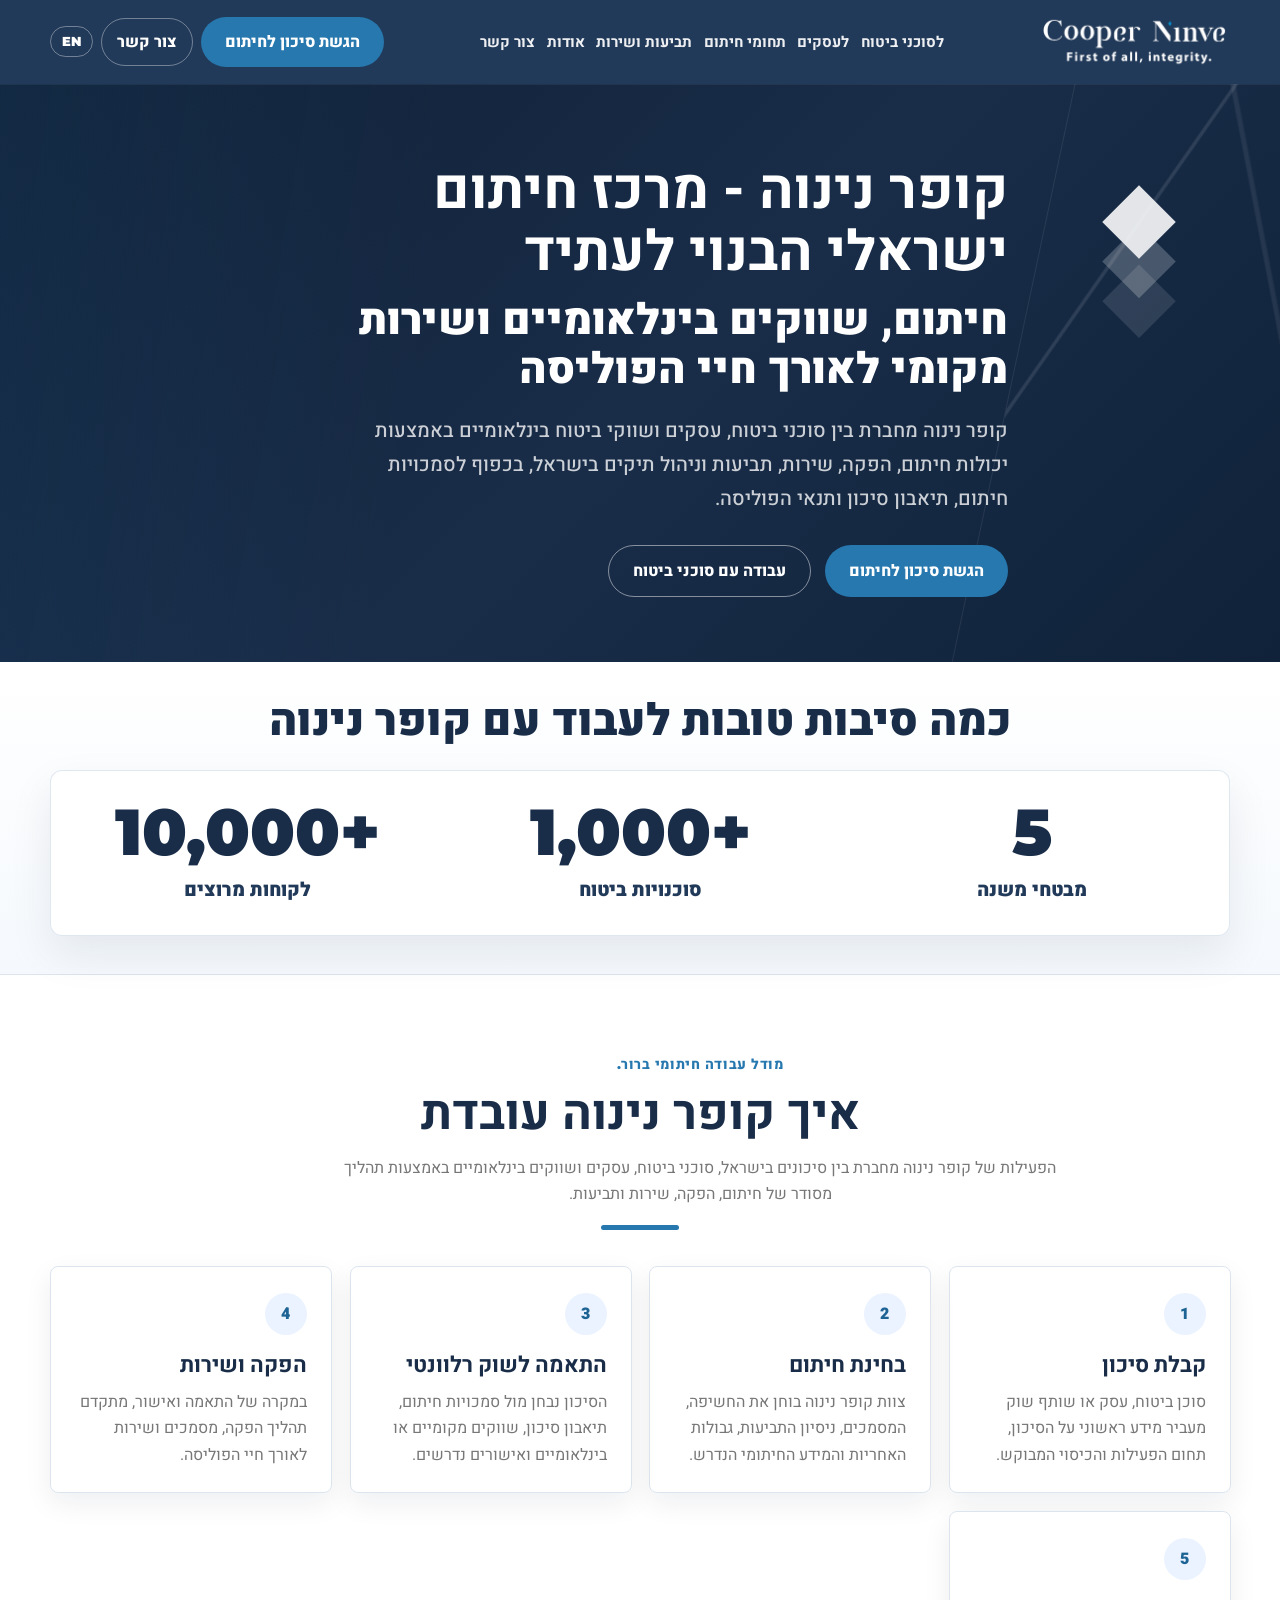
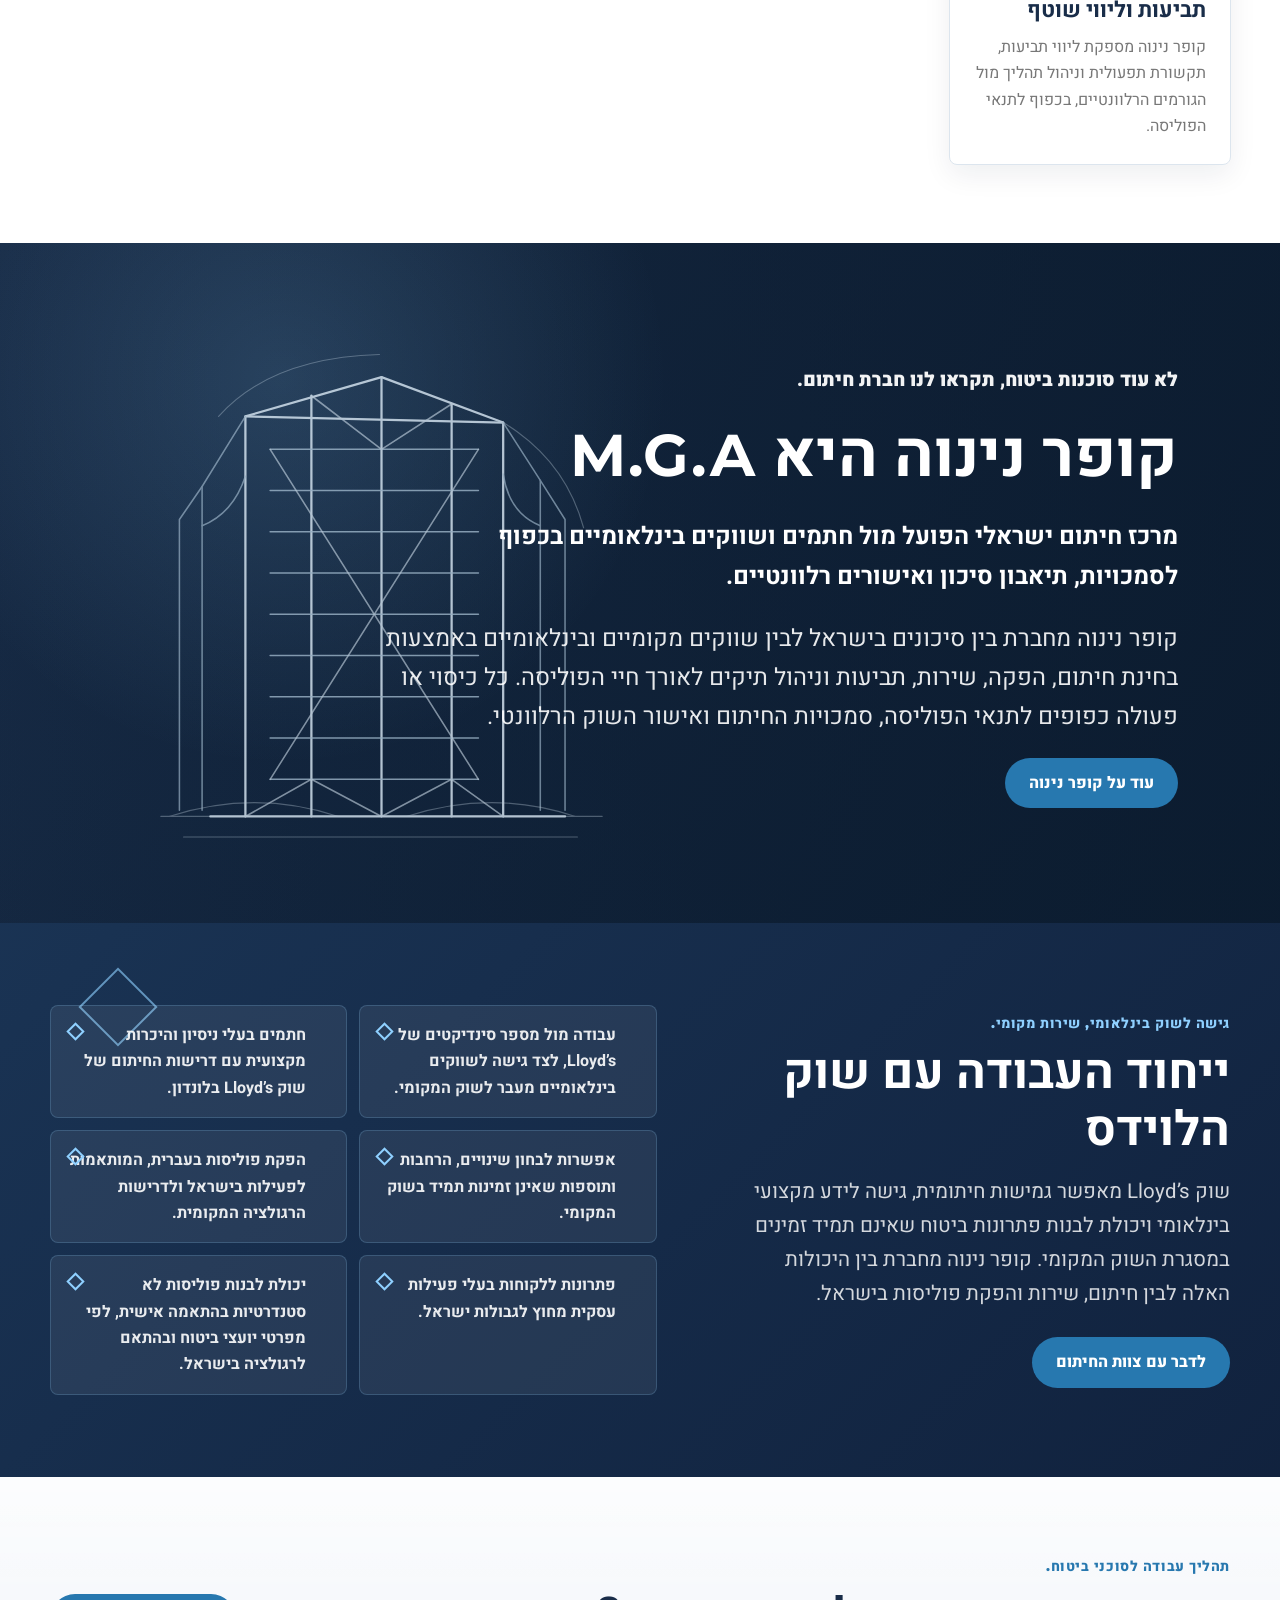
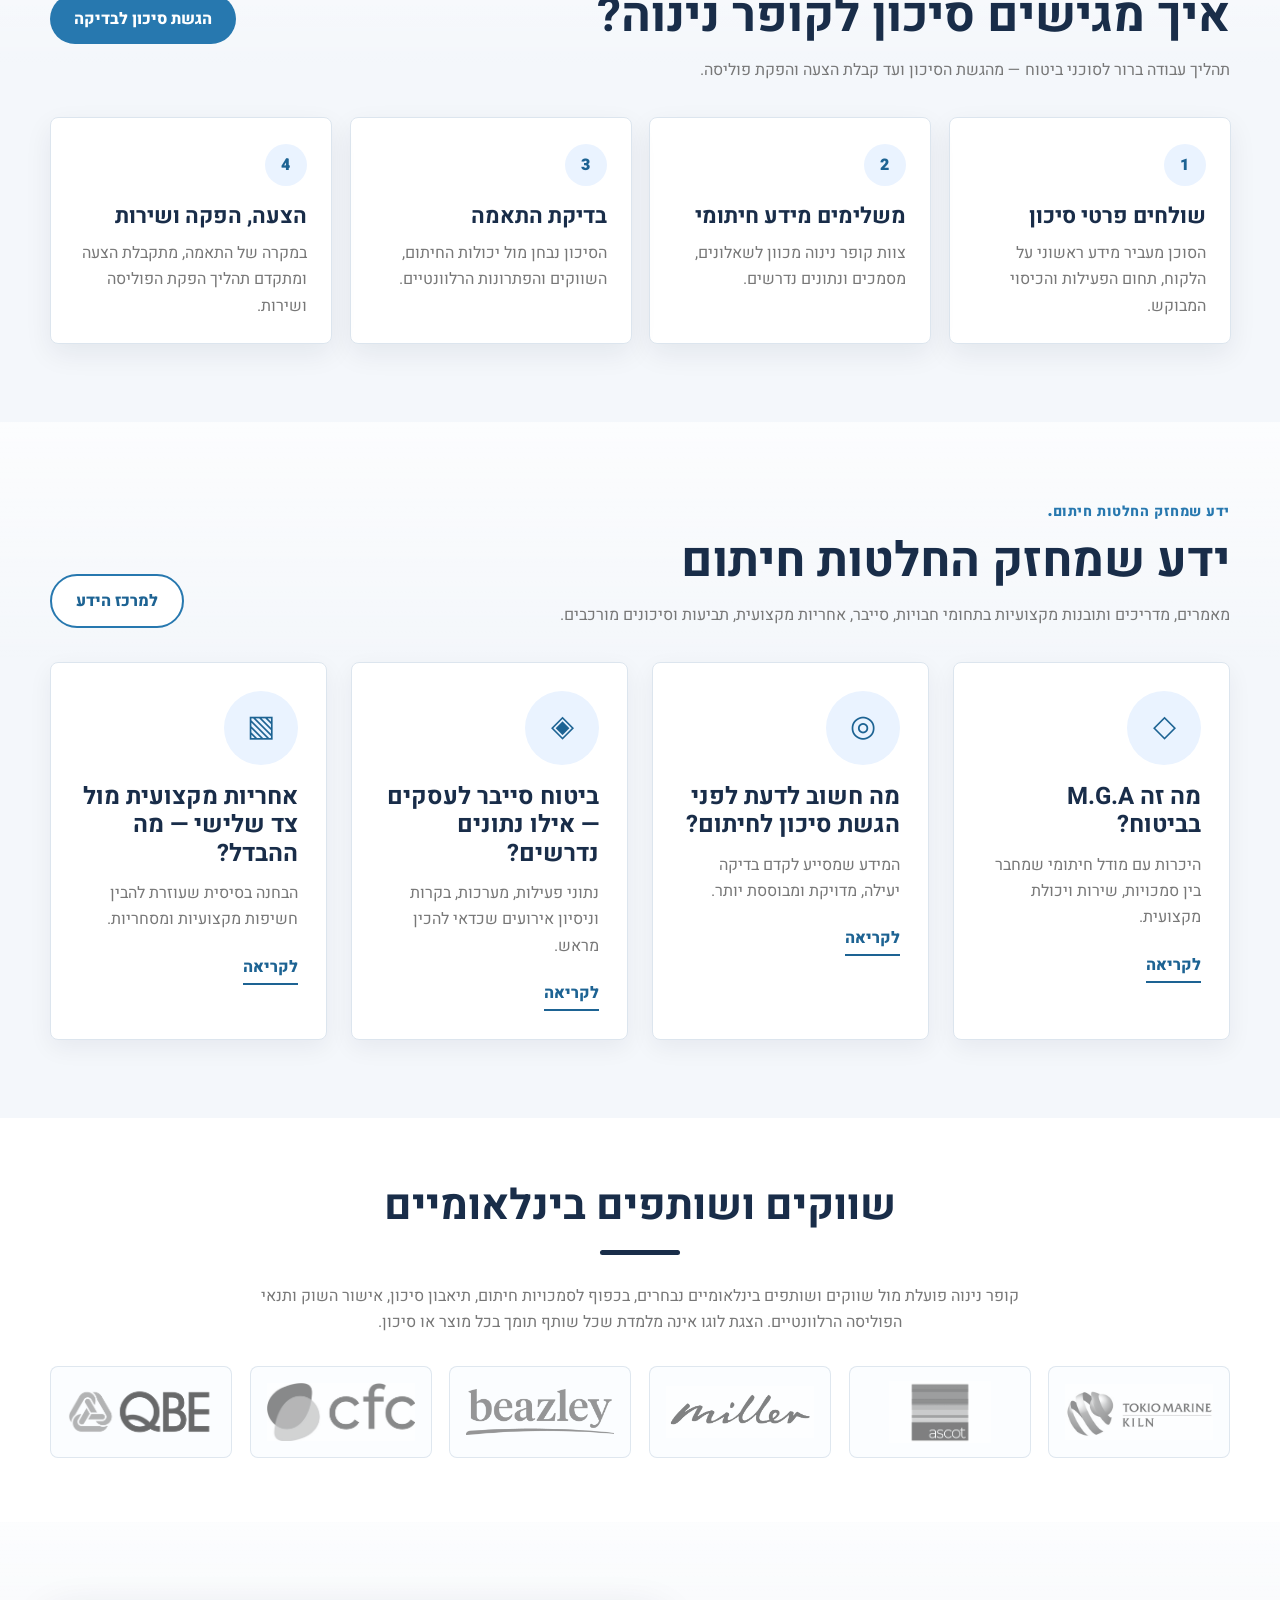
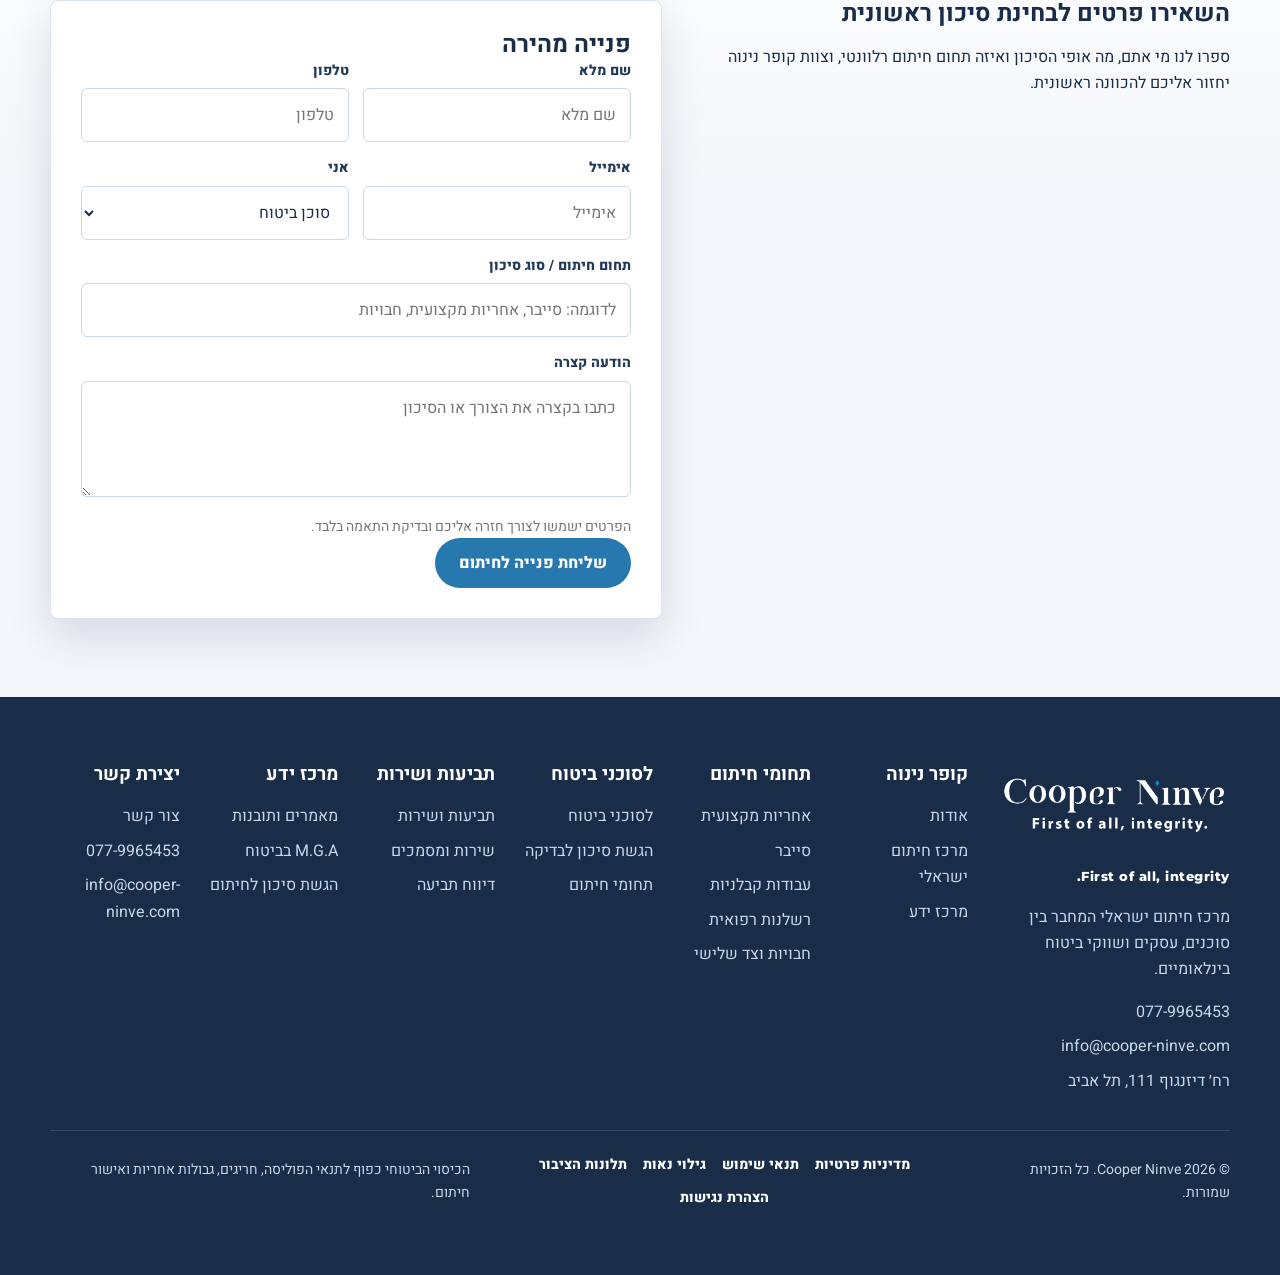
==== index.html @ 0a640fdd "Update Cooper Nineveh strategic positioning and messaging" ====
<!doctype html>
<html lang="he" dir="rtl">
  <head>
    <meta charset="UTF-8" />
    <meta name="viewport" content="width=device-width, initial-scale=1.0" />
    <meta name="description" content="קופר נינוה היא מרכז חיתום ישראלי, MGA ו-Coverholder המחבר בין סוכני ביטוח, עסקים ושווקי ביטוח בינלאומיים באמצעות חיתום, הפקה, שירות ותביעות." />
    <meta name="robots" content="index, follow" />
    <title>קופר נינוה | ישראל - מרכז חיתום הבנוי לעתיד</title>
    <link rel="preload" as="image" href="/assets/logo/cooper-ninve-logo-white.png" fetchpriority="high" />
    <link rel="preconnect" href="https://fonts.googleapis.com" />
    <link rel="preconnect" href="https://fonts.gstatic.com" crossorigin />
    <link href="https://fonts.googleapis.com/css2?family=Heebo:wght@400;500;700;800;900&family=Montserrat:wght@600;700;800;900&display=swap" rel="stylesheet" />
    <link rel="stylesheet" href="/styles.css" />
  </head>
  <body>
    <a class="skip-link" href="#main">דלג לתוכן</a>
    <header class="site-header" data-site-header>
      <div class="container header-inner">
        <a class="brand" href="/" aria-label="קופר נינוה - דף הבית">
          <img src="/assets/logo/cooper-ninve-logo-white.png" alt="Cooper Ninve" width="768" height="283" fetchpriority="high" decoding="sync" />
        </a>
        <button class="menu-toggle" type="button" aria-expanded="false" aria-controls="main-nav" data-menu-toggle>☰</button>
        <nav id="main-nav" class="main-nav" data-main-nav aria-label="ניווט ראשי">
          <a href="/insurance-agents">לסוכני ביטוח</a>
          <a href="/business-insurance">לעסקים</a>
          <a href="/insurance-solutions">תחומי חיתום</a>
          <a href="/claims">תביעות ושירות</a>
          <a href="/about-us">אודות</a>
          <a href="/contact-us">צור קשר</a>
        </nav>
        <div class="header-actions">
          <a class="header-cta" href="/contact-us" data-track="click_quote_cta">הגשת סיכון לחיתום</a>
          <a class="header-link" href="/contact-us">צור קשר</a>
        </div>
      </div>
    </header>

    <main id="main" data-app></main>

    <footer class="site-footer">
      <div class="footer-main">
        <div class="container footer-grid footer-grid-wide">
          <section class="footer-contact">
            <img src="/assets/logo/cooper-ninve-logo-white.png" alt="Cooper Ninve" width="768" height="283" loading="lazy" decoding="async" />
            <p class="footer-slogan" lang="en">First of all, integrity.</p>
            <p>מרכז חיתום ישראלי המחבר בין סוכנים, עסקים ושווקי ביטוח בינלאומיים.</p>
            <ul>
              <li><a href="tel:0779965453" data-track="click_phone">077-9965453</a></li>
              <li><a href="mailto:info@cooper-ninve.com" data-track="click_email">info@cooper-ninve.com</a></li>
              <li>רח׳ דיזנגוף 111, תל אביב</li>
            </ul>
          </section>
          <section>
            <h3>קופר נינוה</h3>
            <a href="/about-us">אודות</a>
            <a href="/">קודם כל יושרה</a>
            <a href="/knowledge-center">מרכז ידע</a>
          </section>
          <section>
            <h3>תחומי חיתום</h3>
            <a href="/professional-liability-insurance">אחריות מקצועית</a>
            <a href="/cyber-insurance">סייבר</a>
            <a href="/contractors-all-risks-insurance">עבודות קבלניות</a>
            <a href="/medical-malpractice-insurance">רשלנות רפואית</a>
            <a href="/liability-insurance">חבויות וצד שלישי</a>
          </section>
          <section>
            <h3>לסוכני ביטוח</h3>
            <a href="/insurance-agents">לסוכני ביטוח</a>
            <a href="/contact-us">הגשת סיכון לבדיקה</a>
            <a href="/insurance-solutions">תחומי חיתום</a>
          </section>
          <section>
            <h3>תביעות ושירות</h3>
            <a href="/claims">תביעות ושירות</a>
            <a href="/contact-us">שירות ומסמכים</a>
            <a href="/contact-us">דיווח תביעה</a>
          </section>
          <section>
            <h3>מרכז ידע</h3>
            <a href="/knowledge-center">מאמרים ותובנות</a>
            <a href="/knowledge-center">M.G.A בביטוח</a>
            <a href="/knowledge-center">הגשת סיכון לחיתום</a>
          </section>
          <section>
            <h3>יצירת קשר</h3>
            <a href="/contact-us">צור קשר</a>
            <a href="tel:0779965453" data-track="click_phone">077-9965453</a>
            <a href="mailto:info@cooper-ninve.com" data-track="click_email">info@cooper-ninve.com</a>
          </section>
        </div>
        <div class="container footer-bottom">
          <p>© 2026 Cooper Ninve. כל הזכויות שמורות.</p>
          <nav class="footer-legal" aria-label="קישורים משפטיים">
            <a href="/privacy-policy">מדיניות פרטיות</a>
            <a href="/terms-of-use">תנאי שימוש</a>
            <a href="/disclosure">גילוי נאות</a>
            <a href="/public-complaints">תלונות הציבור</a>
            <a href="/accessibility-statement">הצהרת נגישות</a>
          </nav>
          <p>הכיסוי הביטוחי כפוף לתנאי הפוליסה, חריגים, גבולות אחריות ואישור חיתום.</p>
        </div>
      </div>
    </footer>

    <div class="mobile-sticky">
      <a href="/contact-us" data-track="click_quote_cta">הגשת סיכון</a>
      <a href="tel:0779965453" data-track="click_phone">שיחה</a>
    </div>

    <script src="/app.js" defer></script>
  </body>
</html>
---- styles.css ----
:root {
  --navy: #192D49;
  --navy-2: #223a59;
  --blue: #2778AF;
  --blue-2: #1d6393;
  --ink: #192D49;
  --muted: #777777;
  --line: #dce5ee;
  --soft: #f4f7fb;
  --white: #fff;
  --radius: 8px;
  --shadow: 0 18px 45px rgba(25, 45, 73, 0.14);
  --shadow-hover: 0 18px 42px rgba(25, 45, 73, 0.14);
  --focus: #8fd0ff;
  --ease: 200ms ease;
  --ease-premium: cubic-bezier(.22, 1, .36, 1);
}

* { box-sizing: border-box; }
html { scroll-behavior: smooth; }
body {
  margin: 0;
  color: var(--ink);
  background: var(--white);
  font-family: "Heebo", Arial, "Helvetica Neue", sans-serif;
  line-height: 1.65;
  overflow-x: hidden;
}
main, .site-header, .site-footer, .hero, .section { max-width: 100vw; overflow-x: hidden; }
a { color: inherit; text-decoration: none; }
a, button, summary, .card-link, .mobile-sticky a { cursor: pointer; }
img { max-width: 100%; display: block; }
button, input, select, textarea { font: inherit; }
button, a, summary, input, select, textarea {
  transition: color var(--ease), background-color var(--ease), border-color var(--ease), box-shadow var(--ease), transform var(--ease), opacity var(--ease), filter var(--ease);
}
a:focus-visible,
button:focus-visible,
summary:focus-visible,
input:focus-visible,
select:focus-visible,
textarea:focus-visible {
  outline: 3px solid var(--focus);
  outline-offset: 3px;
  box-shadow: 0 0 0 5px rgba(47, 135, 193, .22);
}
button:disabled {
  cursor: not-allowed;
  opacity: .72;
  transform: none;
}
.reveal-item {
  opacity: 0;
  transform: translateY(var(--reveal-distance, 22px));
  transition-property: opacity, transform, border-color, box-shadow, background-color, color, filter;
  transition-duration: var(--reveal-duration, 680ms), var(--reveal-duration, 680ms), 220ms, 220ms, 220ms, 220ms, 220ms;
  transition-timing-function: var(--ease-premium), var(--ease-premium), ease, ease, ease, ease, ease;
  transition-delay: var(--reveal-delay, 0ms);
  will-change: opacity, transform;
}
.reveal-item.is-visible {
  opacity: 1;
  transform: translateY(0);
}
.hero .reveal-item {
  --reveal-distance: 24px;
  --reveal-duration: 760ms;
}
.hero-card.reveal-item {
  --reveal-distance: 20px;
  --reveal-duration: 780ms;
}
.hero-card li.reveal-item {
  transform: translateX(-10px);
  --reveal-duration: 560ms;
}
.hero-card li.reveal-item.is-visible {
  transform: translateX(0);
}
@media (prefers-reduced-motion: reduce) {
  html {
    scroll-behavior: auto;
  }
  *,
  *::before,
  *::after {
    animation-duration: .01ms !important;
    animation-iteration-count: 1 !important;
    transition-duration: .01ms !important;
    transition-delay: 0ms !important;
  }
  .reveal-item,
  .reveal-item.is-visible {
    opacity: 1;
    transform: none;
  }
  .mga-sketch,
  .mga-block.is-sketch-visible .mga-sketch {
    opacity: .72;
    transform: none;
  }
  .mga-sketch.is-sketch-enhanced,
  .mga-sketch.is-sketch-reveal,
  .mga-block.is-sketch-visible .mga-sketch.is-sketch-reveal {
    clip-path: none;
    filter: none;
  }
  .mga-sketch-line {
    stroke-dashoffset: 0;
    transition: none;
  }
}
.container { width: min(1180px, calc(100% - 40px)); margin-inline: auto; }
.skip-link {
  position: absolute;
  inset-block-start: -48px;
  inset-inline-start: 20px;
  background: var(--blue);
  color: white;
  padding: 10px 14px;
  z-index: 20;
}
.skip-link:focus { inset-block-start: 10px; }

.site-header {
  position: sticky;
  top: 0;
  z-index: 10;
  background: var(--navy-2);
  color: white;
  box-shadow: 0 1px 0 rgba(255,255,255,.06);
}
.header-inner {
  min-height: 84px;
  display: grid;
  grid-template-columns: 190px minmax(0, 1fr) auto;
  gap: 14px;
  align-items: center;
}
.brand img { width: 190px; height: auto; aspect-ratio: 768 / 283; }
.brand:hover { opacity: .86; }
.main-nav {
  display: flex;
  gap: clamp(8px, .9vw, 15px);
  align-items: center;
  justify-content: center;
  font-weight: 700;
  min-width: 0;
}
.main-nav a {
  position: relative;
  opacity: .92;
  border-radius: 6px;
  padding-block: 6px;
  font-size: 15px;
  line-height: 1.2;
  white-space: nowrap;
}
.main-nav a::after {
  content: "";
  position: absolute;
  inset-inline: 0;
  inset-block-end: 0;
  height: 2px;
  background: currentColor;
  border-radius: 999px;
  opacity: 0;
  transform: scaleX(.4);
  transition: opacity var(--ease), transform var(--ease);
}
.main-nav a:hover,
.main-nav a.active {
  color: var(--focus);
  opacity: 1;
}
.main-nav a:hover::after,
.main-nav a.active::after {
  opacity: .9;
  transform: scaleX(1);
}
.header-actions {
  display: flex;
  align-items: center;
  gap: 8px;
  white-space: nowrap;
}
.header-cta, .btn {
  border: 0;
  border-radius: 999px;
  padding: 12px 24px;
  min-height: 48px;
  display: inline-flex;
  align-items: center;
  justify-content: center;
  gap: 8px;
  font-weight: 800;
  cursor: pointer;
}
.header-cta, .btn-primary { background: var(--blue); color: white; }
.header-cta:hover, .btn-primary:hover { background: var(--blue-2); transform: translateY(-1px); box-shadow: 0 10px 22px rgba(7,25,54,.16); }
.header-link {
  color: white;
  border: 1px solid rgba(255,255,255,.36);
  border-radius: 999px;
  padding: 10px 15px;
  font-weight: 800;
}
.header-link:hover {
  background: white;
  color: var(--navy);
  transform: translateY(-1px);
}
.btn-secondary { color: white; border: 1px solid rgba(255,255,255,.48); background: transparent; }
.btn-secondary:hover { background: white; border-color: white; color: var(--navy); transform: translateY(-1px); }
.btn-outline { color: var(--blue-2); border: 2px solid var(--blue); background: white; }
.btn-outline:hover { background: var(--blue-2); border-color: var(--blue-2); color: white; transform: translateY(-1px); }
.menu-toggle { display: none; background: transparent; color: white; border: 0; font-size: 28px; }
.menu-toggle:hover { color: #8fd0ff; }

.hero {
  background:
    linear-gradient(100deg, rgba(39,120,175,.12) 0%, transparent 34%),
    linear-gradient(135deg, #101f35 0%, var(--navy) 52%, #0f2239 100%);
  color: white;
  position: relative;
  overflow: hidden;
}
.hero::before {
  content: "";
  position: absolute;
  inset-inline-start: -170px;
  inset-block: 0;
  width: 34vw;
  min-width: 330px;
  border-inline-start: 1px solid rgba(255,255,255,.14);
  border-inline-end: 1px solid rgba(255,255,255,.08);
  background:
    linear-gradient(116deg, transparent 0 22%, rgba(255,255,255,.1) 22.2% 22.6%, transparent 22.8% 100%),
    linear-gradient(68deg, transparent 0 58%, rgba(255,255,255,.07) 58.2% 58.7%, transparent 59% 100%);
  transform: skewX(-12deg);
}
.hero::after {
  content: "";
  position: absolute;
  inset-inline-start: 9%;
  inset-block-start: 112px;
  width: 52px;
  height: 52px;
  background: rgba(255,255,255,.88);
  transform: rotate(45deg);
  box-shadow: 28px 28px 0 rgba(255,255,255,.22), 56px 56px 0 rgba(255,255,255,.11);
}
.hero-inner {
  width: min(1240px, calc(100% - 40px));
  margin: 0 auto;
  min-height: 680px;
  padding: 88px 0 78px;
  position: relative;
  z-index: 1;
  display: grid;
  grid-template-columns: minmax(360px, 430px) minmax(680px, 1fr);
  grid-template-areas: "why copy";
  gap: clamp(56px, 8vw, 110px);
  align-items: center;
}
.hero-inner > * { min-width: 0; }
.hero-copy {
  grid-area: copy;
  direction: rtl;
  width: 100%;
  max-width: 780px;
  justify-self: end;
  text-align: right;
}
.hero-home .hero-inner {
  width: min(1240px, calc(100% - 40px));
  grid-template-columns: 410px minmax(650px, 760px);
  grid-template-areas: "why copy";
  gap: clamp(56px, 7vw, 96px);
  direction: ltr;
  justify-content: center;
}
.hero-home .hero-copy {
  grid-area: copy;
  justify-self: end;
  max-width: 760px;
}
.hero-home .hero-why-card {
  grid-area: why;
  justify-self: start;
  width: 410px;
}
body.lang-he .hero-home .hero-inner {
  width: min(1040px, calc(100% - 40px));
  min-height: 560px;
  grid-template-columns: minmax(0, 780px);
  grid-template-areas: "copy";
  direction: rtl;
  justify-content: center;
  gap: 0;
  padding: 76px 0 66px;
}
body.lang-he .hero-home .hero-copy {
  justify-self: center;
  max-width: 780px;
  padding-inline: clamp(0px, 2vw, 22px);
}
body.lang-he .hero-home h1 {
  max-width: 720px;
  font-size: clamp(48px, 4.35vw, 66px);
  line-height: 1.12;
}
body.lang-he .hero-home p.lead {
  max-width: 640px;
  margin-top: 20px;
  color: rgba(255,255,255,.78);
  font-size: clamp(18px, 1.55vw, 22px);
  line-height: 1.72;
  font-weight: 500;
}
body.lang-he .hero-home .hero-actions {
  justify-content: flex-start;
  margin-top: 28px;
}
.eyebrow {
  color: #8fd0ff;
  font-weight: 800;
  margin: 0 0 12px;
}
h1, h2, h3 { line-height: 1.18; margin: 0; }
h1 { font-size: clamp(54px, 4.6vw, 70px); line-height: 1.15; max-width: 780px; letter-spacing: 0; }
.hero-title-line { white-space: nowrap; }
.hero-home h1 {
  font-size: clamp(50px, 4.8vw, 72px);
  line-height: 1.15;
  max-width: 760px;
}
.hero-positioning {
  font-size: clamp(32px, 3.35vw, 50px);
  line-height: 1.14;
  max-width: 760px;
  margin: 12px 0 0;
  color: white;
  font-weight: 900;
}
.hero p.lead {
  font-size: clamp(22px, 1.75vw, 26px);
  max-width: 680px;
  color: rgba(255,255,255,.92);
  margin: 30px 0 0;
}
.hero-home p.lead {
  font-size: 24px;
  line-height: 1.7;
  max-width: 680px;
}
.hero-actions { display: flex; gap: 14px; flex-wrap: wrap; margin-top: 34px; }
.hero-home .hero-actions { justify-content: flex-start; }
.hero-card {
  grid-area: why;
  direction: rtl;
  text-align: right;
  background: rgba(255,255,255,.97);
  color: var(--ink);
  border-radius: 12px;
  padding: 28px;
  box-shadow: 0 22px 48px rgba(4, 14, 31, .24);
  border: 1px solid rgba(255,255,255,.66);
  justify-self: start;
  align-self: center;
  width: min(100%, 410px);
  max-width: 410px;
}
.hero-card h2 { font-size: 25px; margin-bottom: 18px; }
.hero-card ul { direction: rtl; text-align: right; margin: 0; padding: 0; list-style: none; display: grid; gap: 12px; }
.hero-card li { direction: rtl; text-align: right; padding-inline-start: 0; padding-inline-end: 28px; position: relative; color: #4f5f70; font-weight: 700; }
.hero-card li::before {
  content: "";
  position: absolute;
  inset-inline-end: 0;
  top: .72em;
  width: 10px;
  height: 10px;
  border-radius: 50%;
  background: var(--blue);
}

@media (max-width: 1260px) and (min-width: 901px) {
  .hero-inner {
    grid-template-columns: minmax(340px, 390px) minmax(640px, 1fr);
    gap: clamp(42px, 4vw, 58px);
  }
  .hero-copy {
    max-width: 740px;
  }
  h1 {
    font-size: clamp(52px, 5vw, 70px);
  }
}

.section { padding: 78px 0; position: relative; }
.section > .container { position: relative; z-index: 1; }
.home-counters {
  position: relative;
  z-index: 2;
  margin-top: -1px;
  padding: 34px 0 38px;
  background:
    linear-gradient(180deg, #ffffff 0%, #f5f9fd 100%);
  border-bottom: 1px solid var(--line);
}
.home-counters-heading {
  margin-bottom: 22px;
  text-align: center;
}
.home-counters-heading h2 {
  color: var(--navy);
  font-size: clamp(28px, 3.6vw, 44px);
  font-weight: 900;
}
.home-counters-inner {
  display: grid;
  grid-template-columns: repeat(3, minmax(0, 1fr));
  gap: 0;
  border: 1px solid rgba(220,229,238,.9);
  border-radius: 12px;
  background: rgba(255,255,255,.92);
  box-shadow: 0 18px 44px rgba(7,25,54,.08);
  overflow: hidden;
}
.home-counter-card {
  min-width: 0;
  padding: 30px 28px 28px;
  text-align: center;
}
.home-counter-card strong {
  display: block;
  color: var(--navy);
  font-family: "Montserrat", "Heebo", Arial, sans-serif;
  font-size: clamp(44px, 5.1vw, 70px);
  font-weight: 900;
  line-height: .95;
  letter-spacing: 0;
  direction: ltr;
  unicode-bidi: isolate;
}
.home-counter-card span {
  display: block;
  margin-top: 12px;
  color: var(--navy-2);
  font-size: clamp(16px, 1.5vw, 20px);
  font-weight: 900;
}
.home-counter-card.reveal-item {
  --reveal-distance: 16px;
  --reveal-duration: 760ms;
}
.section-soft {
  background:
    linear-gradient(180deg, rgba(255,255,255,.74), rgba(255,255,255,0) 34%),
    var(--soft);
}
.section-navy {
  background:
    radial-gradient(circle at 18% 18%, rgba(143,208,255,.12), transparent 34%),
    linear-gradient(135deg, #14263f 0%, var(--navy) 58%, #102137 100%);
  color: white;
}
.mga-block {
  position: relative;
  overflow: hidden;
  direction: ltr;
  background-color: #192D49;
  background:
    radial-gradient(circle at 22% 20%, rgba(143,208,255,.16), transparent 34%),
    linear-gradient(90deg, rgba(10, 25, 43, .1), rgba(10, 25, 43, .48) 58%, rgba(10, 25, 43, .68)),
    linear-gradient(135deg, #192D49, #0f2239);
  color: white;
}
.mga-sketch {
  position: absolute;
  inset-block: 7%;
  inset-inline-start: 0;
  width: min(58vw, 780px);
  opacity: .82;
  pointer-events: none;
  transform: translateX(0) translateY(0);
  transition: opacity 700ms var(--ease-premium), transform 900ms var(--ease-premium), clip-path 2100ms var(--ease-premium), filter 1600ms var(--ease-premium);
}

body.lang-he .hero-home::after {
  animation: heroGlowDrift 12s var(--ease-premium) infinite alternate;
}
body.lang-he .hero-home .hero-title.reveal-item {
  --reveal-distance: 18px;
  --reveal-duration: 840ms;
}
body.lang-he .hero-home .hero-positioning.reveal-item,
body.lang-he .hero-home .lead.reveal-item {
  --reveal-distance: 14px;
  --reveal-duration: 780ms;
}
@keyframes heroGlowDrift {
  from {
    opacity: .16;
    transform: translate3d(0, 0, 0) rotate(45deg);
  }
  to {
    opacity: .28;
    transform: translate3d(-14px, 10px, 0) rotate(45deg);
  }
}
.mga-sketch svg,
.mga-sketch img {
  width: 100%;
  height: 100%;
  min-height: 560px;
  display: block;
  overflow: visible;
}
.mga-sketch img {
  object-fit: contain;
}
.mga-sketch.is-sketch-enhanced {
  opacity: 0;
  transform: translateX(-3%) translateY(14px);
}
.mga-sketch.is-sketch-reveal {
  clip-path: polygon(0 0, 9% 0, 0 100%, 0 100%);
  filter: contrast(1.08) brightness(1.04);
}
.mga-sketch-line {
  stroke-dasharray: 1;
  stroke-dashoffset: 1;
  transition: stroke-dashoffset var(--draw-duration, 2200ms) var(--ease-premium);
  transition-delay: var(--line-delay, 0ms);
}
.mga-sketch-detail {
  transition-duration: var(--draw-duration, 2600ms);
}
.mga-block.is-sketch-visible .mga-sketch {
  opacity: .82;
  transform: translateX(0) translateY(0);
}
.mga-block.is-sketch-visible .mga-sketch-line {
  stroke-dashoffset: 0;
}
.mga-block.is-sketch-visible .mga-sketch.is-sketch-reveal {
  clip-path: polygon(0 0, 100% 0, 100% 100%, 0 100%);
  filter: contrast(1) brightness(1);
}
.mga-inner {
  position: relative;
  z-index: 2;
  min-height: 680px;
  padding: 112px 8vw 104px 5vw;
  display: flex;
  align-items: center;
  justify-content: flex-end;
  text-align: right;
}
.mga-copy {
  width: min(850px, 100%);
  display: grid;
  justify-items: start;
  gap: 22px;
  direction: rtl;
  text-align: right;
}
.mga-kicker {
  margin: 0;
  color: rgba(255,255,255,.95);
  font-weight: 900;
  font-size: clamp(16px, 1.5vw, 22px);
  max-width: 760px;
  overflow-wrap: anywhere;
}
.mga-block h2 {
  font-size: clamp(42px, 5vw, 68px);
  max-width: 850px;
  overflow-wrap: anywhere;
}
.mga-block h2 span {
  direction: ltr;
  display: inline-block;
  font-family: "Montserrat", "Heebo", Arial, sans-serif;
  font-size: .92em;
  letter-spacing: .03em;
}
.mga-block p:not(.mga-kicker) {
  max-width: 820px;
  margin: 0;
  color: rgba(255,255,255,.9);
  font-size: clamp(19px, 1.85vw, 27px);
}
.mga-block strong {
  max-width: 780px;
  color: white;
  font-size: clamp(19px, 1.9vw, 28px);
  overflow-wrap: anywhere;
}
.lloyds-advantages {
  position: relative;
  overflow: hidden;
  direction: ltr;
  background:
    linear-gradient(135deg, rgba(21, 47, 80, .98), rgba(7, 25, 54, .96)),
    repeating-linear-gradient(116deg, rgba(255,255,255,.04) 0 1px, transparent 1px 56px);
  color: white;
}
.lloyds-advantages::before {
  content: "";
  position: absolute;
  inset-inline-start: 7%;
  inset-block-start: 56px;
  width: 52px;
  height: 52px;
  border: 2px solid rgba(143,208,255,.62);
  transform: rotate(45deg);
}
.lloyds-inner {
  position: relative;
  z-index: 1;
  padding: 82px 0;
  display: grid;
  grid-template-columns: minmax(0, 1.1fr) minmax(340px, .9fr);
  grid-template-areas: "list copy";
  gap: clamp(42px, 6vw, 78px);
  align-items: center;
  direction: ltr;
}
.lloyds-copy {
  grid-area: copy;
  direction: rtl;
  text-align: right;
  justify-self: end;
  max-width: 520px;
  min-width: 0;
}
.lloyds-copy .section-slogan {
  color: var(--focus);
}
.lloyds-copy h2 {
  font-size: clamp(32px, 4vw, 48px);
  overflow-wrap: anywhere;
}
.lloyds-copy p:not(.section-slogan) {
  color: rgba(255,255,255,.82);
  font-size: clamp(18px, 1.6vw, 22px);
  margin: 18px 0 26px;
  overflow-wrap: anywhere;
}
.lloyds-list {
  grid-area: list;
  direction: rtl;
  text-align: right;
  list-style: none;
  display: grid;
  grid-template-columns: repeat(2, minmax(0, 1fr));
  gap: 12px;
  margin: 0;
  padding: 0;
  min-width: 0;
}
.lloyds-list li {
  position: relative;
  min-height: 100%;
  min-width: 0;
  border: 1px solid rgba(143,208,255,.2);
  border-radius: var(--radius);
  background: rgba(255,255,255,.07);
  padding: 16px 40px 16px 18px;
  color: rgba(255,255,255,.9);
  font-weight: 700;
  overflow-wrap: anywhere;
}
.lloyds-list li::before {
  content: "";
  position: absolute;
  inset-inline-end: 18px;
  top: 1.18em;
  width: 9px;
  height: 9px;
  border: 2px solid var(--focus);
  transform: rotate(45deg);
}
.section-header {
  display: flex;
  align-items: end;
  justify-content: space-between;
  gap: 28px;
  margin-bottom: 34px;
}
.section-actions {
  display: flex;
  flex-wrap: wrap;
  gap: 12px;
  justify-content: flex-start;
}
.section-header h2, .center-title h2 { font-size: clamp(30px, 4vw, 48px); }
.section-header p, .center-title p { color: var(--muted); max-width: 740px; margin: 12px 0 0; }
.section-navy .section-header p, .section-navy .center-title p { color: rgba(255,255,255,.76); }
.underwriting-examples {
  background: linear-gradient(180deg, #f8fbff 0%, #fff 100%);
  border-block: 1px solid var(--line);
}
.underwriting-bridge {
  display: grid;
  grid-template-columns: minmax(0, .98fr) minmax(360px, .72fr);
  grid-template-areas: "examples copy";
  gap: clamp(34px, 5vw, 68px);
  align-items: end;
  direction: ltr;
}
.underwriting-copy {
  grid-area: copy;
  direction: rtl;
  text-align: right;
  max-width: 760px;
  justify-self: end;
}
.underwriting-copy h2 {
  color: var(--navy);
  font-size: clamp(34px, 4vw, 48px);
}
.underwriting-copy p:not(.section-slogan) {
  color: var(--muted);
  max-width: 720px;
  margin: 14px 0 0;
  font-size: clamp(18px, 2vw, 21px);
  line-height: 1.8;
}
.underwriting-copy .section-actions {
  margin-top: 26px;
}
.underwriting-copy .btn-secondary {
  color: var(--blue-2);
  border-color: rgba(39,120,175,.38);
  background: white;
}
.underwriting-copy .btn-secondary:hover {
  background: var(--navy);
  border-color: var(--navy);
  color: white;
}
.example-chips {
  grid-area: examples;
  direction: rtl;
  text-align: right;
  padding-block: 6px;
}
.example-chips h3 {
  color: var(--navy);
  font-size: 22px;
  margin-bottom: 16px;
}
.example-chip-list {
  display: flex;
  flex-wrap: wrap;
  gap: 10px;
  justify-content: flex-start;
}
.example-chip {
  display: inline-flex;
  align-items: center;
  min-height: 44px;
  padding: 10px 15px 10px 17px;
  border: 1px solid rgba(39,120,175,.2);
  border-radius: 6px;
  background: rgba(255,255,255,.78);
  color: var(--navy);
  box-shadow: 0 12px 28px rgba(25,45,73,.06);
  font-weight: 800;
  line-height: 1.35;
}
.example-chip::before {
  content: "";
  width: 7px;
  height: 7px;
  margin-inline-start: 10px;
  border: 1.5px solid var(--focus);
  transform: rotate(45deg);
  flex: 0 0 auto;
}
.example-chip {
  overflow-wrap: anywhere;
}
.center-title { text-align: center; max-width: 860px; margin: 0 auto 36px; }
.section-slogan {
  margin: 0;
  margin-bottom: 10px;
  color: var(--blue);
  font-family: "Montserrat", "Heebo", Arial, sans-serif;
  font-size: 14px;
  font-weight: 800;
  letter-spacing: .04em;
}
.section-header .section-slogan,
.center-title .section-slogan {
  color: var(--blue);
  margin: 0 0 10px;
}
.section-navy .section-slogan {
  color: var(--focus);
}
.center-title::after {
  content: "";
  display: block;
  width: 78px;
  height: 5px;
  border-radius: 999px;
  background: var(--blue);
  margin: 18px auto 0;
}

.grid { display: grid; gap: 24px; }
.grid-2 { grid-template-columns: repeat(2, minmax(0, 1fr)); }
.grid-3 { grid-template-columns: repeat(3, minmax(0, 1fr)); }
.grid-4 { grid-template-columns: repeat(4, minmax(0, 1fr)); }
.grid-5 { grid-template-columns: repeat(5, minmax(0, 1fr)); }
.card {
  background: white;
  border: 1px solid var(--line);
  border-radius: var(--radius);
  padding: 28px;
  min-height: 100%;
  min-width: 0;
  box-shadow: 0 8px 24px rgba(7,25,54,.06);
  position: relative;
  isolation: isolate;
  overflow: hidden;
  transition: border-color 220ms ease, box-shadow 240ms ease, transform 240ms var(--ease-premium), background-color 220ms ease;
}
.card::after {
  content: "";
  position: absolute;
  inset: 0;
  pointer-events: none;
  border-radius: inherit;
  background: linear-gradient(135deg, rgba(143,208,255,.13), transparent 42%);
  opacity: 0;
  transition: opacity var(--ease);
  z-index: -1;
}
.card:hover {
  border-color: rgba(47, 135, 193, .36);
  box-shadow: 0 18px 42px rgba(7,25,54,.13);
  transform: translateY(-5px);
}
.card:hover::after {
  opacity: 1;
}
.section-navy .card { color: var(--ink); }
.card h3 { font-size: 24px; margin-bottom: 12px; }
.card p { color: var(--muted); margin: 0 0 18px; }
.card h3, .card p { overflow-wrap: anywhere; }
.card a, .card-cta { color: var(--blue-2); font-weight: 800; }
.card-link { display: block; }
.card-link:hover {
  border-color: rgba(47, 135, 193, .35);
  box-shadow: 0 18px 42px rgba(7,25,54,.13);
  transform: translateY(-5px);
}
.card-link:hover .card-cta { color: var(--navy); }
.card-link:focus-visible { transform: translateY(-2px); }
.card-cta {
  display: inline-flex;
  align-items: center;
  min-height: 34px;
  border-bottom: 2px solid currentColor;
}
.team-section {
  background: var(--navy);
  color: white;
  position: relative;
}
.team-section::before {
  content: "";
  position: absolute;
  inset-inline-end: 8%;
  inset-block-start: 58px;
  width: 70px;
  height: 70px;
  background: rgba(255,255,255,.14);
  transform: rotate(45deg);
  box-shadow: 30px 30px 0 rgba(255,255,255,.08);
}
.team-section .center-title {
  position: relative;
  z-index: 1;
}
.team-section .center-title p:not(.section-slogan) {
  color: rgba(255,255,255,.78);
}
.team-grid {
  position: relative;
  z-index: 1;
  display: grid;
  grid-template-columns: repeat(4, minmax(0, 1fr));
  gap: 24px;
}
.team-card {
  min-width: 0;
  background: white;
  color: var(--ink);
  border: 1px solid rgba(220,229,238,.85);
  border-radius: 12px;
  overflow: hidden;
  box-shadow: 0 16px 34px rgba(5, 18, 38, .2);
  transition: border-color var(--ease), box-shadow var(--ease), transform var(--ease);
}
.team-card:hover {
  border-color: rgba(39,120,175,.28);
  box-shadow: 0 20px 42px rgba(5, 18, 38, .28);
  transform: translateY(-2px);
}
.team-photo {
  height: 214px;
  background: #eef4fa;
  display: grid;
  place-items: center;
  overflow: hidden;
}
.team-photo img {
  width: 100%;
  height: 100%;
  object-fit: cover;
  object-position: center top;
}
.team-fallback {
  width: 100%;
  height: 100%;
  display: grid;
  place-items: center;
  background:
    linear-gradient(135deg, rgba(25,45,73,.96), rgba(34,58,89,.9)),
    repeating-linear-gradient(105deg, rgba(255,255,255,.08) 0 2px, transparent 2px 42px);
  color: rgba(255,255,255,.9);
  font-size: 36px;
  font-weight: 900;
}
.team-copy {
  padding: 24px;
}
.team-copy h3 {
  font-size: clamp(22px, 1.7vw, 26px);
  margin-bottom: 7px;
  font-weight: 900;
}
.team-role {
  color: var(--blue-2);
  font-weight: 900;
  font-size: 15px;
  margin: 0 0 12px;
}
.team-copy p:not(.team-role) {
  color: var(--muted);
  font-size: 15px;
  line-height: 1.65;
  margin: 0;
}
.icon-circle {
  width: 74px;
  height: 74px;
  border-radius: 50%;
  display: grid;
  place-items: center;
  background: #eaf3ff;
  color: var(--blue-2);
  font-size: 30px;
  margin-bottom: 18px;
  transition: background-color 220ms ease, color 220ms ease, box-shadow 240ms ease, transform 240ms var(--ease-premium);
}
.card:hover .icon-circle,
.card-link:focus-visible .icon-circle {
  background: #dceeff;
  color: var(--navy);
  box-shadow: 0 12px 26px rgba(39,120,175,.16);
  transform: translateY(-3px) scale(1.025);
}

.trust-strip {
  background: white;
  box-shadow: var(--shadow);
  transform: translateY(-42px);
  position: relative;
  z-index: 2;
  border-radius: var(--radius);
  padding: 24px;
  display: grid;
  grid-template-columns: repeat(5, minmax(0, 1fr));
  gap: 16px;
}
.trust-strip span {
  border-inline-start: 1px solid var(--line);
  padding: 12px 16px;
  font-weight: 800;
  color: var(--navy-2);
  transition: color var(--ease), background-color var(--ease);
}
.trust-strip span:hover { color: var(--blue-2); background: rgba(47,135,193,.04); }

.split-band {
  display: grid;
  grid-template-columns: .92fr 1.08fr;
  gap: 46px;
  align-items: start;
}
.feature-list { display: grid; gap: 14px; margin: 0; padding: 0; list-style: none; }
.feature-list li {
  background: white;
  border: 1px solid var(--line);
  border-radius: var(--radius);
  padding: 18px 20px;
  font-weight: 700;
  transition: border-color 220ms ease, box-shadow 240ms ease, transform 240ms var(--ease-premium), background-color 220ms ease;
}
.feature-list li:hover {
  border-color: rgba(47, 135, 193, .3);
  box-shadow: 0 14px 30px rgba(7,25,54,.1);
  transform: translateY(-3px);
}
.section-navy .feature-list li { background: rgba(255,255,255,.06); border-color: rgba(255,255,255,.14); }

.agent-workflow {
  direction: ltr;
}
.agent-workflow .container,
.agent-workflow .section-header {
  direction: rtl;
}
.agent-workflow .section-header {
  align-items: center;
}
.workflow-cards {
  counter-reset: workflow;
  display: grid;
  grid-template-columns: repeat(4, minmax(0, 1fr));
  gap: 18px;
  direction: rtl;
}
.workflow-card {
  direction: rtl;
  text-align: right;
  min-width: 0;
  min-height: 100%;
  position: relative;
  background: white;
  border: 1px solid var(--line);
  border-radius: var(--radius);
  padding: 26px 24px 24px;
  box-shadow: 0 10px 28px rgba(7,25,54,.07);
  transition: border-color 220ms ease, box-shadow 240ms ease, transform 240ms var(--ease-premium);
}
.workflow-card:hover {
  border-color: rgba(47, 135, 193, .28);
  box-shadow: 0 18px 40px rgba(7,25,54,.12);
  transform: translateY(-5px);
}
.workflow-card span {
  width: 42px;
  height: 42px;
  border-radius: 50%;
  display: grid;
  place-items: center;
  background: #eaf3ff;
  color: var(--blue-2);
  font-weight: 900;
  margin-bottom: 18px;
}
.workflow-card h3 {
  font-size: 22px;
  margin-bottom: 10px;
}
.workflow-card p {
  margin: 0;
  color: var(--muted);
}
.workflow-card h3,
.workflow-card p {
  overflow-wrap: anywhere;
}

.steps { counter-reset: step; display: grid; gap: 18px; }
.step {
  counter-increment: step;
  display: grid;
  grid-template-columns: 54px 1fr;
  gap: 16px;
  align-items: start;
}
.step::before {
  content: counter(step);
  width: 54px;
  height: 54px;
  border-radius: 50%;
  background: var(--blue);
  color: white;
  display: grid;
  place-items: center;
  font-weight: 900;
}
.step h3 { font-size: 21px; }
.step p { margin: 6px 0 0; color: var(--muted); }

.form-panel {
  background: white;
  border: 1px solid var(--line);
  border-radius: var(--radius);
  padding: 30px;
  box-shadow: var(--shadow);
}
.form-grid {
  display: grid;
  grid-template-columns: repeat(2, minmax(0, 1fr));
  gap: 14px;
}
.form-grid .full { grid-column: 1 / -1; }
input, select, textarea {
  width: 100%;
  border: 1px solid #cbd8e5;
  border-radius: 6px;
  padding: 13px 14px;
  background: white;
  color: var(--ink);
  text-align: right;
  caret-color: var(--blue-2);
}
select { cursor: pointer; }
label span {
  display: block;
  margin-bottom: 6px;
  color: var(--navy-2);
  font-size: 14px;
  font-weight: 800;
}
input:hover, select:hover, textarea:hover { border-color: #9fb5cb; background: #fbfdff; }
input:focus-visible, select:focus-visible, textarea:focus-visible {
  border-color: var(--blue);
  background: white;
}
textarea { min-height: 116px; resize: vertical; }
.form-note { color: var(--muted); font-size: 14px; margin: 10px 0 0; }

.faq { display: grid; gap: 12px; }
details {
  background: white;
  border: 1px solid var(--line);
  border-radius: var(--radius);
  padding: 18px 20px;
}
summary { cursor: pointer; font-weight: 800; border-radius: 6px; }
details:hover { box-shadow: 0 12px 28px rgba(7,25,54,.08); }
details p { margin: 12px 0 0; color: var(--muted); }

.breadcrumb {
  background: #eef4fa;
  padding: 14px 0;
  color: var(--muted);
  font-size: 14px;
}
.breadcrumb a { color: var(--blue-2); font-weight: 700; }
.breadcrumb a:hover, .knowledge-list a:hover, .card a:hover { color: var(--navy); }

.partner-band { background: white; padding: 64px 0; text-align: center; color: var(--ink); }
.partner-band h2 { font-size: clamp(30px, 4vw, 42px); }
.partner-band h2::after {
  content: "";
  display: block;
  width: 80px;
  height: 5px;
  border-radius: 999px;
  background: var(--navy);
  margin: 18px auto 28px;
}
.partner-band p { max-width: 760px; margin: 0 auto 30px; color: var(--muted); }
.partner-logos {
  display: grid;
  grid-template-columns: repeat(6, minmax(0, 1fr));
  gap: 18px;
  align-items: center;
}
.partner-logo-card {
  min-height: 62px;
  display: grid;
  place-items: center;
  border: 1px solid rgba(220,229,238,.9);
  border-radius: var(--radius);
  background: #fbfdff;
  padding: 14px 16px;
  transition: opacity 260ms ease, border-color 220ms ease, box-shadow 260ms ease, transform 260ms var(--ease-premium);
}
.partner-logo-card:hover {
  border-color: rgba(47,135,193,.26);
  box-shadow: 0 14px 30px rgba(7,25,54,.08);
  transform: translateY(-3px);
}
.partner-logos img {
  width: 100%;
  height: 62px;
  object-fit: contain;
  filter: grayscale(1);
  opacity: .58;
  aspect-ratio: var(--logo-ratio, 3 / 1);
  transition: opacity var(--ease), filter var(--ease);
}
.partner-logos img:hover {
  opacity: .82;
  filter: grayscale(.35);
}
.partner-logo-fallback {
  color: var(--navy-2);
  font-weight: 900;
  line-height: 1.25;
}

.card.reveal-item,
.workflow-card.reveal-item,
.feature-list li.reveal-item,
.step.reveal-item,
.partner-logo-card.reveal-item,
.home-counter-card.reveal-item {
  opacity: 0;
  transform: translateY(var(--reveal-distance, 22px));
  transition-property: opacity, transform, border-color, box-shadow, background-color, color, filter;
  transition-duration: var(--reveal-duration, 680ms), var(--reveal-duration, 680ms), 220ms, 220ms, 220ms, 220ms, 220ms;
  transition-timing-function: var(--ease-premium), var(--ease-premium), ease, ease, ease, ease, ease;
  transition-delay: var(--reveal-delay, 0ms), var(--reveal-delay, 0ms), 0ms, 0ms, 0ms, 0ms, 0ms;
}
.workflow-card.reveal-item,
.step.reveal-item {
  --reveal-distance: 24px;
  --reveal-duration: 700ms;
}
.partner-logo-card.reveal-item {
  --reveal-distance: 16px;
  --reveal-duration: 780ms;
}
.card.reveal-item.is-visible,
.workflow-card.reveal-item.is-visible,
.feature-list li.reveal-item.is-visible,
.step.reveal-item.is-visible,
.partner-logo-card.reveal-item.is-visible,
.home-counter-card.reveal-item.is-visible {
  opacity: 1;
  transform: translateY(0);
}
.card.reveal-item.is-visible:hover,
.card-link.reveal-item.is-visible:hover {
  transform: translateY(-5px);
}
.workflow-card.reveal-item.is-visible:hover {
  transform: translateY(-5px);
}
.feature-list li.reveal-item.is-visible:hover {
  transform: translateY(-3px);
}
.partner-logo-card.reveal-item.is-visible:hover {
  transform: translateY(-3px);
}
@media (prefers-reduced-motion: reduce) {
  .card.reveal-item,
  .workflow-card.reveal-item,
  .feature-list li.reveal-item,
  .step.reveal-item,
  .partner-logo-card.reveal-item,
  .home-counter-card.reveal-item,
  .card.reveal-item.is-visible,
  .workflow-card.reveal-item.is-visible,
  .feature-list li.reveal-item.is-visible,
  .step.reveal-item.is-visible,
  .partner-logo-card.reveal-item.is-visible,
  .home-counter-card.reveal-item.is-visible {
    opacity: 1;
    transform: none;
  }
}

.site-footer { background: var(--navy); color: white; }
.footer-main { padding: 66px 0; }
.footer-grid { display: grid; grid-template-columns: 1.2fr .8fr .8fr 1.3fr; gap: 42px; }
.footer-grid-wide { grid-template-columns: 1.35fr repeat(6, minmax(0, .75fr)); gap: 28px; }
.footer-grid h3 { margin-bottom: 18px; }
.footer-grid a { display: block; color: #c8d8ea; margin: 8px 0; }
.footer-grid a:hover { color: white; transform: translateX(-2px); }
.footer-contact img { width: 230px; height: auto; aspect-ratio: 768 / 283; margin-bottom: 18px; }
.footer-slogan {
  margin: 0 0 8px;
  color: white;
  font-family: "Montserrat", "Heebo", Arial, sans-serif;
  font-size: 13px;
  font-weight: 800;
  letter-spacing: .04em;
}
.footer-contact p, .footer-contact li { color: #c8d8ea; }
.footer-contact .footer-slogan { color: white; }
.footer-contact ul { list-style: none; margin: 0; padding: 0; }
.footer-form form { display: grid; gap: 10px; }
.footer-bottom {
  border-top: 1px solid rgba(255,255,255,.12);
  padding-top: 22px;
  margin-top: 36px;
  display: flex;
  align-items: center;
  justify-content: space-between;
  gap: 18px;
  color: #c8d8ea;
  font-size: 14px;
}
.footer-bottom p { margin: 0; }
.footer-bottom a {
  color: white;
  font-weight: 800;
}
.footer-bottom a:hover { color: var(--focus); }
.footer-legal {
  display: flex;
  flex-wrap: wrap;
  gap: 10px 16px;
  justify-content: center;
}

.lp .hero-inner {
  grid-template-columns: minmax(0, .95fr) minmax(320px, 440px);
  min-height: 660px;
  align-items: center;
}
.lp .site-mininav { display: none; }
.landing-form { align-self: center; }
.landing-form h2 { font-size: 28px; margin-bottom: 8px; }

.knowledge-list article {
  border-bottom: 1px solid var(--line);
  padding: 22px 0;
}
.knowledge-list h3 { margin-bottom: 8px; }

.mobile-sticky { display: none; }

.language-switcher {
  color: white;
  border: 1px solid rgba(255,255,255,.36);
  border-radius: 999px;
  padding: 8px 11px;
  font-family: "Montserrat", "Heebo", Arial, sans-serif;
  font-size: 13px;
  font-weight: 900;
  line-height: 1;
}
.language-switcher:hover {
  background: white;
  color: var(--navy);
}
.nav-language-switcher {
  display: none;
}

body.lang-en {
  direction: ltr;
  font-family: "Heebo", Arial, "Helvetica Neue", sans-serif;
}
body.lang-en .site-header,
body.lang-en .header-inner,
body.lang-en .main-nav,
body.lang-en .header-actions {
  direction: ltr;
}
body.lang-en .header-inner {
  grid-template-columns: 182px minmax(0, 1fr) auto;
  gap: 14px;
}
body.lang-en .brand img { width: 182px; }
body.lang-en .brand {
  justify-self: start;
}
body.lang-en .main-nav {
  justify-content: center;
  gap: clamp(8px, .85vw, 14px);
  min-width: 0;
}
body.lang-en .main-nav a,
body.lang-en .header-actions a {
  white-space: nowrap;
}
body.lang-en .main-nav a::after {
  transform-origin: left center;
}
body.lang-en .header-actions {
  justify-self: end;
  gap: 8px;
}
body.lang-en .header-cta,
body.lang-en .header-link {
  padding-inline: 14px;
}
body.lang-en .hero-copy,
body.lang-en .hero-card,
body.lang-en .hero-card ul,
body.lang-en .hero-card li,
body.lang-en .mga-copy,
body.lang-en .lloyds-copy,
body.lang-en .lloyds-list,
body.lang-en .underwriting-copy,
body.lang-en .example-chips,
body.lang-en .agent-workflow .container,
body.lang-en .agent-workflow .section-header,
body.lang-en .workflow-cards,
body.lang-en .workflow-card {
  direction: ltr;
  text-align: left;
}
body.lang-en .hero-copy,
body.lang-en .hero-home .hero-copy,
body.lang-en .underwriting-copy,
body.lang-en .lloyds-copy {
  justify-self: start;
}
body.lang-en .hero-actions,
body.lang-en .hero-home .hero-actions,
body.lang-en .section-actions {
  justify-content: flex-start;
}
body.lang-en .hero-card li {
  padding-inline-start: 28px;
  padding-inline-end: 0;
}
body.lang-en .hero-card li::before {
  inset-inline-start: 0;
  inset-inline-end: auto;
}
body.lang-en .lloyds-list li {
  padding: 16px 18px 16px 40px;
}
body.lang-en .lloyds-list li::before {
  inset-inline-start: 18px;
  inset-inline-end: auto;
}
body.lang-en .example-chip::before {
  margin-inline-start: 0;
  margin-inline-end: 10px;
}
body.lang-en input,
body.lang-en select,
body.lang-en textarea {
  text-align: left;
}
body.lang-en .footer-grid a:hover {
  transform: translateX(2px);
}

@media (max-width: 1100px) and (min-width: 981px) {
  .header-inner,
  body.lang-en .header-inner {
    grid-template-columns: 180px 1fr auto;
    min-height: 78px;
  }
  .brand img,
  body.lang-en .brand img { width: 180px; }
  .menu-toggle,
  body.lang-en .menu-toggle {
    display: block;
    justify-self: center;
  }
  .main-nav,
  body.lang-en .main-nav {
    position: absolute;
    inset: 78px 0 auto 0;
    background: var(--navy);
    display: none;
    padding: 20px;
    flex-direction: column;
    align-items: stretch;
    gap: 0;
  }
  .main-nav a,
  body.lang-en .main-nav a { padding: 12px 8px; }
  .main-nav.open,
  body.lang-en .main-nav.open { display: flex; }
  .nav-language-switcher,
  body.lang-en .nav-language-switcher {
    display: inline-flex;
    width: max-content;
    margin-top: 6px;
  }
  .header-actions,
  body.lang-en .header-actions {
    display: flex;
  }
  .header-language-switcher,
  body.lang-en .header-language-switcher {
    display: none;
  }
}

@media (max-width: 980px) {
  .header-inner { grid-template-columns: 190px auto auto; min-height: 78px; }
  .brand img { width: 180px; }
  .menu-toggle { display: block; }
  .main-nav {
    position: absolute;
    inset: 78px 0 auto 0;
    background: var(--navy);
    display: none;
    padding: 20px;
    flex-direction: column;
    align-items: stretch;
  }
  .main-nav a { padding: 12px 8px; }
  .main-nav.open { display: flex; }
  .nav-language-switcher { display: inline-flex; width: max-content; margin-top: 6px; }
  .header-language-switcher { display: none; }
  .header-actions { display: none; }
  .hero-inner, .lp .hero-inner, .split-band { grid-template-columns: 1fr; }
  .hero-inner { grid-template-areas: "copy" "why"; min-height: auto; padding: 70px 0 62px; gap: 34px; }
  .hero-copy { grid-area: copy; justify-self: stretch; width: min(100%, 720px); min-width: 0; max-width: 720px; }
  .hero-card { grid-area: why; width: min(100%, 460px); max-width: 460px; justify-self: end; }
  .hero-home .hero-inner {
    grid-template-columns: minmax(0, 1fr);
    grid-template-areas:
      "copy"
      "why";
    justify-content: stretch;
  }
  .hero-home .hero-copy,
  .hero-home .hero-why-card {
    justify-self: center;
  }
  body.lang-he .hero-home .hero-inner {
    width: min(100%, calc(100vw - 40px));
    min-height: auto;
    grid-template-columns: minmax(0, 1fr);
    grid-template-areas: "copy";
    justify-content: center;
    padding: 64px 0 58px;
  }
  body.lang-he .hero-home .hero-copy {
    justify-self: center;
    max-width: 720px;
    padding-inline-start: 0;
  }
  body.lang-he .hero-home p.lead {
    max-width: 610px;
  }
  .home-counters-inner {
    grid-template-columns: repeat(3, minmax(0, 1fr));
  }
  .underwriting-bridge {
    grid-template-columns: minmax(0, 1fr);
    grid-template-areas:
      "copy"
      "examples";
    gap: 36px;
  }
  .underwriting-copy {
    max-width: 720px;
    justify-self: stretch;
  }
  .lloyds-inner {
    width: min(100%, calc(100vw - 40px));
    grid-template-columns: minmax(0, 1fr);
    grid-template-areas:
      "copy"
      "list";
    padding: 64px 0;
  }
  .lloyds-copy {
    justify-self: stretch;
    max-width: 720px;
  }
  .lloyds-list {
    grid-template-columns: minmax(0, 1fr);
  }
  .trust-strip { transform: none; margin-top: 0; grid-template-columns: 1fr 1fr; }
  .grid-3, .grid-4, .grid-5 { grid-template-columns: repeat(2, minmax(0, 1fr)); }
  .workflow-cards { grid-template-columns: repeat(2, minmax(0, 1fr)); }
  .team-grid { grid-template-columns: repeat(2, minmax(0, 1fr)); }
  .team-photo { height: 220px; }
  .footer-grid { grid-template-columns: 1fr 1fr; }
  .partner-logos { grid-template-columns: repeat(3, minmax(0, 1fr)); }
}

@media (max-width: 640px) {
  .container { width: calc(100vw - 28px); max-width: calc(100vw - 28px); }
  .header-inner { grid-template-columns: 1fr auto; gap: 12px; min-height: 76px; }
  .brand { justify-self: end; }
  .brand img { width: 136px; }
  .menu-toggle { justify-self: start; grid-column: 2; grid-row: 1; }
  .brand { grid-column: 1; grid-row: 1; }
  h1 {
    font-size: 30px;
    line-height: 1.16;
    max-width: 360px;
    margin-inline: auto;
    white-space: normal;
    overflow-wrap: anywhere;
  }
  .hero-title-line { white-space: normal; }
  .hero-inner { text-align: center; padding: 52px 0 42px; }
  .hero-copy { text-align: center; }
  .hero-positioning { font-size: 25px; line-height: 1.16; max-width: 350px; margin-inline: auto; }
  .hero p.lead { font-size: 16px; max-width: 340px; margin-inline: auto; }
  .hero-home .hero-copy { text-align: right; }
  .hero-home h1 {
    font-size: 30px;
    max-width: 330px;
    margin-inline: auto;
  }
  .hero-positioning { font-size: 24px; max-width: 310px; margin-inline: auto; }
  .hero p.lead { font-size: 15px; max-width: 300px; margin-inline: auto; }
  .hero-home p.lead {
    font-size: 17px;
    line-height: 1.65;
    max-width: 330px;
  }
  .hero-actions { justify-content: center; }
  .hero-home .hero-actions { justify-content: flex-end; max-width: 330px; margin-inline: auto; }
  body.lang-he .hero-home .hero-inner {
    width: calc(100vw - 28px);
    padding: 46px 0 40px;
  }
  body.lang-he .hero-home .hero-copy {
    max-width: 100%;
    text-align: center;
  }
  body.lang-he .hero-home h1,
  body.lang-he .hero-home .hero-positioning,
  body.lang-he .hero-home p.lead {
    max-width: calc(100vw - 42px);
    margin-inline: auto;
  }
  body.lang-he .hero-home h1 {
    font-size: 29px;
  }
  body.lang-he .hero-home p.lead {
    margin-top: 18px;
    font-size: 15px;
    line-height: 1.62;
  }
  body.lang-he .hero-home .hero-actions {
    display: grid;
    grid-template-columns: minmax(0, 1fr);
    max-width: calc(100vw - 42px);
    justify-content: center;
    margin-inline: auto;
    margin-top: 24px;
  }
  body.lang-he .hero-home .hero-actions .btn {
    width: 100%;
  }
  .home-counters {
    padding: 22px 0 28px;
  }
  .home-counters-heading {
    margin-bottom: 16px;
  }
  .home-counters-heading h2 {
    font-size: 25px;
  }
  .home-counters-inner {
    grid-template-columns: minmax(0, 1fr);
  }
  .home-counter-card {
    padding: 22px 20px 20px;
  }
  .home-counter-card strong {
    font-size: 42px;
  }
  .home-counter-card span {
    margin-top: 7px;
    font-size: 15px;
  }
  .btn { padding: 11px 16px; min-height: 44px; font-size: 14px; }
  .hero-card { width: min(100%, 300px); max-width: 100%; justify-self: center; padding: 22px 18px; text-align: right; }
  .hero-home .hero-why-card { width: min(100%, 330px); }
  .hero-card h2 { font-size: 21px; }
  .hero::before { opacity: .58; inset-inline-start: -190px; }
  .hero::after { opacity: .2; inset-inline-start: 20px; }
  .mga-sketch { inset-block: 5% auto; width: 116vw; height: 470px; opacity: .2; }
  .mga-sketch svg { min-height: 430px; transform: translateX(-22%); }
  .mga-block.is-sketch-visible .mga-sketch { opacity: .24; }
  .mga-inner { min-height: auto; padding: 84px 24px; justify-content: flex-end; text-align: right; }
  .mga-copy { justify-items: start; }
  .mga-kicker { max-width: 320px; font-size: 16px; }
  .mga-block h2 { font-size: 34px; max-width: 330px; }
  .mga-block p:not(.mga-kicker), .mga-block strong { font-size: 17px; }
  .lloyds-inner { width: min(100%, calc(100vw - 28px)); padding: 54px 0; }
  .lloyds-copy h2 { font-size: 30px; }
  .lloyds-copy p:not(.section-slogan) { font-size: 17px; }
  .lloyds-copy .btn { max-width: 100%; white-space: normal; text-align: center; }
  .lloyds-list li { padding: 15px 38px 15px 16px; font-size: 15px; }
  .section { padding: 54px 0; }
  .section-header { display: block; }
  .section-actions { margin-top: 22px; justify-content: center; }
  .underwriting-copy h2 { font-size: 32px; }
  .underwriting-copy p:not(.section-slogan) { font-size: 16px; }
  .underwriting-copy .section-actions { justify-content: flex-start; }
  .example-chips h3 { font-size: 20px; }
  .example-chip-list { gap: 9px; }
  .example-chip { min-height: 40px; padding: 9px 12px 9px 14px; font-size: 15px; }
  .grid-2, .grid-3, .grid-4, .grid-5, .trust-strip, .form-grid, .footer-grid { grid-template-columns: minmax(0, 1fr); }
  .workflow-cards { grid-template-columns: minmax(0, 1fr); }
  .workflow-card { padding: 22px; }
  .team-grid { grid-template-columns: minmax(0, 1fr); }
  .team-photo { height: 230px; }
  .card { padding: 22px; }
  .partner-logos { grid-template-columns: repeat(2, minmax(0, 1fr)); gap: 12px; }
  .partner-logo-card { min-height: 58px; padding: 12px; }
  .partner-logos img { height: 58px; }
  .footer-bottom { display: grid; gap: 10px; text-align: center; }
  .footer-main { padding-bottom: 96px; }
  .mobile-sticky {
    position: fixed;
    inset-inline: 0;
    inset-block-end: 0;
    display: grid;
    grid-template-columns: 1fr 1fr;
    z-index: 12;
    box-shadow: 0 -10px 28px rgba(7,25,54,.18);
  }
  .mobile-sticky a {
    background: var(--blue);
    color: white;
    padding: 14px;
    text-align: center;
    font-weight: 900;
  }
  .mobile-sticky a + a { background: var(--navy-2); }
  .mobile-sticky a:hover { filter: brightness(.9); }
  body.lang-en .brand { justify-self: start; }
  body.lang-en .menu-toggle { justify-self: end; }
  body.lang-en .hero-copy,
  body.lang-en .hero-home .hero-copy,
  body.lang-en .hero-card,
  body.lang-en .mga-inner,
  body.lang-en .mga-copy,
  body.lang-en .lloyds-copy,
  body.lang-en .underwriting-copy {
    text-align: left;
  }
  body.lang-en h1,
  body.lang-en .hero-positioning,
  body.lang-en .hero p.lead,
  body.lang-en .hero-home p.lead,
  body.lang-en .hero-home .hero-actions {
    margin-inline: 0;
  }
}
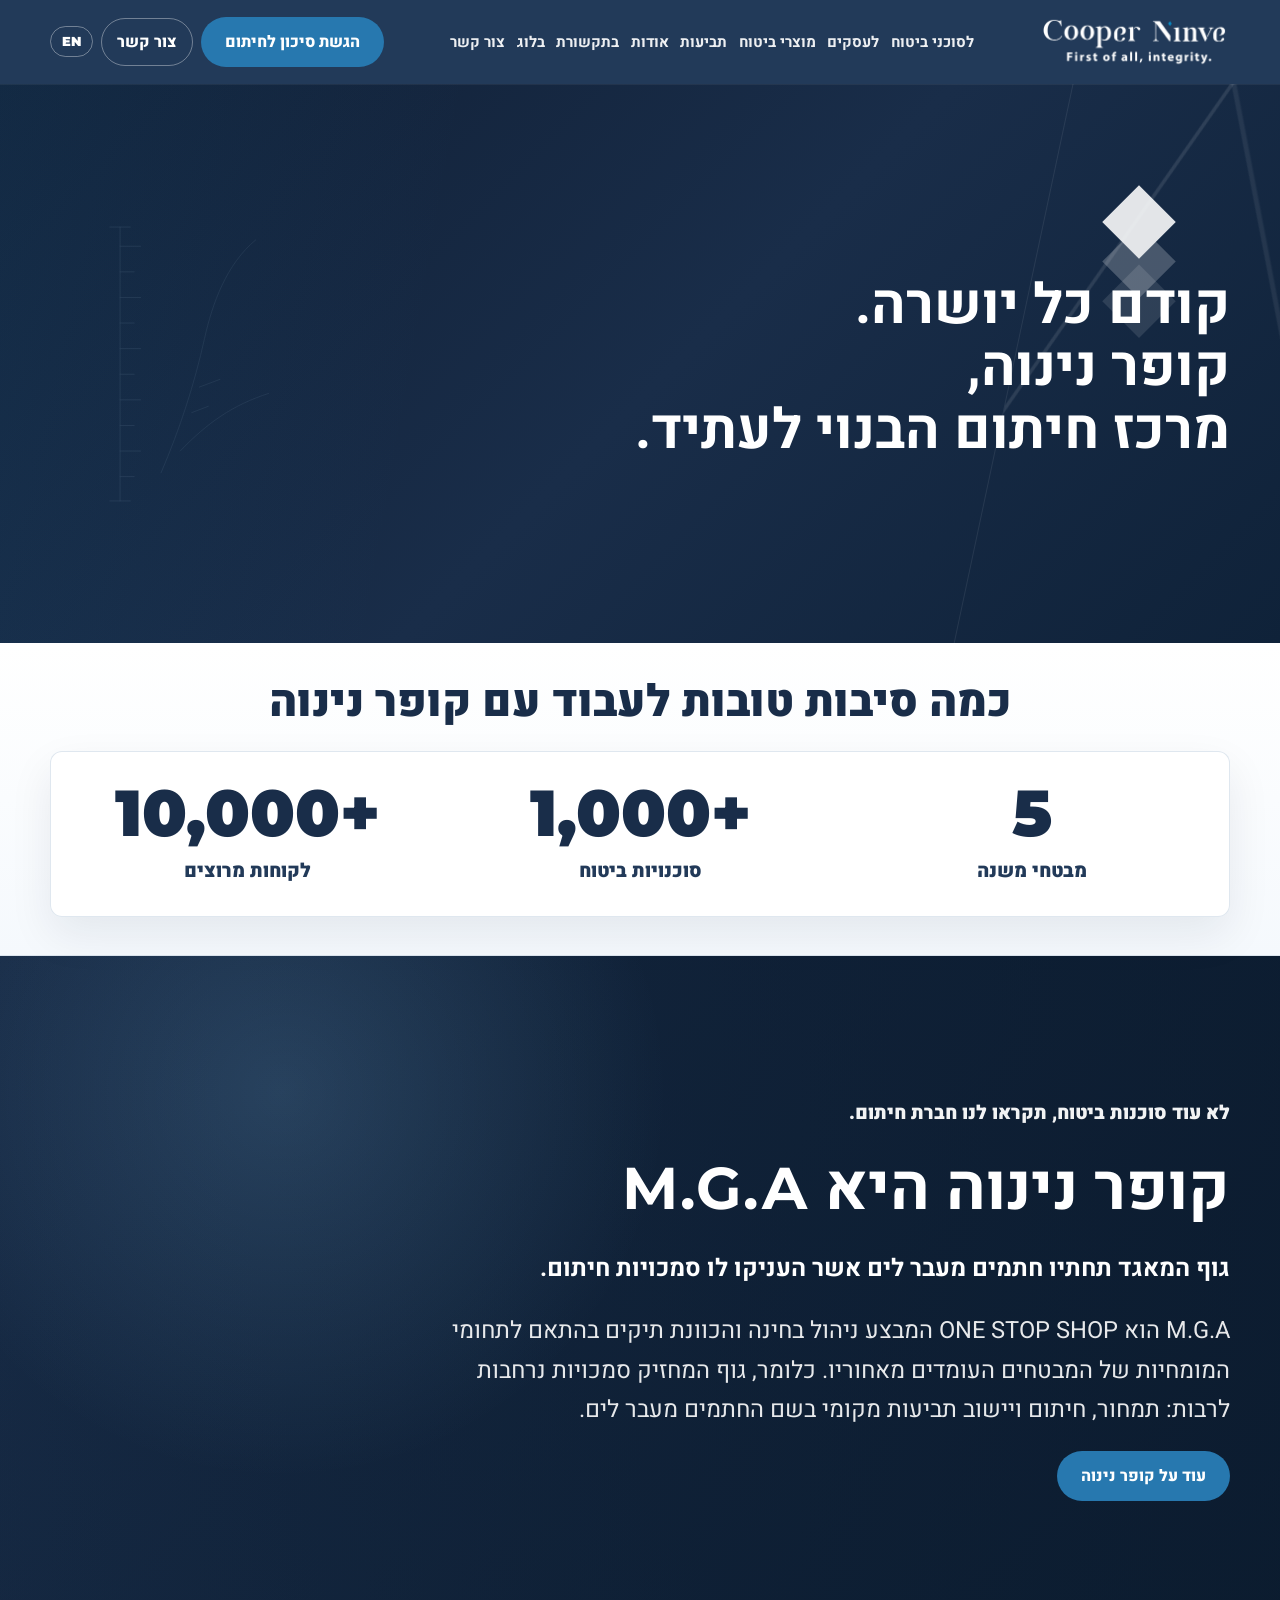
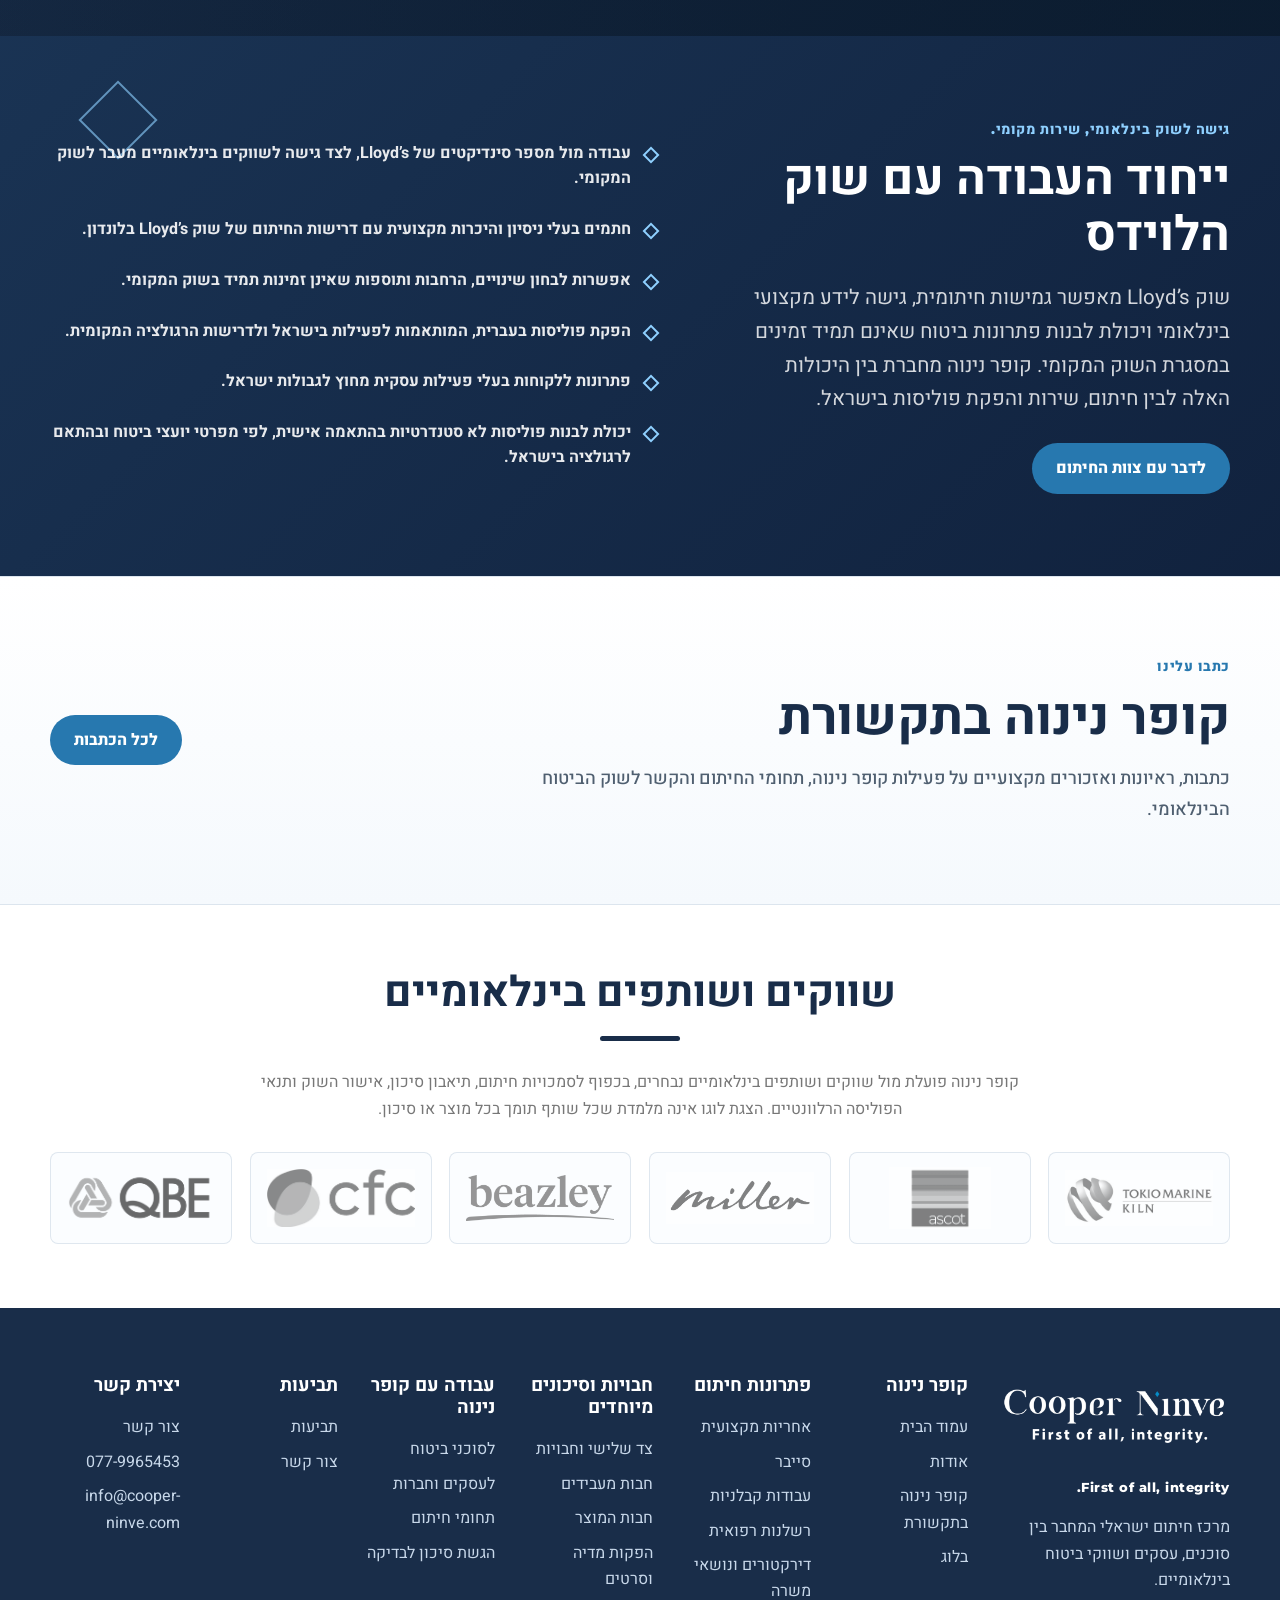
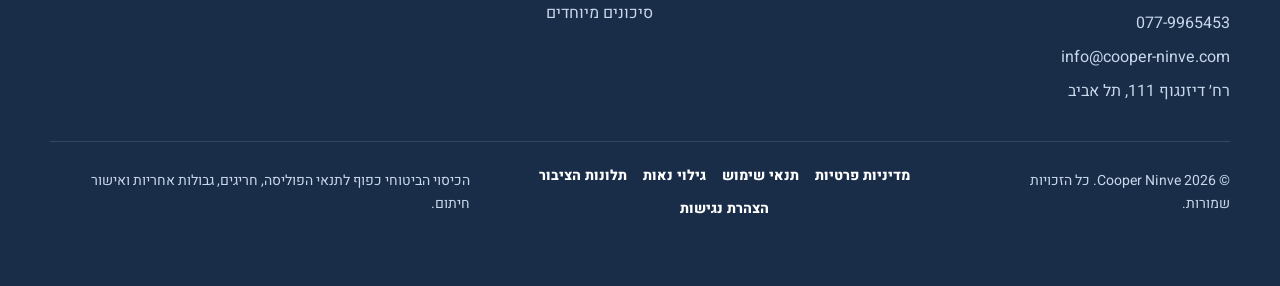
==== commit 4d675580: "Update index.html" ====
--- a/index.html
+++ b/index.html
@@ -23,14 +23,18 @@
         <nav id="main-nav" class="main-nav" data-main-nav aria-label="ניווט ראשי">
           <a href="/insurance-agents">לסוכני ביטוח</a>
           <a href="/business-insurance">לעסקים</a>
-          <a href="/insurance-solutions">תחומי חיתום</a>
-          <a href="/claims">תביעות ושירות</a>
+          <a href="/insurance-solutions">מוצרי ביטוח</a>
+          <a href="/claims">תביעות</a>
           <a href="/about-us">אודות</a>
+          <a href="/press">בתקשורת</a>
+          <a href="/blog">בלוג</a>
           <a href="/contact-us">צור קשר</a>
+          <a class="language-switcher nav-language-switcher" href="/en" aria-label="Switch to English">EN</a>
         </nav>
         <div class="header-actions">
           <a class="header-cta" href="/contact-us" data-track="click_quote_cta">הגשת סיכון לחיתום</a>
           <a class="header-link" href="/contact-us">צור קשר</a>
+          <a class="language-switcher header-language-switcher" href="/en" aria-label="Switch to English">EN</a>
         </div>
       </div>
     </header>
@@ -52,35 +56,38 @@
           </section>
           <section>
             <h3>קופר נינוה</h3>
+            <a href="/">עמוד הבית</a>
             <a href="/about-us">אודות</a>
-            <a href="/">קודם כל יושרה</a>
-            <a href="/knowledge-center">מרכז ידע</a>
+            <a href="/press">קופר נינוה בתקשורת</a>
+            <a href="/blog">בלוג</a>
           </section>
           <section>
-            <h3>תחומי חיתום</h3>
+            <h3>פתרונות חיתום</h3>
             <a href="/professional-liability-insurance">אחריות מקצועית</a>
             <a href="/cyber-insurance">סייבר</a>
             <a href="/contractors-all-risks-insurance">עבודות קבלניות</a>
             <a href="/medical-malpractice-insurance">רשלנות רפואית</a>
-            <a href="/liability-insurance">חבויות וצד שלישי</a>
+            <a href="/directors-and-officers-insurance">דירקטורים ונושאי משרה</a>
           </section>
           <section>
-            <h3>לסוכני ביטוח</h3>
-            <a href="/insurance-agents">לסוכני ביטוח</a>
-            <a href="/contact-us">הגשת סיכון לבדיקה</a>
-            <a href="/insurance-solutions">תחומי חיתום</a>
+            <h3>חבויות וסיכונים מיוחדים</h3>
+            <a href="/liability-insurance">צד שלישי וחבויות</a>
+            <a href="/employers-liability-insurance">חבות מעבידים</a>
+            <a href="/product-liability-insurance">חבות המוצר</a>
+            <a href="/media-production-insurance">הפקות מדיה וסרטים</a>
+            <a href="/special-risks-insurance">סיכונים מיוחדים</a>
           </section>
           <section>
-            <h3>תביעות ושירות</h3>
-            <a href="/claims">תביעות ושירות</a>
-            <a href="/contact-us">שירות ומסמכים</a>
-            <a href="/contact-us">דיווח תביעה</a>
+            <h3>עבודה עם קופר נינוה</h3>
+            <a href="/insurance-agents">לסוכני ביטוח</a>
+            <a href="/business-insurance">לעסקים וחברות</a>
+            <a href="/insurance-solutions">תחומי חיתום</a>
+            <a href="/contact-us">הגשת סיכון לבדיקה</a>
           </section>
           <section>
-            <h3>מרכז ידע</h3>
-            <a href="/knowledge-center">מאמרים ותובנות</a>
-            <a href="/knowledge-center">M.G.A בביטוח</a>
-            <a href="/knowledge-center">הגשת סיכון לחיתום</a>
+            <h3>תביעות</h3>
+            <a href="/claims">תביעות</a>
+            <a href="/contact-us">צור קשר</a>
           </section>
           <section>
             <h3>יצירת קשר</h3>
--- a/styles.css
+++ b/styles.css
@@ -26,7 +26,7 @@
   line-height: 1.65;
   overflow-x: hidden;
 }
-main, .site-header, .site-footer, .hero, .section { max-width: 100vw; overflow-x: hidden; }
+main, .site-header, .site-footer, .hero, .section { max-width: 100%; overflow-x: hidden; }
 a { color: inherit; text-decoration: none; }
 a, button, summary, .card-link, .mobile-sticky a { cursor: pointer; }
 img { max-width: 100%; display: block; }
@@ -125,7 +125,8 @@
 .site-header {
   position: sticky;
   top: 0;
-  z-index: 10;
+  z-index: 1000;
+  overflow: visible;
   background: var(--navy-2);
   color: white;
   box-shadow: 0 1px 0 rgba(255,255,255,.06);
@@ -136,6 +137,7 @@
   grid-template-columns: 190px minmax(0, 1fr) auto;
   gap: 14px;
   align-items: center;
+  overflow: visible;
 }
 .brand img { width: 190px; height: auto; aspect-ratio: 768 / 283; }
 .brand:hover { opacity: .86; }
@@ -147,7 +149,8 @@
   font-weight: 700;
   min-width: 0;
 }
-.main-nav a {
+.main-nav a,
+.nav-product-trigger {
   position: relative;
   opacity: .92;
   border-radius: 6px;
@@ -156,7 +159,12 @@
   line-height: 1.2;
   white-space: nowrap;
 }
-.main-nav a::after {
+.nav-product-trigger {
+  display: inline-flex;
+  align-items: center;
+}
+.main-nav a::after,
+.nav-product-trigger::after {
   content: "";
   position: absolute;
   inset-inline: 0;
@@ -169,14 +177,99 @@
   transition: opacity var(--ease), transform var(--ease);
 }
 .main-nav a:hover,
-.main-nav a.active {
+.main-nav a.active,
+.nav-product-trigger:hover,
+.nav-product-trigger.active,
+.nav-product-menu.is-open .nav-product-trigger {
   color: var(--focus);
   opacity: 1;
 }
 .main-nav a:hover::after,
-.main-nav a.active::after {
+.main-nav a.active::after,
+.nav-product-trigger:hover::after,
+.nav-product-trigger.active::after,
+.nav-product-menu.is-open .nav-product-trigger::after {
   opacity: .9;
   transform: scaleX(1);
+}
+.nav-product-menu {
+  position: relative;
+  display: inline-flex;
+  align-items: center;
+}
+.product-mega-menu {
+  position: absolute;
+  top: calc(100% + 20px);
+  right: 50%;
+  width: min(920px, calc(100vw - 48px));
+  transform: translateX(50%) translateY(8px);
+  display: grid;
+  grid-template-columns: repeat(3, minmax(0, 1fr));
+  gap: 0;
+  padding: 22px;
+  background: rgba(255,255,255,.98);
+  color: var(--ink);
+  border: 1px solid rgba(25,45,73,.12);
+  border-radius: 8px;
+  box-shadow: 0 24px 60px rgba(8,20,38,.22);
+  opacity: 0;
+  visibility: hidden;
+  pointer-events: none;
+  transition: opacity var(--ease), transform var(--ease), visibility var(--ease);
+  z-index: 1100;
+}
+.product-mega-menu::before {
+  content: "";
+  position: absolute;
+  inset-inline: 0;
+  bottom: 100%;
+  height: 22px;
+}
+.nav-product-menu:hover .product-mega-menu,
+.nav-product-menu:focus-within .product-mega-menu,
+.nav-product-menu.is-open .product-mega-menu {
+  opacity: 1;
+  visibility: visible;
+  pointer-events: auto;
+  transform: translateX(50%) translateY(0);
+}
+.product-menu-column {
+  padding: 0 16px;
+}
+.product-menu-column + .product-menu-column {
+  border-inline-end: 1px solid rgba(25,45,73,.1);
+}
+.product-menu-links {
+  display: grid;
+  gap: 7px;
+}
+.main-nav .product-menu-link {
+  display: block;
+  padding: 10px 12px;
+  border-radius: 8px;
+  white-space: normal;
+  color: var(--ink);
+  opacity: 1;
+}
+.main-nav .product-menu-link::after {
+  content: none;
+}
+.main-nav .product-menu-link:hover,
+.main-nav .product-menu-link:focus {
+  background: #f3f7fb;
+  color: var(--navy);
+}
+.product-menu-link strong {
+  display: block;
+  font-size: 14px;
+  line-height: 1.35;
+}
+.product-menu-link span {
+  display: block;
+  margin-top: 3px;
+  color: var(--muted);
+  font-size: 12.5px;
+  line-height: 1.45;
 }
 .header-actions {
   display: flex;
@@ -251,16 +344,11 @@
   box-shadow: 28px 28px 0 rgba(255,255,255,.22), 56px 56px 0 rgba(255,255,255,.11);
 }
 .hero-inner {
-  width: min(1240px, calc(100% - 40px));
-  margin: 0 auto;
-  min-height: 680px;
   padding: 88px 0 78px;
   position: relative;
   z-index: 1;
   display: grid;
-  grid-template-columns: minmax(360px, 430px) minmax(680px, 1fr);
-  grid-template-areas: "why copy";
-  gap: clamp(56px, 8vw, 110px);
+  grid-template-columns: minmax(0, 1fr);
   align-items: center;
 }
 .hero-inner > * { min-width: 0; }
@@ -269,7 +357,7 @@
   direction: rtl;
   width: 100%;
   max-width: 780px;
-  justify-self: end;
+  justify-self: start;
   text-align: right;
 }
 .hero-home .hero-inner {
@@ -291,19 +379,51 @@
   width: 410px;
 }
 body.lang-he .hero-home .hero-inner {
-  width: min(1040px, calc(100% - 40px));
+  width: min(1180px, calc(100% - 40px));
   min-height: 560px;
   grid-template-columns: minmax(0, 780px);
   grid-template-areas: "copy";
   direction: rtl;
-  justify-content: center;
+  justify-content: start;
   gap: 0;
   padding: 76px 0 66px;
 }
 body.lang-he .hero-home .hero-copy {
-  justify-self: center;
+  justify-self: start;
   max-width: 780px;
-  padding-inline: clamp(0px, 2vw, 22px);
+  padding-inline: 0;
+}
+body.lang-he .hero-home .hero-precision-visual {
+  position: absolute;
+  left: max(18px, calc((100vw - 1180px) / 2 + 24px));
+  right: auto;
+  inset-block-start: 50%;
+  width: clamp(180px, 18vw, 280px);
+  aspect-ratio: 360 / 520;
+  color: rgba(198, 228, 249, .78);
+  opacity: .24;
+  pointer-events: none;
+  transform: translateY(-50%);
+  z-index: 0;
+}
+body.lang-he .hero-home .hero-precision-visual svg {
+  width: 100%;
+  height: 100%;
+  display: block;
+  overflow: visible;
+}
+body.lang-he .hero-home .hero-precision-visual path {
+  stroke: currentColor;
+  stroke-width: .85;
+  stroke-linecap: round;
+  stroke-linejoin: round;
+  vector-effect: non-scaling-stroke;
+}
+body.lang-he .hero-home .hero-ruler {
+  opacity: .54;
+}
+body.lang-he .hero-home .hero-launch-form {
+  opacity: .46;
 }
 body.lang-he .hero-home h1 {
   max-width: 720px;
@@ -356,6 +476,111 @@
 }
 .hero-actions { display: flex; gap: 14px; flex-wrap: wrap; margin-top: 34px; }
 .hero-home .hero-actions { justify-content: flex-start; }
+.hero-claims {
+  background:
+    linear-gradient(96deg, rgba(39,120,175,.2) 0%, transparent 38%),
+    radial-gradient(circle at 18% 30%, rgba(143,208,255,.14), transparent 28%),
+    linear-gradient(135deg, #0d1b30 0%, var(--navy) 54%, #0b1a2c 100%);
+}
+.hero-claims .hero-inner {
+  min-height: 520px;
+  padding-block: 96px 88px;
+  grid-template-areas: "copy";
+  justify-items: center;
+}
+.hero-claims .hero-copy {
+  width: min(100%, 860px);
+  max-width: 860px;
+  justify-self: center;
+  padding-inline: 0;
+  text-align: center;
+  border-inline-end: 0;
+}
+.hero-claims .eyebrow {
+  color: rgba(143,208,255,.96);
+  text-align: center;
+}
+.hero-claims .hero-title {
+  font-size: clamp(68px, 7vw, 116px);
+  line-height: .95;
+  letter-spacing: 0;
+  max-width: 860px;
+  margin-inline: auto;
+  text-align: center;
+}
+.hero-claims .lead {
+  max-width: 760px;
+  margin-top: 28px;
+  margin-inline: auto;
+  color: rgba(255,255,255,.88);
+  font-size: clamp(19px, 1.55vw, 23px);
+  line-height: 1.76;
+  text-align: center;
+}
+.hero-support-line {
+  max-width: 680px;
+  margin: 18px auto 0;
+  color: rgba(198,228,249,.78);
+  font-size: 16px;
+  font-weight: 700;
+  line-height: 1.65;
+  text-align: center;
+}
+.claims-hero-visual {
+  position: absolute;
+  inset-inline-start: auto;
+  inset-inline-end: max(10px, calc((100vw - 1320px) / 2 + 8px));
+  inset-block-start: 50%;
+  width: clamp(150px, 15vw, 220px);
+  aspect-ratio: 1 / 1.16;
+  border: 1px solid rgba(143,208,255,.2);
+  opacity: .08;
+  transform: translateY(-50%);
+  pointer-events: none;
+}
+.claims-hero-visual::before,
+.claims-hero-visual::after,
+.claims-hero-visual span {
+  content: "";
+  position: absolute;
+  border-color: rgba(198,228,249,.32);
+}
+.claims-hero-visual::before {
+  inset: 12%;
+  border: 1px solid rgba(198,228,249,.24);
+}
+.claims-hero-visual::after {
+  inset-inline-start: 18%;
+  inset-block-start: 22%;
+  width: 46%;
+  height: 1px;
+  background: rgba(198,228,249,.42);
+  box-shadow: 0 42px 0 rgba(198,228,249,.28), 0 84px 0 rgba(198,228,249,.18);
+}
+.claims-hero-visual span:nth-child(1) {
+  inset-inline-end: 18%;
+  inset-block-start: 18%;
+  width: 20%;
+  height: 16%;
+  border-block-start: 1px solid;
+  border-inline-end: 1px solid;
+}
+.claims-hero-visual span:nth-child(2) {
+  inset-inline-start: 14%;
+  inset-block-end: 16%;
+  width: 30%;
+  height: 1px;
+  background: rgba(143,208,255,.34);
+  transform: rotate(-28deg);
+}
+.claims-hero-visual span:nth-child(3) {
+  inset-inline-start: 34%;
+  inset-block-end: 24%;
+  width: 46%;
+  height: 1px;
+  background: rgba(143,208,255,.28);
+  transform: rotate(-28deg);
+}
 .hero-card {
   grid-area: why;
   direction: rtl;
@@ -387,8 +612,7 @@
 
 @media (max-width: 1260px) and (min-width: 901px) {
   .hero-inner {
-    grid-template-columns: minmax(340px, 390px) minmax(640px, 1fr);
-    gap: clamp(42px, 4vw, 58px);
+    grid-template-columns: minmax(0, 1fr);
   }
   .hero-copy {
     max-width: 740px;
@@ -553,7 +777,9 @@
   position: relative;
   z-index: 2;
   min-height: 680px;
-  padding: 112px 8vw 104px 5vw;
+  width: min(1180px, calc(100% - 40px));
+  margin-inline: auto;
+  padding: 112px 0 104px;
   display: flex;
   align-items: center;
   justify-content: flex-end;
@@ -656,31 +882,29 @@
   text-align: right;
   list-style: none;
   display: grid;
-  grid-template-columns: repeat(2, minmax(0, 1fr));
-  gap: 12px;
+  grid-template-columns: minmax(0, 1fr);
+  gap: 26px;
   margin: 0;
   padding: 0;
   min-width: 0;
 }
 .lloyds-list li {
   position: relative;
-  min-height: 100%;
   min-width: 0;
-  border: 1px solid rgba(143,208,255,.2);
-  border-radius: var(--radius);
-  background: rgba(255,255,255,.07);
-  padding: 16px 40px 16px 18px;
+  padding: 0;
+  padding-inline-start: 26px;
   color: rgba(255,255,255,.9);
   font-weight: 700;
+  line-height: 1.55;
   overflow-wrap: anywhere;
 }
 .lloyds-list li::before {
   content: "";
   position: absolute;
-  inset-inline-end: 18px;
-  top: 1.18em;
-  width: 9px;
-  height: 9px;
+  inset-inline-start: 0;
+  top: .5em;
+  width: 8px;
+  height: 8px;
   border: 2px solid var(--focus);
   transform: rotate(45deg);
 }
@@ -700,6 +924,126 @@
 .section-header h2, .center-title h2 { font-size: clamp(30px, 4vw, 48px); }
 .section-header p, .center-title p { color: var(--muted); max-width: 740px; margin: 12px 0 0; }
 .section-navy .section-header p, .section-navy .center-title p { color: rgba(255,255,255,.76); }
+.product-detail-section {
+  background: #fff;
+}
+.product-detail-layout {
+  display: grid;
+  grid-template-columns: minmax(260px, 320px) minmax(0, 1fr);
+  gap: clamp(32px, 5vw, 70px);
+  align-items: start;
+  direction: rtl;
+}
+.product-detail-content {
+  min-width: 0;
+  max-width: 820px;
+}
+.product-intro-block {
+  padding-bottom: 26px;
+  border-bottom: 1px solid var(--line);
+}
+.product-intro-block p {
+  margin: 0;
+  color: var(--navy);
+  font-size: 21px;
+  line-height: 1.8;
+  font-weight: 700;
+}
+.product-detail-block {
+  padding: 28px 0;
+  border-bottom: 1px solid var(--line);
+}
+.product-detail-block h2,
+.product-side-nav h2,
+.product-side-cta h2 {
+  margin: 0;
+  color: var(--navy);
+  font-size: 24px;
+  letter-spacing: 0;
+}
+.product-detail-list {
+  display: grid;
+  gap: 12px;
+  margin: 18px 0 0;
+  padding: 0;
+  list-style: none;
+}
+.product-detail-list li {
+  position: relative;
+  padding-inline-start: 24px;
+  color: var(--muted);
+  line-height: 1.75;
+  font-weight: 600;
+}
+.product-detail-list li::before {
+  content: "";
+  position: absolute;
+  inset-inline-start: 0;
+  top: .72em;
+  width: 8px;
+  height: 8px;
+  border: 2px solid var(--blue-2);
+  transform: rotate(45deg);
+}
+.product-compliance-note {
+  margin: 28px 0 0;
+  padding: 18px 20px;
+  border: 1px solid var(--line);
+  border-radius: 8px;
+  background: #f7fbff;
+  color: var(--muted);
+  line-height: 1.7;
+  font-weight: 700;
+}
+.product-sidebar {
+  display: grid;
+  gap: 18px;
+  position: sticky;
+  top: 110px;
+}
+.product-side-nav,
+.product-side-cta {
+  border: 1px solid var(--line);
+  border-radius: 8px;
+  background: #fff;
+  box-shadow: var(--shadow-soft);
+  padding: 22px;
+}
+.product-side-links {
+  display: grid;
+  gap: 8px;
+  margin-top: 18px;
+}
+.product-side-link {
+  display: block;
+  padding: 11px 13px;
+  border-radius: 8px;
+  color: var(--muted);
+  font-weight: 800;
+  line-height: 1.35;
+  border: 1px solid transparent;
+}
+.product-side-link:hover,
+.product-side-link:focus-visible {
+  color: var(--blue-2);
+  background: #f3f8ff;
+  border-color: #d8e9fb;
+}
+.product-side-link.is-active {
+  color: var(--navy);
+  background: #eaf3ff;
+  border-color: #cfe4fa;
+  cursor: default;
+}
+.product-side-cta p {
+  margin: 12px 0 18px;
+  color: var(--muted);
+  line-height: 1.7;
+  font-weight: 600;
+}
+.product-side-cta .btn {
+  width: 100%;
+}
 .underwriting-examples {
   background: linear-gradient(180deg, #f8fbff 0%, #fff 100%);
   border-block: 1px solid var(--line);
@@ -786,6 +1130,155 @@
   overflow-wrap: anywhere;
 }
 .center-title { text-align: center; max-width: 860px; margin: 0 auto 36px; }
+html[dir="rtl"] .business-risk-section .center-title {
+  text-align: right;
+  margin-inline-start: 0;
+  margin-inline-end: auto;
+}
+html[dir="rtl"] .business-risk-section .business-risk-copy {
+  max-width: 840px;
+  margin-bottom: 0;
+}
+html[dir="rtl"] .business-risk-section .business-risk-copy::after {
+  display: none;
+}
+html[dir="rtl"] .business-risk-section .business-risk-copy p {
+  max-width: 760px;
+  margin: 18px 0 0;
+  color: #4f5f70;
+  font-size: clamp(18px, 1.45vw, 21px);
+  font-weight: 500;
+  line-height: 1.82;
+}
+html[dir="rtl"] .business-cta-section {
+  background:
+    linear-gradient(180deg, #f8fbff 0%, #eef6fc 100%);
+  border-block: 1px solid var(--line);
+}
+html[dir="rtl"] .business-cta-section .section-header {
+  margin-bottom: 0;
+}
+html[dir="rtl"] .business-cta-section .section-header p:not(.section-slogan) {
+  max-width: 680px;
+  font-size: clamp(18px, 1.35vw, 21px);
+  line-height: 1.72;
+  font-weight: 500;
+}
+html[dir="rtl"] .business-cta-section .btn {
+  margin-top: 26px;
+}
+html[dir="rtl"] .business-risk-section .center-title::after {
+  margin-inline-start: 0;
+  margin-inline-end: auto;
+}
+html[dir="rtl"] .business-risk-section .grid {
+  direction: rtl;
+}
+html[dir="rtl"] .business-risk-section .center-title p,
+html[dir="rtl"] .business-risk-section .card,
+html[dir="rtl"] .claims-service-section,
+html[dir="rtl"] .agent-workflow .section-header,
+html[dir="rtl"] .agent-workflow .workflow-card {
+  direction: rtl;
+  text-align: right;
+}
+.claims-service-section {
+  background:
+    linear-gradient(180deg, #ffffff 0%, #f6f9fc 100%);
+}
+.claims-flow-header {
+  max-width: 880px;
+  margin-bottom: 34px;
+}
+.claims-flow-header h2 {
+  color: var(--navy);
+  font-size: clamp(34px, 3.4vw, 50px);
+}
+.claims-flow-header p:not(.section-slogan) {
+  max-width: 760px;
+  margin: 16px 0 0;
+  color: #4f5f70;
+  font-size: clamp(18px, 1.35vw, 21px);
+  font-weight: 500;
+  line-height: 1.78;
+}
+.claims-flow {
+  position: relative;
+  display: grid;
+  grid-template-columns: repeat(2, minmax(0, 1fr));
+  gap: 28px;
+  margin-top: 34px;
+}
+.claims-flow::before {
+  content: "";
+  position: absolute;
+  inset-inline: 9%;
+  inset-block-start: 35px;
+  height: 1px;
+  background: linear-gradient(90deg, transparent, rgba(39,120,175,.38), transparent);
+}
+.claims-step {
+  position: relative;
+  min-height: 245px;
+  padding: 34px 34px 30px;
+  border: 1px solid rgba(39,120,175,.18);
+  border-radius: 8px;
+  background: rgba(255,255,255,.86);
+  box-shadow: 0 18px 44px rgba(17,35,59,.08);
+}
+.claims-step::before {
+  content: "";
+  position: absolute;
+  inset-block-start: 32px;
+  inset-inline-end: -16px;
+  width: 31px;
+  height: 31px;
+  border-block-start: 1px solid rgba(39,120,175,.38);
+  border-inline-end: 1px solid rgba(39,120,175,.38);
+  background: #fbfdff;
+  transform: rotate(45deg);
+  z-index: 2;
+}
+.claims-step:last-child::before {
+  display: none;
+}
+.claims-step-number {
+  display: inline-flex;
+  align-items: center;
+  justify-content: center;
+  width: 56px;
+  height: 56px;
+  margin-bottom: 22px;
+  border: 1px solid rgba(39,120,175,.26);
+  border-radius: 50%;
+  color: var(--blue-2);
+  background: #f4f9fd;
+  font-family: "Montserrat", "Heebo", Arial, sans-serif;
+  font-size: 15px;
+  font-weight: 900;
+}
+.claims-step h3 {
+  color: var(--navy);
+  font-size: clamp(23px, 2vw, 30px);
+  margin-bottom: 14px;
+}
+.claims-step p {
+  margin: 0;
+  color: #4f5f70;
+  font-size: 17px;
+  font-weight: 500;
+  line-height: 1.75;
+}
+.claims-flow-note {
+  max-width: 860px;
+  margin: 24px 0 0;
+  padding-inline-end: 18px;
+  border-inline-end: 3px solid rgba(39,120,175,.34);
+  color: #4f5f70;
+  font-size: 16px;
+  font-weight: 700;
+  line-height: 1.7;
+}
 .section-slogan {
   margin: 0;
   margin-bottom: 10px;
@@ -869,6 +1362,97 @@
   min-height: 34px;
   border-bottom: 2px solid currentColor;
 }
+.home-press-teaser {
+  background:
+    linear-gradient(180deg, #ffffff 0%, #f5f9fd 100%);
+  border-block: 1px solid var(--line);
+}
+.press-teaser-inner {
+  direction: rtl;
+  display: flex;
+  align-items: center;
+  justify-content: space-between;
+  gap: clamp(28px, 5vw, 70px);
+}
+.press-teaser-inner > div {
+  max-width: 760px;
+}
+.press-teaser-inner h2 {
+  color: var(--navy);
+  font-size: clamp(34px, 4vw, 52px);
+}
+.press-teaser-inner p:not(.section-slogan) {
+  margin: 16px 0 0;
+  color: #4f5f70;
+  font-size: clamp(18px, 1.35vw, 21px);
+  font-weight: 500;
+  line-height: 1.72;
+}
+.press-teaser-inner .btn {
+  flex: 0 0 auto;
+}
+.press-list-section {
+  background: linear-gradient(180deg, #ffffff 0%, #f7fbff 100%);
+}
+.press-groups {
+  direction: rtl;
+  display: grid;
+  gap: clamp(42px, 5vw, 64px);
+}
+.press-group h2 {
+  color: var(--navy);
+  font-size: clamp(30px, 3vw, 42px);
+  margin-bottom: 22px;
+}
+.press-group h2::after {
+  content: "";
+  display: block;
+  width: 64px;
+  height: 4px;
+  margin-top: 14px;
+  border-radius: 999px;
+  background: var(--blue);
+}
+.press-card-grid {
+  direction: rtl;
+  display: grid;
+  grid-template-columns: repeat(3, minmax(0, 1fr));
+  gap: 24px;
+}
+.press-card {
+  display: flex;
+  flex-direction: column;
+  min-height: 100%;
+  padding: 28px;
+  border: 1px solid var(--line);
+  border-radius: var(--radius);
+  background: white;
+  box-shadow: 0 8px 24px rgba(7,25,54,.06);
+  text-align: right;
+}
+.press-source {
+  margin: 0 0 12px;
+  color: var(--blue-2);
+  font-size: 14px;
+  font-weight: 900;
+  line-height: 1.35;
+}
+.press-card h3 {
+  color: var(--navy);
+  font-size: clamp(22px, 1.85vw, 28px);
+  margin-bottom: 14px;
+}
+.press-card p:not(.press-source) {
+  color: var(--muted);
+  font-size: 16px;
+  font-weight: 500;
+  line-height: 1.72;
+  margin: 0 0 22px;
+}
+.press-card .card-cta {
+  margin-top: auto;
+  align-self: flex-start;
+}
 .team-section {
   background: var(--navy);
   color: white;
@@ -959,6 +1543,40 @@
   line-height: 1.65;
   margin: 0;
 }
+.about-article-section {
+  background: linear-gradient(180deg, #ffffff 0%, #f7fbff 100%);
+}
+.about-article {
+  direction: rtl;
+  max-width: 880px;
+  margin-inline: auto;
+  text-align: right;
+}
+.about-article h2 {
+  color: var(--navy);
+  font-size: clamp(34px, 4vw, 52px);
+  text-align: center;
+  margin-bottom: 32px;
+}
+.about-article h2::after {
+  content: "";
+  display: block;
+  width: 78px;
+  height: 5px;
+  margin: 18px auto 0;
+  border-radius: 999px;
+  background: var(--blue);
+}
+.about-article p {
+  margin: 0;
+  color: #425265;
+  font-size: clamp(18px, 1.28vw, 21px);
+  font-weight: 500;
+  line-height: 1.82;
+}
+.about-article p + p {
+  margin-top: 20px;
+}
 .icon-circle {
   width: 74px;
   height: 74px;
@@ -1031,6 +1649,16 @@
 }
 .agent-workflow .section-header {
   align-items: center;
+}
+body.lang-he .agent-workflow-insurance-agents .workflow-copy {
+  direction: rtl;
+  text-align: right;
+}
+body.lang-he .agent-workflow-insurance-agents .workflow-copy .btn {
+  margin-top: 24px;
+}
+body.lang-he .agent-workflow-insurance-agents .workflow-cards {
+  grid-template-columns: repeat(2, minmax(0, 1fr));
 }
 .workflow-cards {
   counter-reset: workflow;
@@ -1153,14 +1781,7 @@
 details:hover { box-shadow: 0 12px 28px rgba(7,25,54,.08); }
 details p { margin: 12px 0 0; color: var(--muted); }
 
-.breadcrumb {
-  background: #eef4fa;
-  padding: 14px 0;
-  color: var(--muted);
-  font-size: 14px;
-}
-.breadcrumb a { color: var(--blue-2); font-weight: 700; }
-.breadcrumb a:hover, .knowledge-list a:hover, .card a:hover { color: var(--navy); }
+.knowledge-list a:hover, .card a:hover { color: var(--navy); }
 
 .partner-band { background: white; padding: 64px 0; text-align: center; color: var(--ink); }
 .partner-band h2 { font-size: clamp(30px, 4vw, 42px); }
@@ -1429,10 +2050,11 @@
   inset-inline-end: auto;
 }
 body.lang-en .lloyds-list li {
-  padding: 16px 18px 16px 40px;
+  padding: 0;
+  padding-inline-start: 26px;
 }
 body.lang-en .lloyds-list li::before {
-  inset-inline-start: 18px;
+  inset-inline-start: 0;
   inset-inline-end: auto;
 }
 body.lang-en .example-chip::before {
@@ -1473,6 +2095,7 @@
     gap: 0;
   }
   .main-nav a,
+  .nav-product-trigger,
   body.lang-en .main-nav a { padding: 12px 8px; }
   .main-nav.open,
   body.lang-en .main-nav.open { display: flex; }
@@ -1489,6 +2112,60 @@
   .header-language-switcher,
   body.lang-en .header-language-switcher {
     display: none;
+  }
+}
+
+@media (max-width: 1100px) {
+  .nav-product-menu {
+    display: block;
+    width: 100%;
+  }
+  .nav-product-trigger {
+    text-align: start;
+  }
+  .product-mega-menu {
+    position: static;
+    width: 100%;
+    display: grid;
+    grid-template-columns: minmax(0, 1fr);
+    gap: 12px;
+    margin: 2px 0 10px;
+    padding: 12px;
+    transform: none;
+    opacity: 1;
+    visibility: visible;
+    pointer-events: auto;
+    background: rgba(255,255,255,.06);
+    color: white;
+    border-color: rgba(255,255,255,.12);
+    box-shadow: none;
+  }
+  .product-mega-menu::before {
+    content: none;
+  }
+  .nav-product-menu:hover .product-mega-menu,
+  .nav-product-menu:focus-within .product-mega-menu {
+    transform: none;
+  }
+  .product-menu-column {
+    padding: 0;
+  }
+  .product-menu-column + .product-menu-column {
+    border-inline-end: 0;
+    border-top: 1px solid rgba(255,255,255,.12);
+    padding-top: 12px;
+  }
+  .main-nav .product-menu-link {
+    color: white;
+    padding: 9px 10px;
+  }
+  .main-nav .product-menu-link:hover,
+  .main-nav .product-menu-link:focus {
+    background: rgba(255,255,255,.08);
+    color: var(--focus);
+  }
+  .product-menu-link span {
+    color: rgba(255,255,255,.72);
   }
 }
 
@@ -1505,13 +2182,14 @@
     flex-direction: column;
     align-items: stretch;
   }
-  .main-nav a { padding: 12px 8px; }
+  .main-nav a,
+  .nav-product-trigger { padding: 12px 8px; }
   .main-nav.open { display: flex; }
   .nav-language-switcher { display: inline-flex; width: max-content; margin-top: 6px; }
   .header-language-switcher { display: none; }
   .header-actions { display: none; }
   .hero-inner, .lp .hero-inner, .split-band { grid-template-columns: 1fr; }
-  .hero-inner { grid-template-areas: "copy" "why"; min-height: auto; padding: 70px 0 62px; gap: 34px; }
+  .hero-inner { grid-template-areas: "copy"; min-height: auto; padding: 70px 0 62px; }
   .hero-copy { grid-area: copy; justify-self: stretch; width: min(100%, 720px); min-width: 0; max-width: 720px; }
   .hero-card { grid-area: why; width: min(100%, 460px); max-width: 460px; justify-self: end; }
   .hero-home .hero-inner {
@@ -1533,6 +2211,9 @@
     justify-content: center;
     padding: 64px 0 58px;
   }
+  body.lang-he .hero-home .hero-precision-visual {
+    display: none;
+  }
   body.lang-he .hero-home .hero-copy {
     justify-self: center;
     max-width: 720px;
@@ -1540,6 +2221,17 @@
   }
   body.lang-he .hero-home p.lead {
     max-width: 610px;
+  }
+  .hero-claims .hero-inner {
+    min-height: auto;
+    padding-block: 72px 68px;
+  }
+  .hero-claims .hero-copy {
+    max-width: 760px;
+  }
+  .claims-hero-visual {
+    opacity: .06;
+    inset-inline-end: 8px;
   }
   .home-counters-inner {
     grid-template-columns: repeat(3, minmax(0, 1fr));
@@ -1577,6 +2269,13 @@
   .team-photo { height: 220px; }
   .footer-grid { grid-template-columns: 1fr 1fr; }
   .partner-logos { grid-template-columns: repeat(3, minmax(0, 1fr)); }
+  .press-teaser-inner {
+    align-items: flex-start;
+    flex-direction: column;
+  }
+  .press-card-grid {
+    grid-template-columns: repeat(2, minmax(0, 1fr));
+  }
 }
 
 @media (max-width: 640px) {
@@ -1618,6 +2317,9 @@
     width: calc(100vw - 28px);
     padding: 46px 0 40px;
   }
+  body.lang-he .hero-home .hero-precision-visual {
+    display: none;
+  }
   body.lang-he .hero-home .hero-copy {
     max-width: 100%;
     text-align: center;
@@ -1646,6 +2348,63 @@
   }
   body.lang-he .hero-home .hero-actions .btn {
     width: 100%;
+  }
+  .hero-claims .hero-inner {
+    padding-block: 56px 50px;
+  }
+  .hero-claims .hero-copy {
+    padding-inline-end: 0;
+    border-inline-end: 0;
+  }
+  .hero-claims .hero-title {
+    font-size: clamp(46px, 16vw, 68px);
+    max-width: calc(100vw - 42px);
+  }
+  .hero-claims .lead {
+    font-size: 16px;
+    line-height: 1.68;
+  }
+  .hero-support-line {
+    max-width: 320px;
+    margin-inline: auto;
+    font-size: 14px;
+    line-height: 1.55;
+  }
+  .claims-hero-visual {
+    display: none;
+  }
+  .claims-flow {
+    grid-template-columns: minmax(0, 1fr);
+    gap: 18px;
+  }
+  .claims-flow::before {
+    inset-inline-start: 27px;
+    inset-inline-end: auto;
+    inset-block: 28px 28px;
+    width: 1px;
+    height: auto;
+    background: linear-gradient(180deg, rgba(39,120,175,.38), transparent);
+  }
+  .claims-step {
+    min-height: auto;
+    padding: 26px 22px 24px;
+  }
+  .claims-step::before {
+    display: none;
+  }
+  .claims-step-number {
+    width: 48px;
+    height: 48px;
+    margin-bottom: 18px;
+    font-size: 13px;
+  }
+  .claims-step h3 {
+    font-size: 22px;
+  }
+  .claims-step p,
+  .claims-flow-header p:not(.section-slogan),
+  .claims-flow-note {
+    font-size: 16px;
   }
   .home-counters {
     padding: 22px 0 28px;
@@ -1687,10 +2446,19 @@
   .lloyds-copy h2 { font-size: 30px; }
   .lloyds-copy p:not(.section-slogan) { font-size: 17px; }
   .lloyds-copy .btn { max-width: 100%; white-space: normal; text-align: center; }
-  .lloyds-list li { padding: 15px 38px 15px 16px; font-size: 15px; }
+  .lloyds-list li { padding: 0; padding-inline-start: 22px; font-size: 15px; }
   .section { padding: 54px 0; }
   .section-header { display: block; }
   .section-actions { margin-top: 22px; justify-content: center; }
+  .product-detail-layout { grid-template-columns: minmax(0, 1fr); gap: 30px; }
+  .product-sidebar { position: static; order: 2; }
+  .product-detail-content { order: 1; max-width: none; }
+  .product-intro-block p { font-size: 18px; }
+  .product-detail-block h2,
+  .product-side-nav h2,
+  .product-side-cta h2 { font-size: 22px; }
+  .product-side-nav,
+  .product-side-cta { padding: 20px; }
   .underwriting-copy h2 { font-size: 32px; }
   .underwriting-copy p:not(.section-slogan) { font-size: 16px; }
   .underwriting-copy .section-actions { justify-content: flex-start; }
@@ -1698,6 +2466,15 @@
   .example-chip-list { gap: 9px; }
   .example-chip { min-height: 40px; padding: 9px 12px 9px 14px; font-size: 15px; }
   .grid-2, .grid-3, .grid-4, .grid-5, .trust-strip, .form-grid, .footer-grid { grid-template-columns: minmax(0, 1fr); }
+  .press-card-grid { grid-template-columns: minmax(0, 1fr); }
+  .press-card { padding: 22px; }
+  .press-teaser-inner {
+    align-items: stretch;
+    text-align: right;
+  }
+  .press-teaser-inner .btn {
+    width: 100%;
+  }
   .workflow-cards { grid-template-columns: minmax(0, 1fr); }
   .workflow-card { padding: 22px; }
   .team-grid { grid-template-columns: minmax(0, 1fr); }
@@ -1745,3 +2522,54 @@
     margin-inline: 0;
   }
 }
+
+/* ===== Global language alignment ===== */
+body.lang-he,
+html[dir="rtl"] body { text-align: right; }
+body.lang-en,
+html[dir="ltr"] body { text-align: left; }
+/* Hebrew: everything reads right; English: everything reads left.
+   Exclude the homepage hero which has its own centered layout. */
+body.lang-he .hero:not(.hero-home) .hero-copy,
+body.lang-he .hero:not(.hero-home) .eyebrow,
+body.lang-he .hero:not(.hero-home) .hero-title,
+body.lang-he .hero:not(.hero-home) .lead {
+  text-align: right;
+  justify-self: start;
+  margin-inline: 0;
+  max-width: none;
+}
+body.lang-he .hero:not(.hero-home) .lead { max-width: 70ch; }
+body.lang-he .hero-claims:not(.hero-home) .hero-copy,
+body.lang-he .hero-claims:not(.hero-home) .eyebrow,
+body.lang-he .hero-claims:not(.hero-home) .hero-title,
+body.lang-he .hero-claims:not(.hero-home) .lead,
+body.lang-he .hero-claims:not(.hero-home) .hero-support-line {
+  text-align: center;
+  justify-self: center;
+  margin-inline: auto;
+}
+body.lang-he .hero-claims:not(.hero-home) .hero-copy { max-width: 860px; }
+body.lang-he .hero-claims:not(.hero-home) .lead { max-width: 760px; }
+body.lang-he .hero-claims:not(.hero-home) .hero-support-line { max-width: 680px; }
+@media (max-width: 640px) {
+  body.lang-he .hero-claims:not(.hero-home) .hero-copy,
+  body.lang-he .hero-claims:not(.hero-home) .hero-title,
+  body.lang-he .hero-claims:not(.hero-home) .lead,
+  body.lang-he .hero-claims:not(.hero-home) .hero-support-line {
+    max-width: calc(100vw - 42px);
+  }
+  body.lang-he .hero-claims:not(.hero-home) .hero-support-line {
+    max-width: 320px;
+  }
+}
+body.lang-he .hero:not(.hero-home) .hero-actions { justify-content: flex-start; }
+body.lang-en .hero:not(.hero-home) .hero-copy,
+body.lang-en .hero:not(.hero-home) .eyebrow,
+body.lang-en .hero:not(.hero-home) .hero-title,
+body.lang-en .hero:not(.hero-home) .lead {
+  text-align: left;
+  justify-self: start;
+  margin-inline: 0;
+}
+body.lang-en .hero:not(.hero-home) .hero-actions { justify-content: flex-start; }
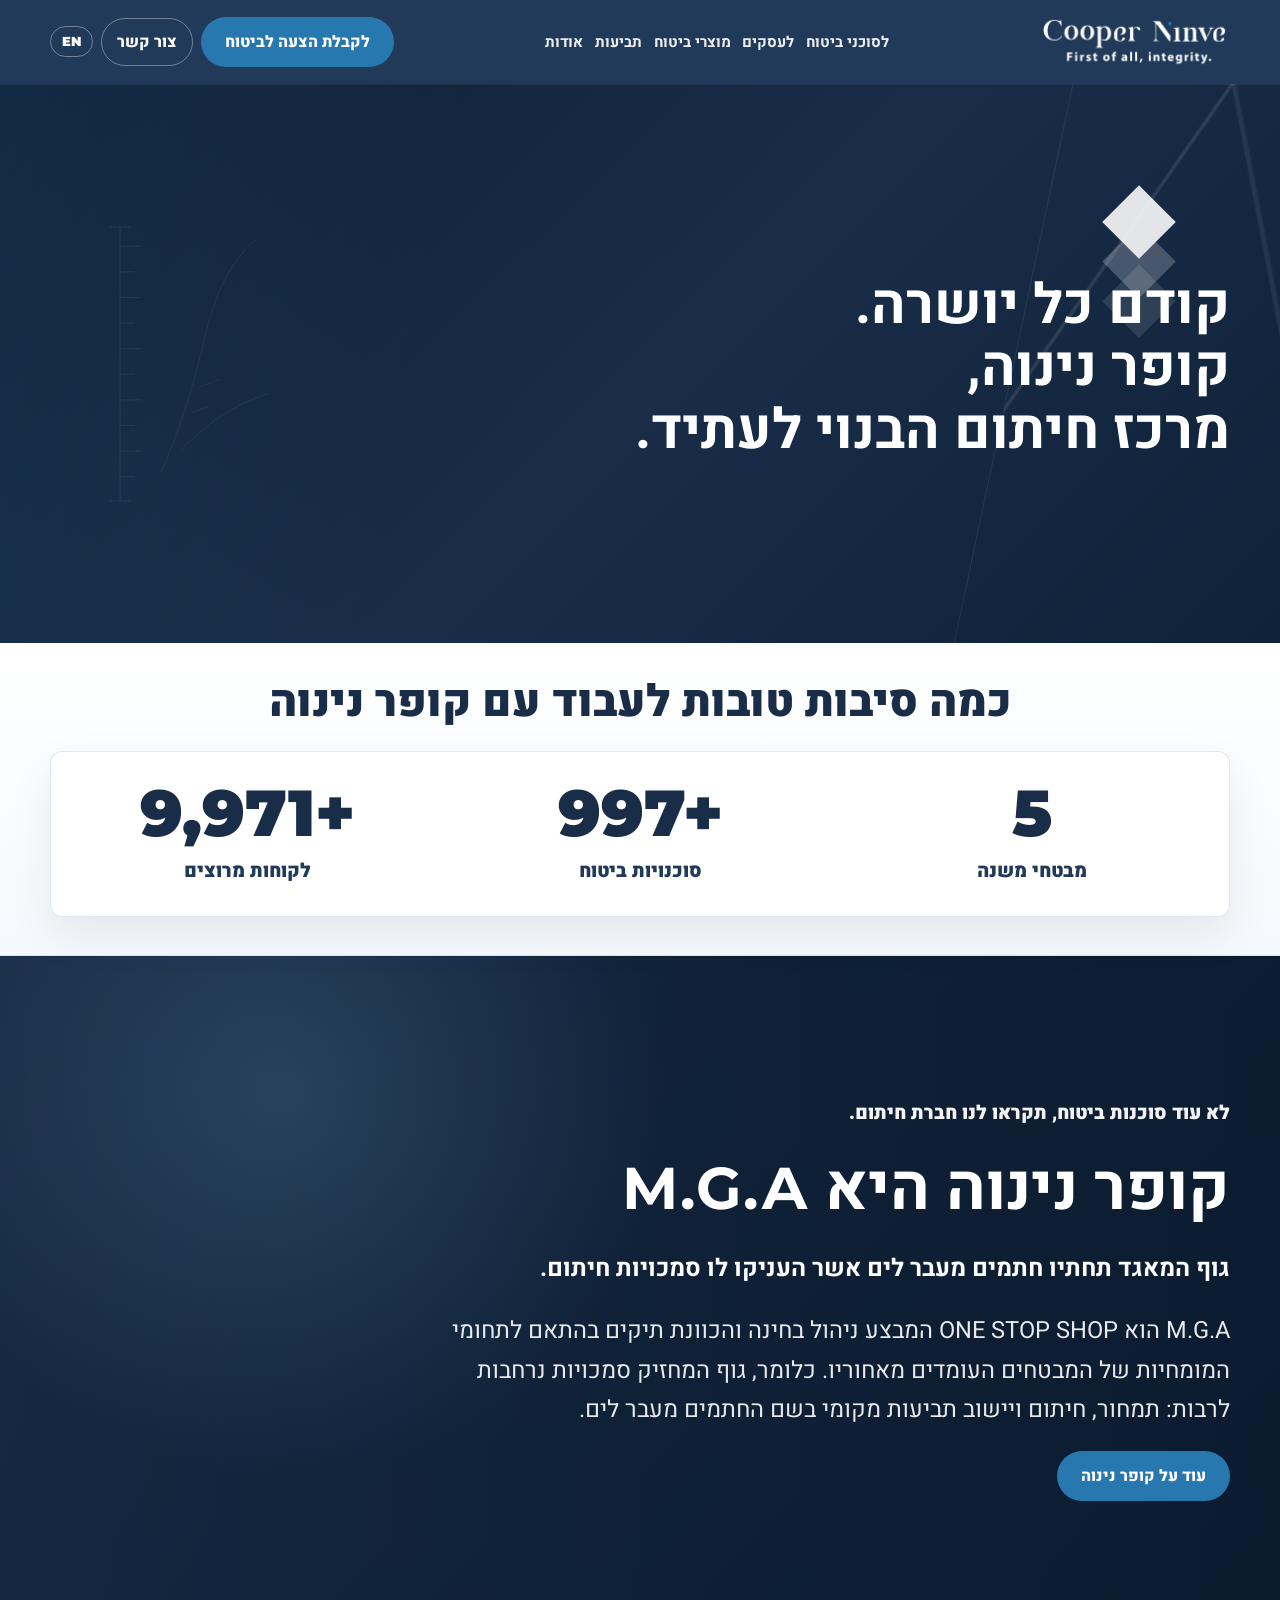
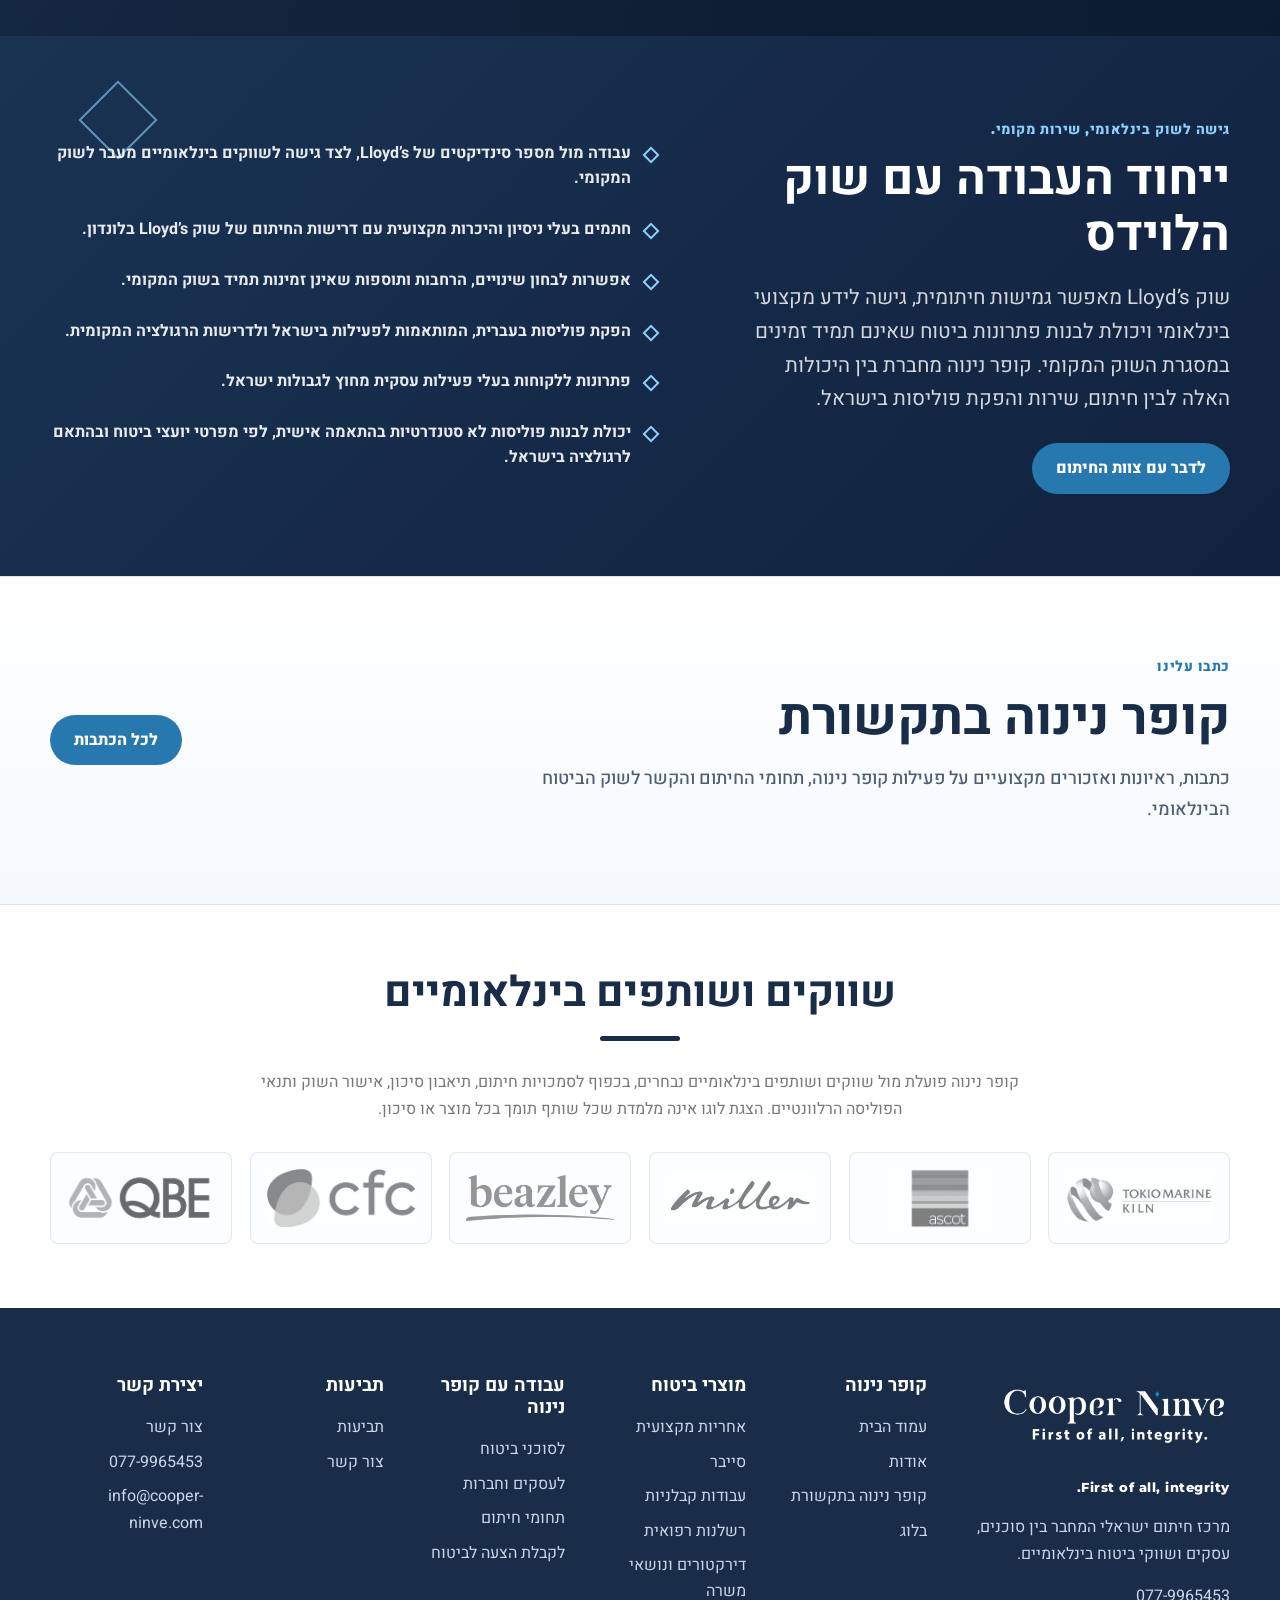
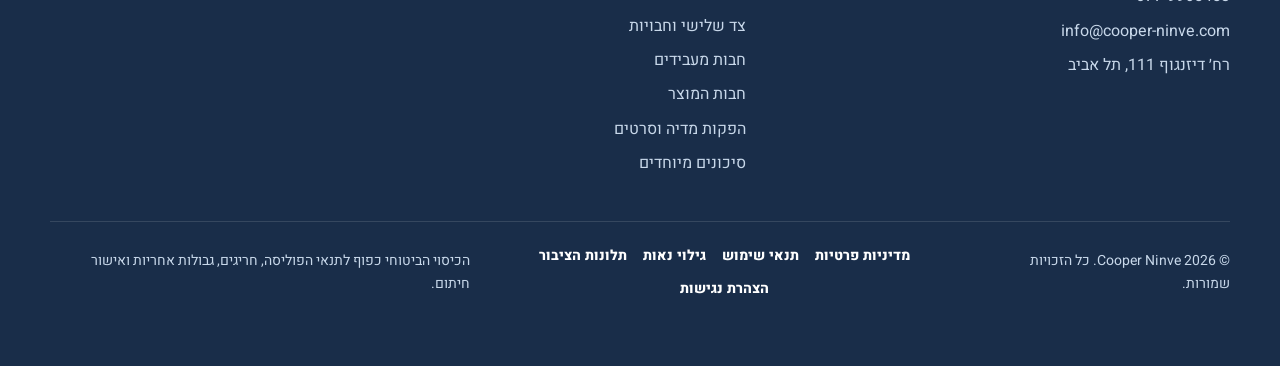
==== commit 3c6cc541: "heuiux" ====
--- a/index.html
+++ b/index.html
@@ -12,7 +12,7 @@
     <link href="https://fonts.googleapis.com/css2?family=Heebo:wght@400;500;700;800;900&family=Montserrat:wght@600;700;800;900&display=swap" rel="stylesheet" />
     <link rel="stylesheet" href="/styles.css" />
   </head>
-  <body>
+  <body class="lang-he">
     <a class="skip-link" href="#main">דלג לתוכן</a>
     <header class="site-header" data-site-header>
       <div class="container header-inner">
@@ -23,16 +23,43 @@
         <nav id="main-nav" class="main-nav" data-main-nav aria-label="ניווט ראשי">
           <a href="/insurance-agents">לסוכני ביטוח</a>
           <a href="/business-insurance">לעסקים</a>
-          <a href="/insurance-solutions">מוצרי ביטוח</a>
+          <div class="nav-product-menu" data-product-menu>
+            <a class="nav-product-trigger" href="/insurance-solutions" aria-controls="product-mega-menu">מוצרי ביטוח</a>
+            <div class="product-mega-menu" id="product-mega-menu">
+              <section class="product-menu-column">
+                <div class="product-menu-links">
+                  <a class="product-menu-link" href="/professional-liability-insurance"><strong>אחריות מקצועית</strong><span>פתרונות ביטוח לסיכונים מקצועיים ולנותני שירותים.</span></a>
+                  <a class="product-menu-link" href="/cyber-insurance"><strong>סייבר</strong><span>פתרונות לסיכוני סייבר, מידע וטכנולוגיה.</span></a>
+                  <a class="product-menu-link" href="/contractors-all-risks-insurance"><strong>עבודות קבלניות</strong><span>פתרונות ביטוח לפרויקטים, עבודות וביצוע.</span></a>
+                  <a class="product-menu-link" href="/medical-malpractice-insurance"><strong>רשלנות רפואית</strong><span>פתרונות ביטוח לסיכונים רפואיים ומקצועות הבריאות.</span></a>
+                  <a class="product-menu-link" href="/directors-and-officers-insurance"><strong>דירקטורים ונושאי משרה</strong><span>כיסוי לנושאי משרה, הנהלות ודירקטוריונים.</span></a>
+                  <a class="product-menu-link" href="/liability-insurance"><strong>צד שלישי וחבויות</strong><span>פתרונות לסיכוני חבות כלפי צדדים שלישיים.</span></a>
+                  <a class="product-menu-link" href="/employers-liability-insurance"><strong>חבות מעבידים</strong><span>כיסוי לסיכוני אחריות מעבידים כלפי עובדים.</span></a>
+                  <a class="product-menu-link" href="/product-liability-insurance"><strong>חבות המוצר</strong><span>כיסוי לאחריות הנובעת ממוצרים, ייצור ושיווק.</span></a>
+                  <a class="product-menu-link" href="/media-production-insurance"><strong>הפקות מדיה וסרטים</strong><span>כיסוי להפקות, תוכן, צילום ומדיה.</span></a>
+                  <a class="product-menu-link" href="/special-risks-insurance"><strong>סיכונים מיוחדים</strong><span>בחינת פתרונות לסיכונים מורכבים ולא שגרתיים.</span></a>
+                  <a class="product-menu-link" href="/insurance-solutions"><strong>כל מוצרי הביטוח</strong><span>מעבר לעמוד המרכז את כלל תחומי הביטוח.</span></a>
+                </div>
+              </section>
+            </div>
+          </div>
           <a href="/claims">תביעות</a>
-          <a href="/about-us">אודות</a>
-          <a href="/press">בתקשורת</a>
-          <a href="/blog">בלוג</a>
-          <a href="/contact-us">צור קשר</a>
+          <div class="nav-product-menu" data-product-menu>
+            <a class="nav-product-trigger" href="/about-us" aria-controls="about-mega-menu">אודות</a>
+            <div class="product-mega-menu about-mega-menu" id="about-mega-menu">
+              <section class="product-menu-column">
+                <div class="product-menu-links">
+                  <a class="product-menu-link" href="/about-us"><strong>אודות</strong></a>
+                  <a class="product-menu-link" href="/blog"><strong>בלוג</strong></a>
+                  <a class="product-menu-link" href="/press"><strong>בתקשורת</strong></a>
+                </div>
+              </section>
+            </div>
+          </div>
           <a class="language-switcher nav-language-switcher" href="/en" aria-label="Switch to English">EN</a>
         </nav>
         <div class="header-actions">
-          <a class="header-cta" href="/contact-us" data-track="click_quote_cta">הגשת סיכון לחיתום</a>
+          <a class="header-cta" href="/contact-us" data-track="click_quote_cta">לקבלת הצעה לביטוח</a>
           <a class="header-link" href="/contact-us">צור קשר</a>
           <a class="language-switcher header-language-switcher" href="/en" aria-label="Switch to English">EN</a>
         </div>
@@ -62,15 +89,12 @@
             <a href="/blog">בלוג</a>
           </section>
           <section>
-            <h3>פתרונות חיתום</h3>
+            <h3>מוצרי ביטוח</h3>
             <a href="/professional-liability-insurance">אחריות מקצועית</a>
             <a href="/cyber-insurance">סייבר</a>
             <a href="/contractors-all-risks-insurance">עבודות קבלניות</a>
             <a href="/medical-malpractice-insurance">רשלנות רפואית</a>
             <a href="/directors-and-officers-insurance">דירקטורים ונושאי משרה</a>
-          </section>
-          <section>
-            <h3>חבויות וסיכונים מיוחדים</h3>
             <a href="/liability-insurance">צד שלישי וחבויות</a>
             <a href="/employers-liability-insurance">חבות מעבידים</a>
             <a href="/product-liability-insurance">חבות המוצר</a>
@@ -82,7 +106,7 @@
             <a href="/insurance-agents">לסוכני ביטוח</a>
             <a href="/business-insurance">לעסקים וחברות</a>
             <a href="/insurance-solutions">תחומי חיתום</a>
-            <a href="/contact-us">הגשת סיכון לבדיקה</a>
+            <a href="/contact-us">לקבלת הצעה לביטוח</a>
           </section>
           <section>
             <h3>תביעות</h3>
@@ -111,7 +135,7 @@
     </footer>
 
     <div class="mobile-sticky">
-      <a href="/contact-us" data-track="click_quote_cta">הגשת סיכון</a>
+      <a href="/contact-us" data-track="click_quote_cta">לקבלת הצעה לביטוח</a>
       <a href="tel:0779965453" data-track="click_phone">שיחה</a>
     </div>
 
--- a/styles.css
+++ b/styles.css
@@ -242,6 +242,15 @@
 .product-menu-links {
   display: grid;
   gap: 7px;
+}
+.product-mega-menu > .product-menu-column:only-child {
+  grid-column: 1 / -1;
+}
+.product-mega-menu > .product-menu-column:only-child .product-menu-links {
+  grid-template-columns: repeat(3, minmax(0, 1fr));
+}
+.about-mega-menu {
+  width: min(620px, calc(100vw - 48px));
 }
 .main-nav .product-menu-link {
   display: block;
@@ -1901,6 +1910,9 @@
 .footer-main { padding: 66px 0; }
 .footer-grid { display: grid; grid-template-columns: 1.2fr .8fr .8fr 1.3fr; gap: 42px; }
 .footer-grid-wide { grid-template-columns: 1.35fr repeat(6, minmax(0, .75fr)); gap: 28px; }
+@media (min-width: 981px) {
+  body.lang-he .footer-grid-wide { grid-template-columns: 1.35fr repeat(5, minmax(0, .75fr)); }
+}
 .footer-grid h3 { margin-bottom: 18px; }
 .footer-grid a { display: block; color: #c8d8ea; margin: 8px 0; }
 .footer-grid a:hover { color: white; transform: translateX(-2px); }
@@ -2154,6 +2166,9 @@
     border-inline-end: 0;
     border-top: 1px solid rgba(255,255,255,.12);
     padding-top: 12px;
+  }
+  .product-mega-menu > .product-menu-column:only-child .product-menu-links {
+    grid-template-columns: minmax(0, 1fr);
   }
   .main-nav .product-menu-link {
     color: white;
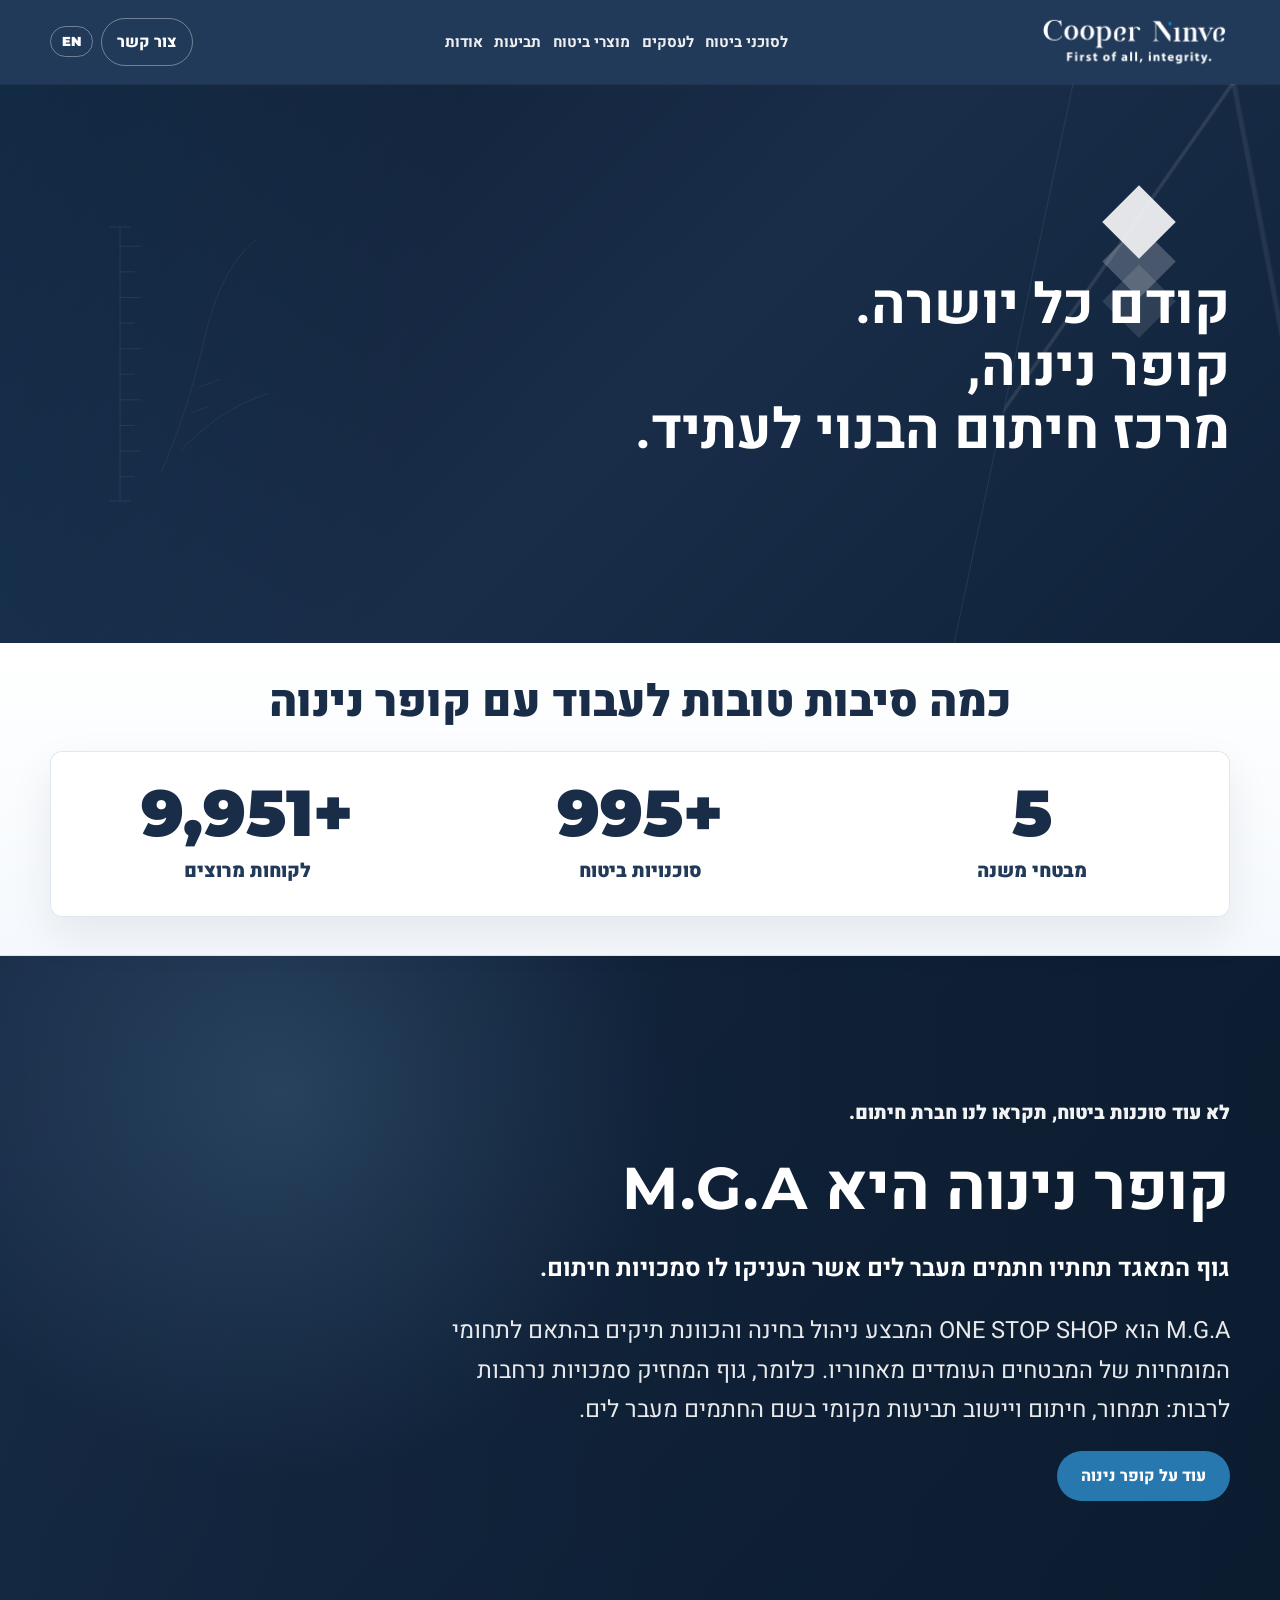
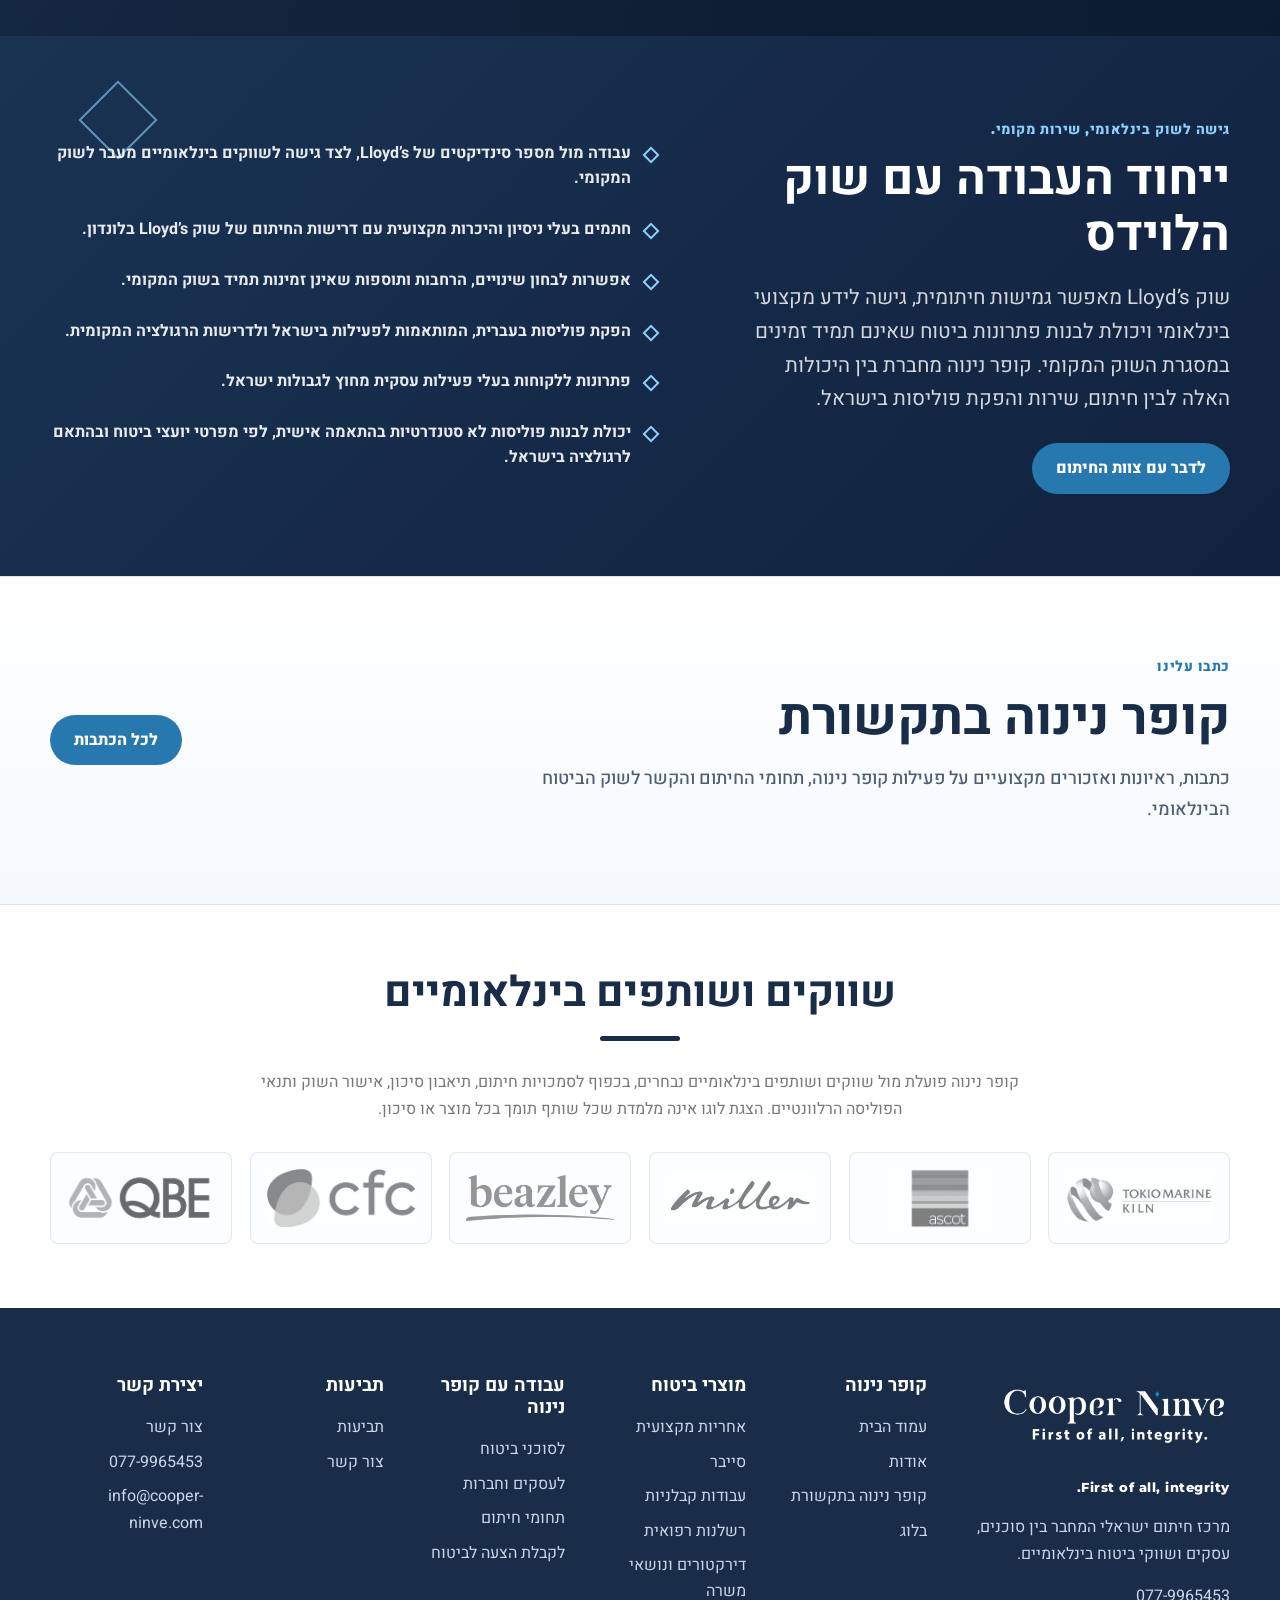
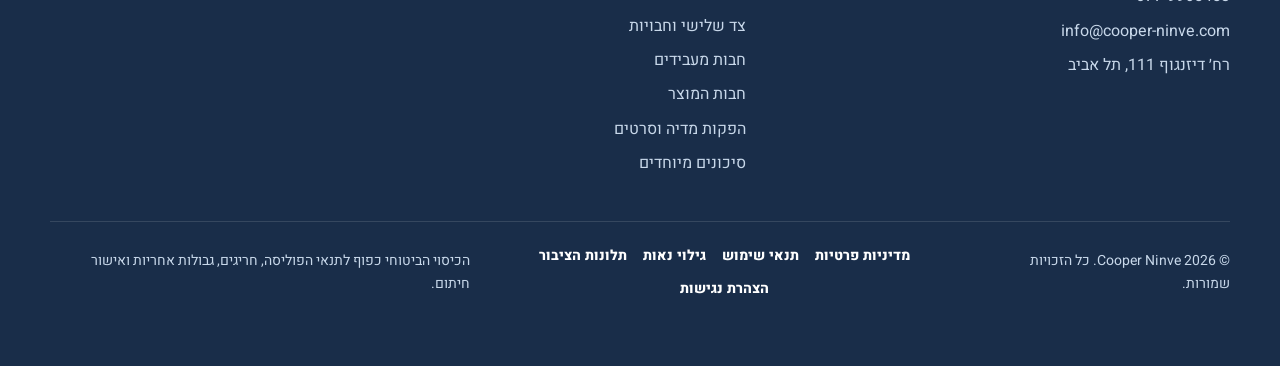
==== commit a8b234dd: "שיפור האהדר עברית" ====
--- a/index.html
+++ b/index.html
@@ -59,7 +59,6 @@
           <a class="language-switcher nav-language-switcher" href="/en" aria-label="Switch to English">EN</a>
         </nav>
         <div class="header-actions">
-          <a class="header-cta" href="/contact-us" data-track="click_quote_cta">לקבלת הצעה לביטוח</a>
           <a class="header-link" href="/contact-us">צור קשר</a>
           <a class="language-switcher header-language-switcher" href="/en" aria-label="Switch to English">EN</a>
         </div>
--- a/styles.css
+++ b/styles.css
@@ -249,8 +249,10 @@
 .product-mega-menu > .product-menu-column:only-child .product-menu-links {
   grid-template-columns: repeat(3, minmax(0, 1fr));
 }
-.about-mega-menu {
-  width: min(620px, calc(100vw - 48px));
+@media (min-width: 1101px) {
+  .about-mega-menu {
+    width: min(540px, calc(100vw - 48px));
+  }
 }
 .main-nav .product-menu-link {
   display: block;
@@ -1314,7 +1316,81 @@
   background: var(--blue);
   margin: 18px auto 0;
 }
-
+.underwriting-page-section {
+  padding-block: 62px;
+}
+.underwriting-page-section .center-title {
+  text-align: center;
+  margin-bottom: 28px;
+}
+.underwriting-page-section .center-title:last-child {
+  margin-bottom: 0;
+}
+.underwriting-page-section .center-title h2 {
+  margin: 0;
+}
+.underwriting-page-section .center-title p {
+  margin: 8px auto 0;
+}
+.underwriting-page-section .center-title::after {
+  margin-top: 12px;
+}
+.claims-page-section {
+  padding-block: 62px;
+}
+.claims-page-section .center-title {
+  text-align: center;
+  margin-bottom: 28px;
+}
+.claims-page-section .center-title h2 {
+  margin: 0;
+}
+.claims-page-section .center-title p {
+  margin: 8px auto 0;
+}
+.claims-page-section .center-title::after {
+  margin-top: 12px;
+}
+.underwriting-capabilities-section .grid,
+.market-partner-capabilities-section .grid,
+.claims-capabilities-section .grid,
+.claims-local-value-section .grid,
+.underwriting-classes-section .grid {
+  grid-auto-rows: 1fr;
+}
+.underwriting-capabilities-section .card,
+.market-partner-capabilities-section .card,
+.claims-capabilities-section .card,
+.claims-local-value-section .card,
+.underwriting-classes-section .card {
+  height: 100%;
+  padding: 22px 26px;
+}
+.underwriting-capabilities-section .card h3,
+.market-partner-capabilities-section .card h3,
+.claims-capabilities-section .card h3,
+.claims-local-value-section .card h3 {
+  margin-bottom: 6px;
+  font-size: 22px;
+}
+.underwriting-classes-section .card h3 {
+  margin-bottom: 8px;
+}
+.underwriting-capabilities-section .card p,
+.market-partner-capabilities-section .card p,
+.claims-capabilities-section .card p,
+.claims-local-value-section .card p,
+.underwriting-classes-section .card p {
+  margin-bottom: 0;
+}
+.claims-authority-note {
+  max-width: 820px;
+  margin: 20px auto 0;
+  color: var(--muted);
+  font-size: 13px;
+  line-height: 1.6;
+  text-align: center;
+}
 .grid { display: grid; gap: 24px; }
 .grid-2 { grid-template-columns: repeat(2, minmax(0, 1fr)); }
 .grid-3 { grid-template-columns: repeat(3, minmax(0, 1fr)); }
@@ -1633,6 +1709,9 @@
   gap: 46px;
   align-items: start;
 }
+.distribution-access-intro {
+  align-items: center;
+}
 .feature-list { display: grid; gap: 14px; margin: 0; padding: 0; list-style: none; }
 .feature-list li {
   background: white;
@@ -1658,6 +1737,11 @@
 }
 .agent-workflow .section-header {
   align-items: center;
+}
+@media (min-width: 1101px) {
+  body.lang-he .agent-workflow-desktop-cta {
+    display: none;
+  }
 }
 body.lang-he .agent-workflow-insurance-agents .workflow-copy {
   direction: rtl;
@@ -1716,6 +1800,117 @@
 .workflow-card h3,
 .workflow-card p {
   overflow-wrap: anywhere;
+}
+@media (min-width: 981px) {
+  body.lang-en .market-partner-workflow .workflow-cards {
+    grid-template-columns: repeat(5, minmax(0, 1fr));
+    gap: 14px;
+  }
+  body.lang-en .market-partner-workflow .workflow-card {
+    padding: 22px 18px 20px;
+  }
+  body.lang-en .market-partner-workflow .workflow-card h3 {
+    font-size: 19px;
+  }
+}
+.underwriting-process {
+  --process-gap: clamp(22px, 2.4vw, 36px);
+  display: grid;
+  grid-template-columns: repeat(5, minmax(0, 1fr));
+  gap: var(--process-gap);
+}
+.underwriting-process-step {
+  position: relative;
+  min-width: 0;
+  text-align: left;
+}
+.underwriting-process-step:not(:last-child)::after {
+  content: "";
+  position: absolute;
+  top: 11px;
+  left: 34px;
+  width: calc(100% + var(--process-gap) - 34px);
+  height: 1px;
+  background: rgba(47, 135, 193, .32);
+}
+.underwriting-process-number {
+  position: relative;
+  z-index: 1;
+  display: inline-block;
+  padding-right: 9px;
+  background: var(--white);
+  color: var(--blue-2);
+  font-family: "Montserrat", "Heebo", Arial, sans-serif;
+  font-size: 12px;
+  font-weight: 800;
+  line-height: 22px;
+  letter-spacing: .12em;
+}
+.market-partner-workflow .underwriting-process-number {
+  background: var(--soft);
+}
+.underwriting-process-step h3 {
+  margin: 18px 0 8px;
+  font-size: clamp(18px, 1.35vw, 21px);
+  line-height: 1.28;
+}
+.underwriting-process-step p {
+  margin: 0;
+  color: var(--muted);
+  font-size: 15px;
+  line-height: 1.65;
+}
+@media (max-width: 980px) and (min-width: 641px) {
+  .underwriting-process {
+    grid-template-columns: repeat(6, minmax(0, 1fr));
+    gap: 32px 24px;
+  }
+  .underwriting-process-step {
+    grid-column: span 2;
+    padding-top: 13px;
+    border-top: 1px solid rgba(47, 135, 193, .28);
+  }
+  .underwriting-process-step:nth-child(4) {
+    grid-column: 2 / span 2;
+  }
+  .underwriting-process-step::after {
+    display: none;
+  }
+  .underwriting-process-step h3 {
+    margin-top: 12px;
+  }
+}
+@media (max-width: 640px) {
+  .underwriting-process {
+    position: relative;
+    grid-template-columns: minmax(0, 1fr);
+    gap: 0;
+    padding-left: 28px;
+  }
+  .underwriting-process::before {
+    content: "";
+    position: absolute;
+    top: 8px;
+    bottom: 8px;
+    left: 5px;
+    width: 1px;
+    background: rgba(47, 135, 193, .32);
+  }
+  .underwriting-process-step,
+  .underwriting-process-step:nth-child(4) {
+    grid-column: auto;
+    padding: 0 0 28px;
+    border: 0;
+  }
+  .underwriting-process-step:last-child {
+    padding-bottom: 0;
+  }
+  .underwriting-process-step::after {
+    display: none;
+  }
+  .underwriting-process-step h3 {
+    margin-top: 8px;
+  }
 }
 
 .steps { counter-reset: step; display: grid; gap: 18px; }
@@ -2048,6 +2243,26 @@
 body.lang-en .lloyds-copy {
   justify-self: start;
 }
+body.lang-en .hero-market-partner .hero-title,
+body.lang-en .hero-market-partner .lead {
+  max-width: 900px;
+}
+body.lang-en .hero-market-partner .hero-market-partner-detail {
+  margin-top: 16px;
+}
+@media (min-width: 901px) {
+  body.lang-en .hero-market-partner .hero-inner {
+    width: min(1100px, calc(100% - 40px));
+    grid-template-columns: minmax(0, 900px);
+    grid-template-areas: "copy";
+    justify-content: center;
+    gap: 0;
+  }
+  body.lang-en .hero-market-partner .hero-copy {
+    max-width: 900px;
+    justify-self: center;
+  }
+}
 body.lang-en .hero-actions,
 body.lang-en .hero-home .hero-actions,
 body.lang-en .section-actions {
@@ -2204,6 +2419,7 @@
   .header-language-switcher { display: none; }
   .header-actions { display: none; }
   .hero-inner, .lp .hero-inner, .split-band { grid-template-columns: 1fr; }
+  .distribution-access-stat { order: -1; }
   .hero-inner { grid-template-areas: "copy"; min-height: auto; padding: 70px 0 62px; }
   .hero-copy { grid-area: copy; justify-self: stretch; width: min(100%, 720px); min-width: 0; max-width: 720px; }
   .hero-card { grid-area: why; width: min(100%, 460px); max-width: 460px; justify-self: end; }
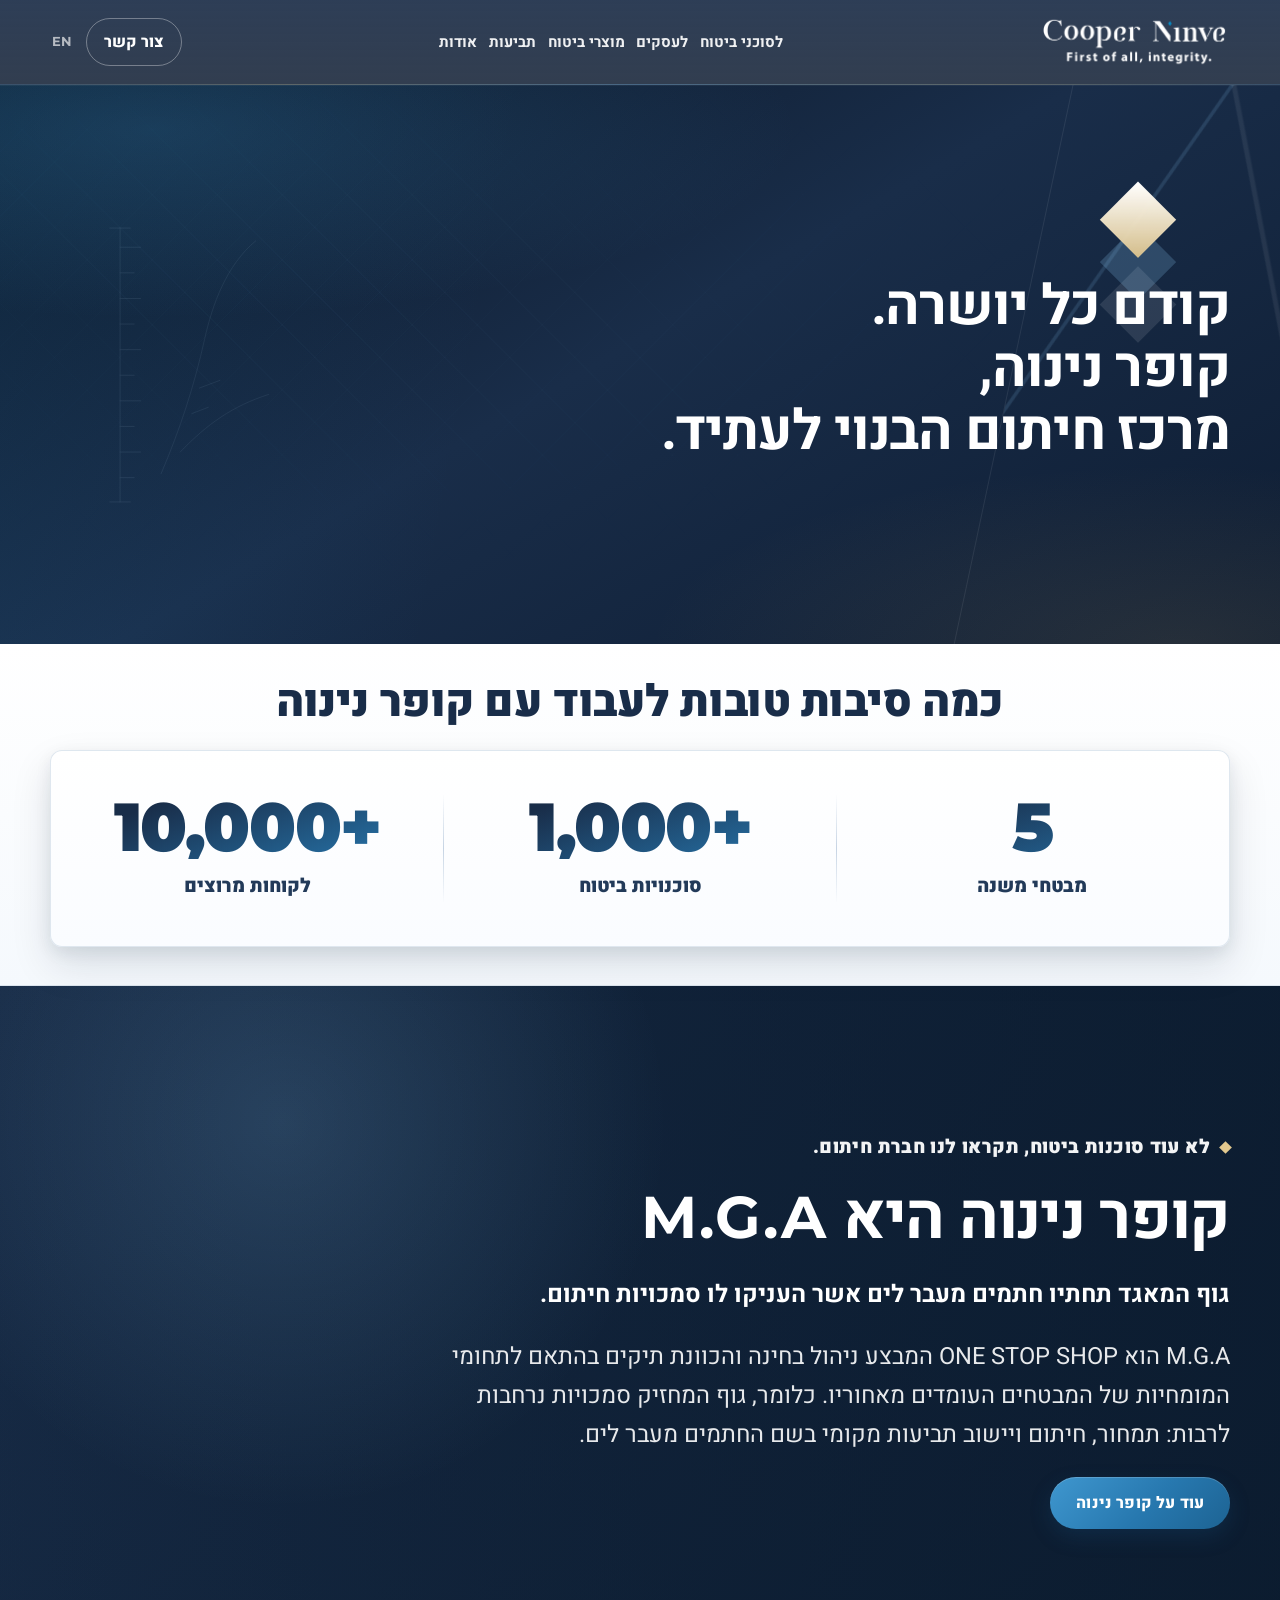
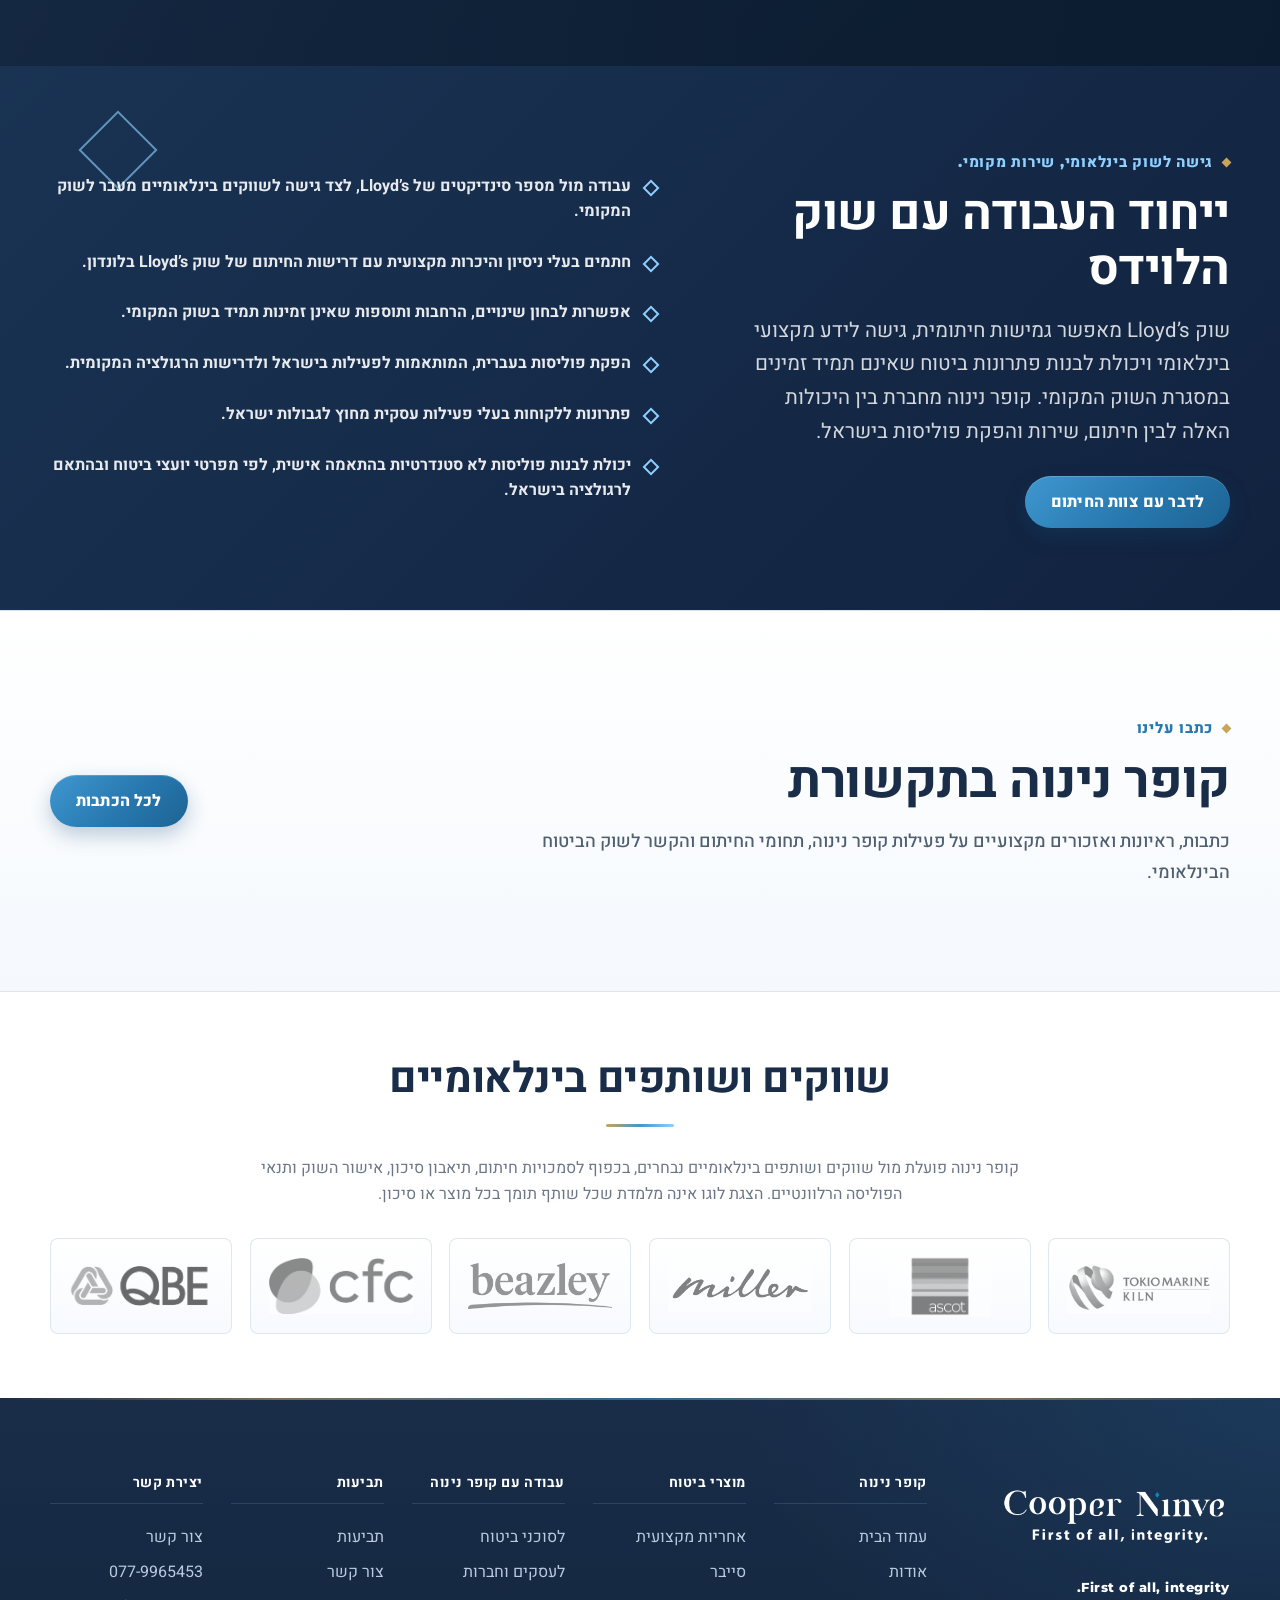
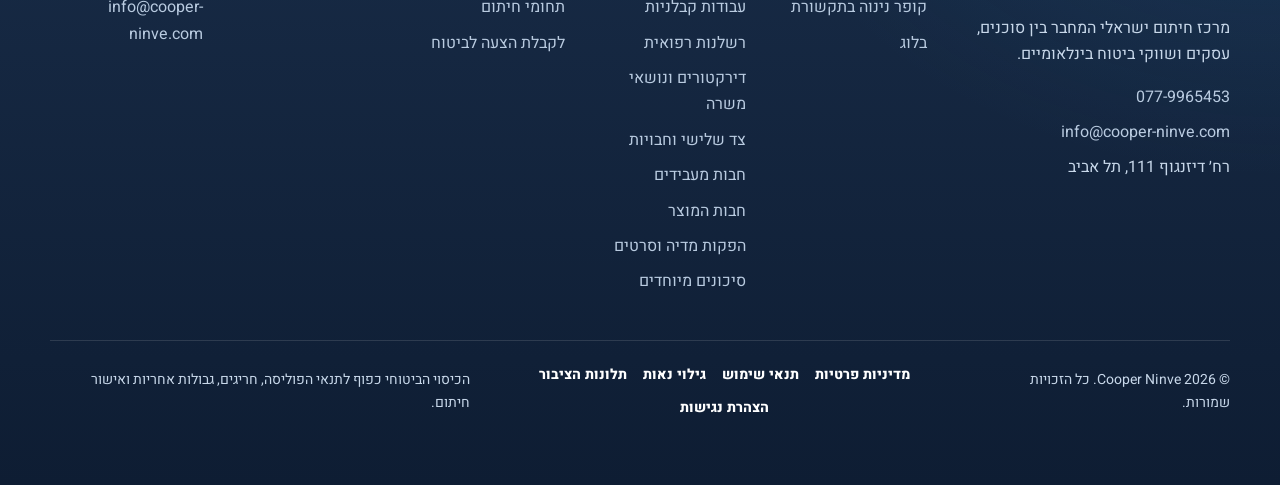
==== commit 50c3cdd4: "Connect Hebrew landing pages to CMS Co-authored-by: Cursor <cursoragent@cursor.com>" ====
--- a/index.html
+++ b/index.html
@@ -138,6 +138,8 @@
       <a href="tel:0779965453" data-track="click_phone">שיחה</a>
     </div>
 
+    <script src="/cms-client.js" defer></script>
+    <script src="/cms-landing.js" defer></script>
     <script src="/app.js" defer></script>
   </body>
 </html>
--- a/styles.css
+++ b/styles.css
@@ -1,19 +1,38 @@
 :root {
   --navy: #192D49;
   --navy-2: #223a59;
+  --navy-deep: #0e1d33;
+  --navy-ink: #0a1626;
   --blue: #2778AF;
   --blue-2: #1d6393;
+  --blue-bright: #3f97cf;
+  --sky: #8fd0ff;
+  --gold: #c9a45b;
+  --gold-soft: #e3c98f;
   --ink: #192D49;
-  --muted: #777777;
+  --muted: #6b7787;
   --line: #dce5ee;
-  --soft: #f4f7fb;
+  --line-strong: #c6d4e4;
+  --soft: #f3f7fc;
+  --paper: #f7f9fd;
+  --mist: #eef3f9;
   --white: #fff;
-  --radius: 8px;
-  --shadow: 0 18px 45px rgba(25, 45, 73, 0.14);
-  --shadow-hover: 0 18px 42px rgba(25, 45, 73, 0.14);
+  --radius: 12px;
+  --radius-sm: 8px;
+  --radius-lg: 20px;
+  --shadow: 0 2px 8px rgba(16, 32, 55, .06), 0 22px 50px rgba(11, 26, 48, .16);
+  --shadow-sm: 0 1px 2px rgba(16, 32, 55, .05), 0 4px 12px rgba(16, 32, 55, .06);
+  --shadow-md: 0 6px 16px rgba(16, 32, 55, .08), 0 18px 40px rgba(11, 26, 48, .12);
+  --shadow-lg: 0 12px 28px rgba(16, 32, 55, .12), 0 34px 70px rgba(9, 22, 42, .20);
+  --shadow-hover: 0 14px 32px rgba(16, 32, 55, .13), 0 30px 64px rgba(9, 22, 42, .20);
   --focus: #8fd0ff;
-  --ease: 200ms ease;
+  --font-body: "Heebo", Arial, "Helvetica Neue", sans-serif;
+  --font-display: "Montserrat", "Heebo", Arial, sans-serif;
+  --ease: 220ms cubic-bezier(.22, 1, .36, 1);
   --ease-premium: cubic-bezier(.22, 1, .36, 1);
+  --ease-out: cubic-bezier(.16, 1, .3, 1);
+  --ease-in-out: cubic-bezier(.76, 0, .24, 1);
+  --header-h: 84px;
 }
 
 * { box-sizing: border-box; }
@@ -22,9 +41,12 @@
   margin: 0;
   color: var(--ink);
   background: var(--white);
-  font-family: "Heebo", Arial, "Helvetica Neue", sans-serif;
+  font-family: var(--font-body);
   line-height: 1.65;
   overflow-x: hidden;
+  -webkit-font-smoothing: antialiased;
+  -moz-osx-font-smoothing: grayscale;
+  text-rendering: optimizeLegibility;
 }
 main, .site-header, .site-footer, .hero, .section { max-width: 100%; overflow-x: hidden; }
 a { color: inherit; text-decoration: none; }
@@ -127,20 +149,48 @@
   top: 0;
   z-index: 1000;
   overflow: visible;
-  background: var(--navy-2);
+  background:
+    linear-gradient(180deg, rgba(23, 41, 68, .90), rgba(16, 30, 51, .86));
+  -webkit-backdrop-filter: saturate(140%) blur(14px);
+  backdrop-filter: saturate(140%) blur(14px);
   color: white;
-  box-shadow: 0 1px 0 rgba(255,255,255,.06);
+  border-bottom: 1px solid rgba(143, 208, 255, .12);
+  box-shadow: 0 1px 0 rgba(255,255,255,.05);
+  transition: background-color .4s var(--ease-out), box-shadow .4s var(--ease-out), border-color .4s var(--ease-out);
+}
+.site-header::after {
+  content: "";
+  position: absolute;
+  inset-inline: 0;
+  bottom: -1px;
+  height: 1px;
+  background: linear-gradient(90deg, transparent, rgba(201, 164, 91, .5) 22%, rgba(143, 208, 255, .35) 50%, rgba(201, 164, 91, .5) 78%, transparent);
+  opacity: .5;
+  pointer-events: none;
+}
+.site-header.is-scrolled {
+  background: linear-gradient(180deg, rgba(14, 27, 47, .94), rgba(11, 22, 40, .92));
+  box-shadow: 0 12px 34px rgba(6, 16, 32, .40);
+  border-bottom-color: rgba(143, 208, 255, .18);
 }
 .header-inner {
-  min-height: 84px;
+  min-height: var(--header-h);
   display: grid;
   grid-template-columns: 190px minmax(0, 1fr) auto;
   gap: 14px;
   align-items: center;
   overflow: visible;
-}
-.brand img { width: 190px; height: auto; aspect-ratio: 768 / 283; }
-.brand:hover { opacity: .86; }
+  transition: min-height .4s var(--ease-out);
+}
+.site-header.is-scrolled .header-inner { min-height: 70px; }
+.brand img {
+  width: 190px;
+  height: auto;
+  aspect-ratio: 768 / 283;
+  transition: width .4s var(--ease-out), filter var(--ease), transform var(--ease);
+}
+.site-header.is-scrolled .brand img { width: 168px; }
+.brand:hover img { transform: translateY(-1px); filter: drop-shadow(0 6px 14px rgba(143, 208, 255, .28)); }
 .main-nav {
   display: flex;
   gap: clamp(8px, .9vw, 15px);
@@ -168,12 +218,13 @@
   content: "";
   position: absolute;
   inset-inline: 0;
-  inset-block-end: 0;
+  inset-block-end: -2px;
   height: 2px;
-  background: currentColor;
+  background: linear-gradient(90deg, var(--gold), var(--sky));
   border-radius: 999px;
   opacity: 0;
-  transform: scaleX(.4);
+  transform: scaleX(.3);
+  transform-origin: center;
   transition: opacity var(--ease), transform var(--ease);
 }
 .main-nav a:hover,
@@ -255,21 +306,28 @@
   }
 }
 .main-nav .product-menu-link {
+  position: relative;
   display: block;
-  padding: 10px 12px;
-  border-radius: 8px;
+  padding: 11px 14px;
+  border-radius: var(--radius-sm);
+  border-inline-start: 2px solid transparent;
   white-space: normal;
   color: var(--ink);
   opacity: 1;
+  transition: background-color var(--ease), color var(--ease), border-color var(--ease), transform var(--ease);
 }
 .main-nav .product-menu-link::after {
   content: none;
 }
 .main-nav .product-menu-link:hover,
 .main-nav .product-menu-link:focus {
-  background: #f3f7fb;
+  background: linear-gradient(90deg, rgba(39,120,175,.09), rgba(39,120,175,.02));
+  border-inline-start-color: var(--gold);
   color: var(--navy);
-}
+  transform: translateX(-2px);
+}
+body.lang-en .main-nav .product-menu-link:hover,
+body.lang-en .main-nav .product-menu-link:focus { transform: translateX(2px); }
 .product-menu-link strong {
   display: block;
   font-size: 14px;
@@ -289,42 +347,80 @@
   white-space: nowrap;
 }
 .header-cta, .btn {
+  position: relative;
   border: 0;
   border-radius: 999px;
-  padding: 12px 24px;
+  padding: 13px 26px;
   min-height: 48px;
   display: inline-flex;
   align-items: center;
   justify-content: center;
-  gap: 8px;
+  gap: 9px;
   font-weight: 800;
+  letter-spacing: .01em;
   cursor: pointer;
-}
-.header-cta, .btn-primary { background: var(--blue); color: white; }
-.header-cta:hover, .btn-primary:hover { background: var(--blue-2); transform: translateY(-1px); box-shadow: 0 10px 22px rgba(7,25,54,.16); }
+  overflow: hidden;
+  isolation: isolate;
+}
+/* Sheen sweep shared by filled buttons */
+.header-cta::before, .btn-primary::before, .btn-outline::before {
+  content: "";
+  position: absolute;
+  inset: 0;
+  z-index: -1;
+  background: linear-gradient(115deg, transparent 30%, rgba(255,255,255,.28) 48%, transparent 66%);
+  transform: translateX(-120%);
+  transition: transform .7s var(--ease-out);
+}
+.header-cta:hover::before, .btn-primary:hover::before, .btn-outline:hover::before { transform: translateX(120%); }
+.header-cta, .btn-primary {
+  background: linear-gradient(135deg, var(--blue-bright), var(--blue) 55%, var(--blue-2));
+  color: white;
+  box-shadow: 0 8px 20px rgba(23, 74, 117, .28), inset 0 1px 0 rgba(255,255,255,.18);
+}
+.header-cta:hover, .btn-primary:hover {
+  transform: translateY(-2px);
+  box-shadow: 0 14px 30px rgba(23, 74, 117, .38), inset 0 1px 0 rgba(255,255,255,.24);
+}
+.header-cta:active, .btn-primary:active { transform: translateY(0); }
 .header-link {
   color: white;
-  border: 1px solid rgba(255,255,255,.36);
+  border: 1px solid rgba(255,255,255,.34);
   border-radius: 999px;
-  padding: 10px 15px;
+  padding: 10px 17px;
   font-weight: 800;
+  transition: color var(--ease), background-color var(--ease), border-color var(--ease), transform var(--ease), box-shadow var(--ease);
 }
 .header-link:hover {
-  background: white;
+  background: rgba(255,255,255,.96);
   color: var(--navy);
-  transform: translateY(-1px);
-}
-.btn-secondary { color: white; border: 1px solid rgba(255,255,255,.48); background: transparent; }
-.btn-secondary:hover { background: white; border-color: white; color: var(--navy); transform: translateY(-1px); }
-.btn-outline { color: var(--blue-2); border: 2px solid var(--blue); background: white; }
-.btn-outline:hover { background: var(--blue-2); border-color: var(--blue-2); color: white; transform: translateY(-1px); }
+  border-color: transparent;
+  transform: translateY(-2px);
+  box-shadow: 0 10px 24px rgba(6, 16, 32, .28);
+}
+.btn-secondary { color: white; border: 1px solid rgba(255,255,255,.5); background: rgba(255,255,255,.04); }
+.btn-secondary:hover { background: white; border-color: white; color: var(--navy); transform: translateY(-2px); box-shadow: 0 12px 28px rgba(6, 16, 32, .3); }
+.btn-outline { color: var(--blue-2); border: 2px solid rgba(39, 120, 175, .9); background: white; }
+.btn-outline:hover { color: white; border-color: var(--blue-2); transform: translateY(-2px); box-shadow: 0 12px 28px rgba(23, 74, 117, .26); }
+.btn-outline::after {
+  content: "";
+  position: absolute;
+  inset: 0;
+  z-index: -2;
+  background: linear-gradient(135deg, var(--blue-bright), var(--blue-2));
+  opacity: 0;
+  transition: opacity var(--ease);
+}
+.btn-outline:hover::after { opacity: 1; }
 .menu-toggle { display: none; background: transparent; color: white; border: 0; font-size: 28px; }
 .menu-toggle:hover { color: #8fd0ff; }
 
 .hero {
   background:
-    linear-gradient(100deg, rgba(39,120,175,.12) 0%, transparent 34%),
-    linear-gradient(135deg, #101f35 0%, var(--navy) 52%, #0f2239 100%);
+    radial-gradient(120% 80% at 12% 8%, rgba(63, 151, 207, .22) 0%, transparent 42%),
+    radial-gradient(90% 70% at 92% 100%, rgba(201, 164, 91, .12) 0%, transparent 46%),
+    linear-gradient(100deg, rgba(39,120,175,.14) 0%, transparent 38%),
+    linear-gradient(150deg, var(--navy-ink) 0%, var(--navy) 48%, var(--navy-deep) 100%);
   color: white;
   position: relative;
   overflow: hidden;
@@ -339,20 +435,38 @@
   border-inline-start: 1px solid rgba(255,255,255,.14);
   border-inline-end: 1px solid rgba(255,255,255,.08);
   background:
-    linear-gradient(116deg, transparent 0 22%, rgba(255,255,255,.1) 22.2% 22.6%, transparent 22.8% 100%),
+    linear-gradient(116deg, transparent 0 22%, rgba(143,208,255,.14) 22.2% 22.6%, transparent 22.8% 100%),
     linear-gradient(68deg, transparent 0 58%, rgba(255,255,255,.07) 58.2% 58.7%, transparent 59% 100%);
   transform: skewX(-12deg);
+  z-index: 0;
 }
 .hero::after {
   content: "";
   position: absolute;
   inset-inline-start: 9%;
   inset-block-start: 112px;
-  width: 52px;
-  height: 52px;
-  background: rgba(255,255,255,.88);
-  transform: rotate(45deg);
-  box-shadow: 28px 28px 0 rgba(255,255,255,.22), 56px 56px 0 rgba(255,255,255,.11);
+  width: 54px;
+  height: 54px;
+  background: linear-gradient(135deg, #ffffff, rgba(227, 201, 143, .92));
+  transform: translate3d(0, var(--hero-par, 0px), 0) rotate(45deg);
+  box-shadow: 30px 30px 0 rgba(143, 208, 255, .20), 60px 60px 0 rgba(255, 255, 255, .10);
+  will-change: transform;
+  z-index: 0;
+}
+/* Faint branded diamond lattice + cinematic vignette layer */
+.hero-inner::before {
+  content: "";
+  position: absolute;
+  inset: -10% -20%;
+  background-image:
+    repeating-linear-gradient(45deg, rgba(143,208,255,.05) 0 1px, transparent 1px 46px),
+    repeating-linear-gradient(-45deg, rgba(143,208,255,.05) 0 1px, transparent 1px 46px);
+  -webkit-mask-image: radial-gradient(70% 60% at 30% 40%, #000 0%, transparent 75%);
+  mask-image: radial-gradient(70% 60% at 30% 40%, #000 0%, transparent 75%);
+  opacity: .6;
+  pointer-events: none;
+  transform: translate3d(0, calc(var(--hero-par, 0px) * -.5), 0);
+  z-index: -1;
 }
 .hero-inner {
   padding: 88px 0 78px;
@@ -454,12 +568,33 @@
   margin-top: 28px;
 }
 .eyebrow {
-  color: #8fd0ff;
+  display: inline-flex;
+  align-items: center;
+  gap: 11px;
+  color: var(--sky);
   font-weight: 800;
-  margin: 0 0 12px;
-}
-h1, h2, h3 { line-height: 1.18; margin: 0; }
-h1 { font-size: clamp(54px, 4.6vw, 70px); line-height: 1.15; max-width: 780px; letter-spacing: 0; }
+  font-size: clamp(13px, 1vw, 14px);
+  letter-spacing: .16em;
+  text-transform: uppercase;
+  margin: 0 0 16px;
+}
+.eyebrow::before {
+  content: "";
+  flex: 0 0 auto;
+  width: 8px;
+  height: 8px;
+  background: var(--gold);
+  transform: rotate(45deg);
+  box-shadow: 0 0 0 4px rgba(201, 164, 91, .16);
+}
+body.lang-he .eyebrow { letter-spacing: .06em; text-transform: none; font-size: clamp(14px, 1.05vw, 16px); }
+h1, h2, h3 { line-height: 1.14; margin: 0; letter-spacing: -.01em; }
+body.lang-en h1, body.lang-en h2, body.lang-en h3,
+body.lang-en .hero-title, body.lang-en .mga-block h2 {
+  font-family: var(--font-display);
+  letter-spacing: -.02em;
+}
+h1 { font-size: clamp(54px, 4.6vw, 72px); line-height: 1.1; max-width: 780px; letter-spacing: -.02em; }
 .hero-title-line { white-space: nowrap; }
 .hero-home h1 {
   font-size: clamp(50px, 4.8vw, 72px);
@@ -593,32 +728,42 @@
   transform: rotate(-28deg);
 }
 .hero-card {
+  position: relative;
   grid-area: why;
   direction: rtl;
   text-align: right;
-  background: rgba(255,255,255,.97);
+  background: linear-gradient(180deg, rgba(255,255,255,.99), rgba(247,250,254,.98));
   color: var(--ink);
-  border-radius: 12px;
-  padding: 28px;
-  box-shadow: 0 22px 48px rgba(4, 14, 31, .24);
-  border: 1px solid rgba(255,255,255,.66);
+  border-radius: var(--radius);
+  padding: 32px;
+  box-shadow: 0 30px 64px rgba(4, 14, 31, .3);
+  border: 1px solid rgba(255,255,255,.7);
   justify-self: start;
   align-self: center;
   width: min(100%, 410px);
   max-width: 410px;
-}
-.hero-card h2 { font-size: 25px; margin-bottom: 18px; }
-.hero-card ul { direction: rtl; text-align: right; margin: 0; padding: 0; list-style: none; display: grid; gap: 12px; }
-.hero-card li { direction: rtl; text-align: right; padding-inline-start: 0; padding-inline-end: 28px; position: relative; color: #4f5f70; font-weight: 700; }
+  overflow: hidden;
+}
+.hero-card::before {
+  content: "";
+  position: absolute;
+  inset-block-start: 0;
+  inset-inline: 0;
+  height: 3px;
+  background: linear-gradient(90deg, var(--gold), var(--blue-bright), var(--sky));
+}
+.hero-card h2 { font-size: 25px; margin-bottom: 20px; letter-spacing: -.01em; }
+.hero-card ul { direction: rtl; text-align: right; margin: 0; padding: 0; list-style: none; display: grid; gap: 14px; }
+.hero-card li { direction: rtl; text-align: right; padding-inline-start: 0; padding-inline-end: 26px; position: relative; color: #4f5f70; font-weight: 700; }
 .hero-card li::before {
   content: "";
   position: absolute;
-  inset-inline-end: 0;
-  top: .72em;
-  width: 10px;
-  height: 10px;
-  border-radius: 50%;
-  background: var(--blue);
+  inset-inline-end: 2px;
+  top: .5em;
+  width: 9px;
+  height: 9px;
+  background: linear-gradient(135deg, var(--blue-bright), var(--blue-2));
+  transform: rotate(45deg);
 }
 
 @media (max-width: 1260px) and (min-width: 901px) {
@@ -633,7 +778,7 @@
   }
 }
 
-.section { padding: 78px 0; position: relative; }
+.section { padding: clamp(72px, 8vw, 116px) 0; position: relative; }
 .section > .container { position: relative; z-index: 1; }
 .home-counters {
   position: relative;
@@ -658,26 +803,41 @@
   grid-template-columns: repeat(3, minmax(0, 1fr));
   gap: 0;
   border: 1px solid rgba(220,229,238,.9);
-  border-radius: 12px;
-  background: rgba(255,255,255,.92);
-  box-shadow: 0 18px 44px rgba(7,25,54,.08);
+  border-radius: var(--radius);
+  background: linear-gradient(180deg, #ffffff, #fafcff);
+  box-shadow: var(--shadow-md);
   overflow: hidden;
 }
 .home-counter-card {
+  position: relative;
   min-width: 0;
-  padding: 30px 28px 28px;
+  padding: clamp(30px, 3.4vw, 46px) 28px;
   text-align: center;
-}
+  transition: background-color .3s ease;
+}
+.home-counter-card + .home-counter-card::before {
+  content: "";
+  position: absolute;
+  inset-inline-start: 0;
+  inset-block: 22%;
+  width: 1px;
+  background: linear-gradient(180deg, transparent, var(--line-strong), transparent);
+}
+.home-counter-card:hover { background-color: rgba(39, 120, 175, .035); }
 .home-counter-card strong {
   display: block;
   color: var(--navy);
-  font-family: "Montserrat", "Heebo", Arial, sans-serif;
-  font-size: clamp(44px, 5.1vw, 70px);
+  font-family: var(--font-display);
+  font-size: clamp(46px, 5.3vw, 74px);
   font-weight: 900;
   line-height: .95;
-  letter-spacing: 0;
+  letter-spacing: -.02em;
   direction: ltr;
   unicode-bidi: isolate;
+  background: linear-gradient(160deg, var(--navy) 20%, var(--blue));
+  -webkit-background-clip: text;
+  background-clip: text;
+  -webkit-text-fill-color: transparent;
 }
 .home-counter-card span {
   display: block;
@@ -692,15 +852,35 @@
 }
 .section-soft {
   background:
-    linear-gradient(180deg, rgba(255,255,255,.74), rgba(255,255,255,0) 34%),
-    var(--soft);
+    linear-gradient(180deg, #ffffff 0%, var(--soft) 30%, var(--mist) 100%);
+  border-top: 1px solid rgba(214, 227, 242, .7);
+  border-bottom: 1px solid rgba(214, 227, 242, .7);
 }
 .section-navy {
+  position: relative;
+  overflow: hidden;
   background:
-    radial-gradient(circle at 18% 18%, rgba(143,208,255,.12), transparent 34%),
-    linear-gradient(135deg, #14263f 0%, var(--navy) 58%, #102137 100%);
+    radial-gradient(120% 90% at 12% 6%, rgba(143,208,255,.16), transparent 40%),
+    radial-gradient(90% 80% at 96% 100%, rgba(201,164,91,.10), transparent 46%),
+    linear-gradient(150deg, #16283f 0%, var(--navy) 54%, var(--navy-deep) 100%);
   color: white;
 }
+/* Oversized low-opacity brand diamond signature on navy sections */
+.section-navy::before {
+  content: "";
+  position: absolute;
+  inset-block-start: -80px;
+  inset-inline-end: -60px;
+  width: 340px;
+  height: 340px;
+  border: 1px solid rgba(143, 208, 255, .12);
+  border-radius: 18px;
+  transform: rotate(45deg);
+  box-shadow: 0 0 0 1px rgba(143, 208, 255, .05) inset, 40px 40px 0 -1px rgba(201, 164, 91, .08);
+  pointer-events: none;
+  z-index: 0;
+}
+.section-navy > .container { position: relative; z-index: 1; }
 .mga-block {
   position: relative;
   overflow: hidden;
@@ -814,8 +994,23 @@
 }
 .mga-block h2 {
   font-size: clamp(42px, 5vw, 68px);
+  line-height: 1.06;
+  letter-spacing: -.02em;
   max-width: 850px;
   overflow-wrap: anywhere;
+}
+.mga-kicker {
+  letter-spacing: .02em;
+}
+.mga-kicker::before {
+  content: "";
+  display: inline-block;
+  width: 9px;
+  height: 9px;
+  margin-inline-end: 11px;
+  background: var(--gold-soft);
+  transform: rotate(45deg);
+  vertical-align: middle;
 }
 .mga-block h2 span {
   direction: ltr;
@@ -924,7 +1119,7 @@
   align-items: end;
   justify-content: space-between;
   gap: 28px;
-  margin-bottom: 34px;
+  margin-bottom: clamp(34px, 4vw, 52px);
 }
 .section-actions {
   display: flex;
@@ -932,8 +1127,19 @@
   gap: 12px;
   justify-content: flex-start;
 }
-.section-header h2, .center-title h2 { font-size: clamp(30px, 4vw, 48px); }
-.section-header p, .center-title p { color: var(--muted); max-width: 740px; margin: 12px 0 0; }
+.section-header h2, .center-title h2 { font-size: clamp(32px, 4.2vw, 50px); line-height: 1.08; letter-spacing: -.02em; }
+.section-header > div, .section-header > .section-header-copy { position: relative; }
+.section-header h2::after {
+  content: "";
+  display: block;
+  width: 54px;
+  height: 3px;
+  margin-top: 18px;
+  border-radius: 999px;
+  background: linear-gradient(90deg, var(--gold), var(--blue-bright));
+}
+.section-navy .section-header h2::after { background: linear-gradient(90deg, var(--gold-soft), var(--sky)); }
+.section-header p, .center-title p { color: var(--muted); max-width: 740px; margin: 16px 0 0; font-size: clamp(16px, 1.2vw, 18px); line-height: 1.7; }
 .section-navy .section-header p, .section-navy .center-title p { color: rgba(255,255,255,.76); }
 .product-detail-section {
   background: #fff;
@@ -1015,11 +1221,31 @@
 .product-side-nav,
 .product-side-cta {
   border: 1px solid var(--line);
-  border-radius: 8px;
-  background: #fff;
-  box-shadow: var(--shadow-soft);
-  padding: 22px;
-}
+  border-radius: var(--radius);
+  background: linear-gradient(180deg, #ffffff, #fafcff);
+  box-shadow: var(--shadow-sm);
+  padding: 24px;
+}
+.product-side-cta {
+  position: relative;
+  overflow: hidden;
+  border: 1px solid rgba(143,208,255,.16);
+  background:
+    radial-gradient(120% 90% at 100% 0%, rgba(63,151,207,.24), transparent 52%),
+    linear-gradient(160deg, var(--navy) 0%, var(--navy-deep) 100%);
+  color: #fff;
+  box-shadow: var(--shadow-md);
+}
+.product-side-cta::before {
+  content: "";
+  position: absolute;
+  inset-block-start: 0;
+  inset-inline: 0;
+  height: 3px;
+  background: linear-gradient(90deg, var(--gold), var(--blue-bright), var(--sky));
+}
+.product-side-cta h2 { color: #fff; }
+.product-side-cta p { color: rgba(255,255,255,.82) !important; }
 .product-side-links {
   display: grid;
   gap: 8px;
@@ -1121,22 +1347,31 @@
   min-height: 44px;
   padding: 10px 15px 10px 17px;
   border: 1px solid rgba(39,120,175,.2);
-  border-radius: 6px;
-  background: rgba(255,255,255,.78);
+  border-radius: var(--radius-sm);
+  background: rgba(255,255,255,.82);
   color: var(--navy);
-  box-shadow: 0 12px 28px rgba(25,45,73,.06);
+  box-shadow: var(--shadow-sm);
   font-weight: 800;
   line-height: 1.35;
+  transition: border-color var(--ease), box-shadow var(--ease), transform var(--ease), background-color var(--ease);
+}
+.example-chip:hover {
+  border-color: rgba(39,120,175,.42);
+  background: #fff;
+  box-shadow: 0 14px 30px rgba(25,45,73,.12);
+  transform: translateY(-3px);
 }
 .example-chip::before {
   content: "";
-  width: 7px;
-  height: 7px;
+  width: 8px;
+  height: 8px;
   margin-inline-start: 10px;
-  border: 1.5px solid var(--focus);
+  background: linear-gradient(135deg, var(--gold), var(--blue-bright));
   transform: rotate(45deg);
   flex: 0 0 auto;
-}
+  transition: transform .3s var(--ease-out);
+}
+.example-chip:hover::before { transform: rotate(135deg); }
 .example-chip {
   overflow-wrap: anywhere;
 }
@@ -1280,6 +1515,28 @@
   font-weight: 500;
   line-height: 1.75;
 }
+@media (min-width: 641px) {
+  .lang-he .claims-flow::before,
+  .lang-he .claims-step::before {
+    display: none;
+  }
+  .lang-he .claims-step {
+    padding-block-start: 30px;
+  }
+  .lang-he .claims-step-number {
+    display: block;
+    width: auto;
+    height: auto;
+    margin-bottom: 18px;
+    border: 0;
+    border-radius: 0;
+    background: transparent;
+    font-size: 12px;
+    font-weight: 800;
+    line-height: 1;
+    letter-spacing: .12em;
+  }
+}
 .claims-flow-note {
   max-width: 860px;
   margin: 24px 0 0;
@@ -1291,14 +1548,28 @@
   line-height: 1.7;
 }
 .section-slogan {
+  display: inline-flex;
+  align-items: center;
+  gap: 10px;
   margin: 0;
-  margin-bottom: 10px;
+  margin-bottom: 12px;
   color: var(--blue);
-  font-family: "Montserrat", "Heebo", Arial, sans-serif;
-  font-size: 14px;
+  font-family: var(--font-display);
+  font-size: 13px;
   font-weight: 800;
-  letter-spacing: .04em;
-}
+  letter-spacing: .16em;
+  text-transform: uppercase;
+}
+.section-slogan::before {
+  content: "";
+  flex: 0 0 auto;
+  width: 7px;
+  height: 7px;
+  background: var(--gold);
+  transform: rotate(45deg);
+}
+body.lang-he .section-slogan { letter-spacing: .05em; text-transform: none; font-size: 15px; }
+.center-title .section-slogan { margin-inline: auto; }
 .section-header .section-slogan,
 .center-title .section-slogan {
   color: var(--blue);
@@ -1310,12 +1581,13 @@
 .center-title::after {
   content: "";
   display: block;
-  width: 78px;
-  height: 5px;
+  width: 68px;
+  height: 3px;
   border-radius: 999px;
-  background: var(--blue);
-  margin: 18px auto 0;
-}
+  background: linear-gradient(90deg, var(--gold), var(--blue-bright), var(--sky));
+  margin: 20px auto 0;
+}
+.section-navy .center-title::after { background: linear-gradient(90deg, var(--gold-soft), var(--sky)); }
 .underwriting-page-section {
   padding-block: 62px;
 }
@@ -1397,17 +1669,17 @@
 .grid-4 { grid-template-columns: repeat(4, minmax(0, 1fr)); }
 .grid-5 { grid-template-columns: repeat(5, minmax(0, 1fr)); }
 .card {
-  background: white;
+  background: linear-gradient(180deg, #ffffff, #fbfdff);
   border: 1px solid var(--line);
   border-radius: var(--radius);
-  padding: 28px;
+  padding: 30px;
   min-height: 100%;
   min-width: 0;
-  box-shadow: 0 8px 24px rgba(7,25,54,.06);
+  box-shadow: var(--shadow-sm);
   position: relative;
   isolation: isolate;
   overflow: hidden;
-  transition: border-color 220ms ease, box-shadow 240ms ease, transform 240ms var(--ease-premium), background-color 220ms ease;
+  transition: border-color 260ms var(--ease-out), box-shadow 320ms var(--ease-out), transform 340ms var(--ease-premium), background-color 260ms ease;
 }
 .card::after {
   content: "";
@@ -1415,38 +1687,64 @@
   inset: 0;
   pointer-events: none;
   border-radius: inherit;
-  background: linear-gradient(135deg, rgba(143,208,255,.13), transparent 42%);
+  background: linear-gradient(150deg, rgba(143,208,255,.14), transparent 46%);
   opacity: 0;
   transition: opacity var(--ease);
   z-index: -1;
 }
-.card:hover {
-  border-color: rgba(47, 135, 193, .36);
-  box-shadow: 0 18px 42px rgba(7,25,54,.13);
-  transform: translateY(-5px);
-}
-.card:hover::after {
-  opacity: 1;
-}
+/* Branded top accent that draws in on hover */
+.card::before {
+  content: "";
+  position: absolute;
+  inset-inline: 0;
+  inset-block-start: 0;
+  height: 3px;
+  background: linear-gradient(90deg, var(--gold), var(--blue-bright), var(--sky));
+  transform: scaleX(0);
+  transform-origin: var(--accent-origin, right center);
+  transition: transform 420ms var(--ease-out);
+  z-index: 1;
+}
+body.lang-en .card::before { transform-origin: left center; }
+.card:hover, .card-link:hover .card {
+  border-color: rgba(47, 135, 193, .4);
+  box-shadow: var(--shadow-md);
+  transform: translateY(-6px);
+}
+.card:hover::after { opacity: 1; }
+.card:hover::before, .card-link:hover .card::before { transform: scaleX(1); }
 .section-navy .card { color: var(--ink); }
-.card h3 { font-size: 24px; margin-bottom: 12px; }
-.card p { color: var(--muted); margin: 0 0 18px; }
+.card h3 { font-size: 23px; margin-bottom: 12px; letter-spacing: -.01em; }
+.card p { color: var(--muted); margin: 0 0 20px; }
 .card h3, .card p { overflow-wrap: anywhere; }
 .card a, .card-cta { color: var(--blue-2); font-weight: 800; }
 .card-link { display: block; }
 .card-link:hover {
-  border-color: rgba(47, 135, 193, .35);
-  box-shadow: 0 18px 42px rgba(7,25,54,.13);
-  transform: translateY(-5px);
+  border-color: rgba(47, 135, 193, .4);
+  box-shadow: var(--shadow-md);
+  transform: translateY(-6px);
 }
 .card-link:hover .card-cta { color: var(--navy); }
-.card-link:focus-visible { transform: translateY(-2px); }
+.card-link:focus-visible { transform: translateY(-3px); }
 .card-cta {
   display: inline-flex;
   align-items: center;
+  gap: 8px;
   min-height: 34px;
   border-bottom: 2px solid currentColor;
-}
+  padding-bottom: 1px;
+}
+.card-cta::after {
+  content: "→";
+  font-weight: 900;
+  line-height: 1;
+  transition: transform .34s var(--ease-out);
+}
+body.lang-he .card-cta::after { transform: scaleX(-1); }
+.card:hover .card-cta::after,
+.card-link:hover .card-cta::after { transform: translateX(4px); }
+body.lang-he .card:hover .card-cta::after,
+body.lang-he .card-link:hover .card-cta::after { transform: scaleX(-1) translateX(4px); }
 .home-press-teaser {
   background:
     linear-gradient(180deg, #ffffff 0%, #f5f9fd 100%);
@@ -1492,11 +1790,11 @@
 .press-group h2::after {
   content: "";
   display: block;
-  width: 64px;
-  height: 4px;
-  margin-top: 14px;
+  width: 58px;
+  height: 3px;
+  margin-top: 16px;
   border-radius: 999px;
-  background: var(--blue);
+  background: linear-gradient(90deg, var(--gold), var(--blue-bright), var(--sky));
 }
 .press-card-grid {
   direction: rtl;
@@ -1505,21 +1803,44 @@
   gap: 24px;
 }
 .press-card {
+  position: relative;
   display: flex;
   flex-direction: column;
   min-height: 100%;
-  padding: 28px;
+  padding: 30px;
   border: 1px solid var(--line);
   border-radius: var(--radius);
-  background: white;
-  box-shadow: 0 8px 24px rgba(7,25,54,.06);
+  background: linear-gradient(180deg, #ffffff, #fbfdff);
+  box-shadow: var(--shadow-sm);
   text-align: right;
-}
+  overflow: hidden;
+  transition: border-color 260ms var(--ease-out), box-shadow 320ms var(--ease-out), transform 340ms var(--ease-premium);
+}
+.press-card::before {
+  content: "";
+  position: absolute;
+  inset-block-start: 0;
+  inset-inline: 0;
+  height: 3px;
+  background: linear-gradient(90deg, var(--gold), var(--blue-bright), var(--sky));
+  transform: scaleX(0);
+  transform-origin: right center;
+  transition: transform 420ms var(--ease-out);
+}
+body.lang-en .press-card::before { transform-origin: left center; }
+.press-card:hover {
+  border-color: rgba(47, 135, 193, .34);
+  box-shadow: var(--shadow-md);
+  transform: translateY(-6px);
+}
+.press-card:hover::before { transform: scaleX(1); }
 .press-source {
   margin: 0 0 12px;
   color: var(--blue-2);
-  font-size: 14px;
-  font-weight: 900;
+  font-family: var(--font-display);
+  font-size: 13px;
+  font-weight: 800;
+  letter-spacing: .04em;
   line-height: 1.35;
 }
 .press-card h3 {
@@ -1579,23 +1900,37 @@
   transition: border-color var(--ease), box-shadow var(--ease), transform var(--ease);
 }
 .team-card:hover {
-  border-color: rgba(39,120,175,.28);
-  box-shadow: 0 20px 42px rgba(5, 18, 38, .28);
-  transform: translateY(-2px);
+  border-color: rgba(39,120,175,.32);
+  box-shadow: 0 26px 54px rgba(5, 18, 38, .34);
+  transform: translateY(-6px);
 }
 .team-photo {
-  height: 214px;
+  position: relative;
+  height: 236px;
   background: #eef4fa;
   display: grid;
   place-items: center;
   overflow: hidden;
 }
+.team-photo::after {
+  content: "";
+  position: absolute;
+  inset: 0;
+  background: linear-gradient(180deg, transparent 45%, rgba(14, 27, 47, .55));
+  opacity: .5;
+  transition: opacity .4s var(--ease-out);
+  pointer-events: none;
+  z-index: 1;
+}
+.team-card:hover .team-photo::after { opacity: .82; }
 .team-photo img {
   width: 100%;
   height: 100%;
   object-fit: cover;
   object-position: center top;
-}
+  transition: transform .8s var(--ease-out);
+}
+.team-card:hover .team-photo img { transform: scale(1.06); }
 .team-fallback {
   width: 100%;
   height: 100%;
@@ -1637,6 +1972,10 @@
   margin-inline: auto;
   text-align: right;
 }
+body.lang-en .about-article {
+  direction: ltr;
+  text-align: left;
+}
 .about-article h2 {
   color: var(--navy);
   font-size: clamp(34px, 4vw, 52px);
@@ -1646,11 +1985,11 @@
 .about-article h2::after {
   content: "";
   display: block;
-  width: 78px;
-  height: 5px;
-  margin: 18px auto 0;
+  width: 66px;
+  height: 3px;
+  margin: 20px auto 0;
   border-radius: 999px;
-  background: var(--blue);
+  background: linear-gradient(90deg, var(--gold), var(--blue-bright), var(--sky));
 }
 .about-article p {
   margin: 0;
@@ -1663,36 +2002,64 @@
   margin-top: 20px;
 }
 .icon-circle {
-  width: 74px;
-  height: 74px;
-  border-radius: 50%;
+  position: relative;
+  width: 68px;
+  height: 68px;
+  border-radius: 16px;
   display: grid;
   place-items: center;
-  background: #eaf3ff;
+  background: linear-gradient(150deg, #eef6ff, #dfeeff);
   color: var(--blue-2);
   font-size: 30px;
-  margin-bottom: 18px;
-  transition: background-color 220ms ease, color 220ms ease, box-shadow 240ms ease, transform 240ms var(--ease-premium);
+  margin-bottom: 20px;
+  box-shadow: inset 0 0 0 1px rgba(39, 120, 175, .12);
+  transition: background-color 240ms ease, color 240ms ease, box-shadow 260ms ease, transform 320ms var(--ease-premium);
+}
+.icon-circle::before {
+  content: "";
+  position: absolute;
+  inset: -1px;
+  border-radius: inherit;
+  padding: 1px;
+  background: linear-gradient(150deg, rgba(201,164,91,.5), transparent 60%);
+  -webkit-mask: linear-gradient(#000 0 0) content-box, linear-gradient(#000 0 0);
+  -webkit-mask-composite: xor;
+  mask-composite: exclude;
+  opacity: 0;
+  transition: opacity 260ms ease;
 }
 .card:hover .icon-circle,
+.card-link:hover .icon-circle,
 .card-link:focus-visible .icon-circle {
-  background: #dceeff;
-  color: var(--navy);
-  box-shadow: 0 12px 26px rgba(39,120,175,.16);
-  transform: translateY(-3px) scale(1.025);
-}
+  background: linear-gradient(150deg, var(--navy), var(--blue-2));
+  color: #fff;
+  box-shadow: 0 14px 30px rgba(23, 74, 117, .3);
+  transform: translateY(-4px);
+}
+.card:hover .icon-circle::before,
+.card-link:hover .icon-circle::before { opacity: 1; }
 
 .trust-strip {
-  background: white;
-  box-shadow: var(--shadow);
+  background: linear-gradient(180deg, #ffffff, #f9fcff);
+  box-shadow: var(--shadow-lg);
   transform: translateY(-42px);
   position: relative;
   z-index: 2;
   border-radius: var(--radius);
-  padding: 24px;
+  border: 1px solid rgba(255,255,255,.7);
+  padding: 26px;
   display: grid;
   grid-template-columns: repeat(5, minmax(0, 1fr));
   gap: 16px;
+}
+.trust-strip::before {
+  content: "";
+  position: absolute;
+  inset-inline: 26px;
+  inset-block-start: 0;
+  height: 2px;
+  background: linear-gradient(90deg, transparent, var(--gold) 30%, var(--blue-bright) 70%, transparent);
+  opacity: .55;
 }
 .trust-strip span {
   border-inline-start: 1px solid var(--line);
@@ -1714,19 +2081,41 @@
 }
 .feature-list { display: grid; gap: 14px; margin: 0; padding: 0; list-style: none; }
 .feature-list li {
-  background: white;
+  position: relative;
+  background: linear-gradient(180deg, #ffffff, #fbfdff);
   border: 1px solid var(--line);
-  border-radius: var(--radius);
-  padding: 18px 20px;
+  border-radius: var(--radius-sm);
+  padding: 18px 22px;
   font-weight: 700;
-  transition: border-color 220ms ease, box-shadow 240ms ease, transform 240ms var(--ease-premium), background-color 220ms ease;
+  overflow: hidden;
+  transition: border-color 240ms var(--ease-out), box-shadow 300ms var(--ease-out), transform 300ms var(--ease-premium), background-color 240ms ease;
+}
+.feature-list li::before {
+  content: "";
+  position: absolute;
+  inset-inline-start: 0;
+  inset-block: 0;
+  width: 3px;
+  background: linear-gradient(180deg, var(--gold), var(--blue-bright));
+  transform: scaleY(0);
+  transform-origin: center top;
+  transition: transform 340ms var(--ease-out);
 }
 .feature-list li:hover {
-  border-color: rgba(47, 135, 193, .3);
-  box-shadow: 0 14px 30px rgba(7,25,54,.1);
+  border-color: rgba(47, 135, 193, .32);
+  box-shadow: 0 16px 34px rgba(7,25,54,.12);
   transform: translateY(-3px);
 }
-.section-navy .feature-list li { background: rgba(255,255,255,.06); border-color: rgba(255,255,255,.14); }
+.feature-list li:hover::before { transform: scaleY(1); }
+.section-navy .feature-list li {
+  background: rgba(255,255,255,.055);
+  border-color: rgba(255,255,255,.14);
+  color: #fff;
+}
+.section-navy .feature-list li:hover {
+  background: rgba(255,255,255,.09);
+  border-color: rgba(143,208,255,.32);
+}
 
 .agent-workflow {
   direction: ltr;
@@ -1766,28 +2155,51 @@
   min-width: 0;
   min-height: 100%;
   position: relative;
-  background: white;
+  background: linear-gradient(180deg, #ffffff, #fafcff);
   border: 1px solid var(--line);
   border-radius: var(--radius);
-  padding: 26px 24px 24px;
-  box-shadow: 0 10px 28px rgba(7,25,54,.07);
-  transition: border-color 220ms ease, box-shadow 240ms ease, transform 240ms var(--ease-premium);
-}
+  padding: 28px 26px 26px;
+  box-shadow: var(--shadow-sm);
+  overflow: hidden;
+  transition: border-color 260ms var(--ease-out), box-shadow 320ms var(--ease-out), transform 340ms var(--ease-premium);
+}
+.workflow-card::before {
+  content: "";
+  position: absolute;
+  inset-block-start: 0;
+  inset-inline: 0;
+  height: 3px;
+  background: linear-gradient(90deg, var(--gold), var(--blue-bright), var(--sky));
+  transform: scaleX(0);
+  transform-origin: right center;
+  transition: transform 420ms var(--ease-out);
+}
+body.lang-en .workflow-card::before { transform-origin: left center; }
 .workflow-card:hover {
-  border-color: rgba(47, 135, 193, .28);
-  box-shadow: 0 18px 40px rgba(7,25,54,.12);
-  transform: translateY(-5px);
-}
+  border-color: rgba(47, 135, 193, .34);
+  box-shadow: var(--shadow-md);
+  transform: translateY(-6px);
+}
+.workflow-card:hover::before { transform: scaleX(1); }
 .workflow-card span {
-  width: 42px;
-  height: 42px;
-  border-radius: 50%;
+  width: 46px;
+  height: 46px;
+  border-radius: 13px;
   display: grid;
   place-items: center;
-  background: #eaf3ff;
+  background: linear-gradient(150deg, #eef6ff, #dfeeff);
+  box-shadow: inset 0 0 0 1px rgba(39,120,175,.12);
   color: var(--blue-2);
+  font-family: var(--font-display);
   font-weight: 900;
-  margin-bottom: 18px;
+  margin-bottom: 20px;
+  transition: background-color 260ms ease, color 260ms ease, box-shadow 260ms ease, transform 320ms var(--ease-premium);
+}
+.workflow-card:hover span {
+  background: linear-gradient(150deg, var(--navy), var(--blue-2));
+  color: #fff;
+  box-shadow: 0 12px 26px rgba(23,74,117,.28);
+  transform: translateY(-2px);
 }
 .workflow-card h3 {
   font-size: 22px;
@@ -1925,38 +2337,58 @@
   content: counter(step);
   width: 54px;
   height: 54px;
-  border-radius: 50%;
-  background: var(--blue);
+  border-radius: 15px;
+  background: linear-gradient(150deg, var(--navy), var(--blue-2));
   color: white;
   display: grid;
   place-items: center;
+  font-family: var(--font-display);
   font-weight: 900;
+  font-size: 20px;
+  box-shadow: 0 10px 22px rgba(23, 74, 117, .28), inset 0 0 0 1px rgba(255,255,255,.12);
 }
 .step h3 { font-size: 21px; }
 .step p { margin: 6px 0 0; color: var(--muted); }
 
 .form-panel {
-  background: white;
+  position: relative;
+  background: linear-gradient(180deg, #ffffff, #fafcff);
   border: 1px solid var(--line);
   border-radius: var(--radius);
-  padding: 30px;
-  box-shadow: var(--shadow);
+  padding: clamp(26px, 3vw, 36px);
+  box-shadow: var(--shadow-lg);
+  overflow: hidden;
+}
+.form-panel::before {
+  content: "";
+  position: absolute;
+  inset-block-start: 0;
+  inset-inline: 0;
+  height: 3px;
+  background: linear-gradient(90deg, var(--gold), var(--blue-bright), var(--sky));
 }
 .form-grid {
   display: grid;
   grid-template-columns: repeat(2, minmax(0, 1fr));
-  gap: 14px;
+  gap: 16px;
 }
 .form-grid .full { grid-column: 1 / -1; }
 input, select, textarea {
   width: 100%;
-  border: 1px solid #cbd8e5;
-  border-radius: 6px;
-  padding: 13px 14px;
-  background: white;
+  border: 1px solid var(--line-strong);
+  border-radius: var(--radius-sm);
+  padding: 14px 15px;
+  background: #fdfefe;
   color: var(--ink);
   text-align: right;
   caret-color: var(--blue-2);
+  transition: border-color var(--ease), box-shadow var(--ease), background-color var(--ease);
+}
+input:hover, select:hover, textarea:hover { border-color: var(--blue-2); }
+input:focus, select:focus, textarea:focus {
+  border-color: var(--blue);
+  background: #fff;
+  box-shadow: 0 0 0 4px rgba(39, 120, 175, .14);
 }
 select { cursor: pointer; }
 label span {
@@ -1976,13 +2408,34 @@
 
 .faq { display: grid; gap: 12px; }
 details {
-  background: white;
+  background: linear-gradient(180deg, #ffffff, #fbfdff);
   border: 1px solid var(--line);
-  border-radius: var(--radius);
-  padding: 18px 20px;
-}
-summary { cursor: pointer; font-weight: 800; border-radius: 6px; }
-details:hover { box-shadow: 0 12px 28px rgba(7,25,54,.08); }
+  border-radius: var(--radius-sm);
+  padding: 18px 22px;
+  transition: border-color var(--ease), box-shadow var(--ease);
+}
+summary {
+  cursor: pointer;
+  font-weight: 800;
+  border-radius: 6px;
+  list-style: none;
+  display: flex;
+  align-items: center;
+  gap: 12px;
+}
+summary::-webkit-details-marker { display: none; }
+summary::before {
+  content: "";
+  flex: 0 0 auto;
+  width: 9px;
+  height: 9px;
+  border: 2px solid var(--blue);
+  transform: rotate(45deg);
+  transition: transform .3s var(--ease-out), background-color .3s var(--ease-out);
+}
+details[open] summary::before { background: var(--gold); border-color: var(--gold); transform: rotate(225deg); }
+details:hover { border-color: rgba(47,135,193,.34); box-shadow: 0 14px 30px rgba(7,25,54,.09); }
+details[open] { border-color: rgba(47,135,193,.3); }
 details p { margin: 12px 0 0; color: var(--muted); }
 
 .knowledge-list a:hover, .card a:hover { color: var(--navy); }
@@ -1992,11 +2445,11 @@
 .partner-band h2::after {
   content: "";
   display: block;
-  width: 80px;
-  height: 5px;
+  width: 68px;
+  height: 3px;
   border-radius: 999px;
-  background: var(--navy);
-  margin: 18px auto 28px;
+  background: linear-gradient(90deg, var(--gold), var(--blue-bright), var(--sky));
+  margin: 20px auto 28px;
 }
 .partner-band p { max-width: 760px; margin: 0 auto 30px; color: var(--muted); }
 .partner-logos {
@@ -2006,19 +2459,19 @@
   align-items: center;
 }
 .partner-logo-card {
-  min-height: 62px;
+  min-height: 68px;
   display: grid;
   place-items: center;
   border: 1px solid rgba(220,229,238,.9);
-  border-radius: var(--radius);
-  background: #fbfdff;
-  padding: 14px 16px;
-  transition: opacity 260ms ease, border-color 220ms ease, box-shadow 260ms ease, transform 260ms var(--ease-premium);
+  border-radius: var(--radius-sm);
+  background: linear-gradient(180deg, #ffffff, #f7fafe);
+  padding: 16px 18px;
+  transition: opacity 260ms ease, border-color 240ms var(--ease-out), box-shadow 300ms var(--ease-out), transform 300ms var(--ease-premium);
 }
 .partner-logo-card:hover {
-  border-color: rgba(47,135,193,.26);
-  box-shadow: 0 14px 30px rgba(7,25,54,.08);
-  transform: translateY(-3px);
+  border-color: rgba(47,135,193,.3);
+  box-shadow: 0 14px 32px rgba(7,25,54,.1);
+  transform: translateY(-4px);
 }
 .partner-logos img {
   width: 100%;
@@ -2044,12 +2497,15 @@
 .feature-list li.reveal-item,
 .step.reveal-item,
 .partner-logo-card.reveal-item,
-.home-counter-card.reveal-item {
+.home-counter-card.reveal-item,
+.team-card.reveal-item,
+.press-card.reveal-item,
+.underwriting-process-step.reveal-item {
   opacity: 0;
   transform: translateY(var(--reveal-distance, 22px));
   transition-property: opacity, transform, border-color, box-shadow, background-color, color, filter;
-  transition-duration: var(--reveal-duration, 680ms), var(--reveal-duration, 680ms), 220ms, 220ms, 220ms, 220ms, 220ms;
-  transition-timing-function: var(--ease-premium), var(--ease-premium), ease, ease, ease, ease, ease;
+  transition-duration: var(--reveal-duration, 680ms), var(--reveal-duration, 680ms), 260ms, 320ms, 240ms, 240ms, 240ms;
+  transition-timing-function: var(--ease-out), var(--ease-out), ease, ease, ease, ease, ease;
   transition-delay: var(--reveal-delay, 0ms), var(--reveal-delay, 0ms), 0ms, 0ms, 0ms, 0ms, 0ms;
 }
 .workflow-card.reveal-item,
@@ -2060,28 +2516,36 @@
 .partner-logo-card.reveal-item {
   --reveal-distance: 16px;
   --reveal-duration: 780ms;
+}
+.team-card.reveal-item,
+.press-card.reveal-item {
+  --reveal-distance: 26px;
+  --reveal-duration: 720ms;
 }
 .card.reveal-item.is-visible,
 .workflow-card.reveal-item.is-visible,
 .feature-list li.reveal-item.is-visible,
 .step.reveal-item.is-visible,
 .partner-logo-card.reveal-item.is-visible,
-.home-counter-card.reveal-item.is-visible {
+.home-counter-card.reveal-item.is-visible,
+.team-card.reveal-item.is-visible,
+.press-card.reveal-item.is-visible,
+.underwriting-process-step.reveal-item.is-visible {
   opacity: 1;
   transform: translateY(0);
 }
 .card.reveal-item.is-visible:hover,
-.card-link.reveal-item.is-visible:hover {
-  transform: translateY(-5px);
-}
-.workflow-card.reveal-item.is-visible:hover {
-  transform: translateY(-5px);
+.card-link.reveal-item.is-visible:hover,
+.workflow-card.reveal-item.is-visible:hover,
+.press-card.reveal-item.is-visible:hover,
+.team-card.reveal-item.is-visible:hover {
+  transform: translateY(-6px);
 }
 .feature-list li.reveal-item.is-visible:hover {
   transform: translateY(-3px);
 }
 .partner-logo-card.reveal-item.is-visible:hover {
-  transform: translateY(-3px);
+  transform: translateY(-4px);
 }
 @media (prefers-reduced-motion: reduce) {
   .card.reveal-item,
@@ -2090,27 +2554,55 @@
   .step.reveal-item,
   .partner-logo-card.reveal-item,
   .home-counter-card.reveal-item,
+  .team-card.reveal-item,
+  .press-card.reveal-item,
+  .underwriting-process-step.reveal-item,
   .card.reveal-item.is-visible,
   .workflow-card.reveal-item.is-visible,
   .feature-list li.reveal-item.is-visible,
   .step.reveal-item.is-visible,
   .partner-logo-card.reveal-item.is-visible,
-  .home-counter-card.reveal-item.is-visible {
+  .home-counter-card.reveal-item.is-visible,
+  .team-card.reveal-item.is-visible,
+  .press-card.reveal-item.is-visible,
+  .underwriting-process-step.reveal-item.is-visible {
     opacity: 1;
     transform: none;
   }
 }
 
-.site-footer { background: var(--navy); color: white; }
-.footer-main { padding: 66px 0; }
+.site-footer {
+  position: relative;
+  background:
+    radial-gradient(90% 120% at 100% 0%, rgba(39,120,175,.16), transparent 46%),
+    linear-gradient(180deg, var(--navy) 0%, var(--navy-deep) 100%);
+  color: white;
+}
+.site-footer::before {
+  content: "";
+  position: absolute;
+  inset-inline: 0;
+  inset-block-start: 0;
+  height: 2px;
+  background: linear-gradient(90deg, transparent, var(--gold) 22%, var(--blue-bright) 50%, var(--gold) 78%, transparent);
+  opacity: .55;
+}
+.footer-main { padding: clamp(56px, 6vw, 78px) 0 66px; }
 .footer-grid { display: grid; grid-template-columns: 1.2fr .8fr .8fr 1.3fr; gap: 42px; }
 .footer-grid-wide { grid-template-columns: 1.35fr repeat(6, minmax(0, .75fr)); gap: 28px; }
 @media (min-width: 981px) {
   body.lang-he .footer-grid-wide { grid-template-columns: 1.35fr repeat(5, minmax(0, .75fr)); }
 }
-.footer-grid h3 { margin-bottom: 18px; }
-.footer-grid a { display: block; color: #c8d8ea; margin: 8px 0; }
-.footer-grid a:hover { color: white; transform: translateX(-2px); }
+.footer-grid h3 {
+  margin-bottom: 20px;
+  font-size: 14px;
+  letter-spacing: .04em;
+  color: #fff;
+  padding-bottom: 12px;
+  border-bottom: 1px solid rgba(143,208,255,.16);
+}
+.footer-grid a { display: block; color: #b9cbe0; margin: 9px 0; transition: color var(--ease), transform var(--ease); }
+.footer-grid a:hover { color: white; transform: translateX(-3px); }
 .footer-contact img { width: 230px; height: auto; aspect-ratio: 768 / 283; margin-bottom: 18px; }
 .footer-slogan {
   margin: 0 0 8px;
@@ -2179,6 +2671,25 @@
   background: white;
   color: var(--navy);
 }
+.lang-he .header-actions {
+  gap: 12px;
+}
+.lang-he .header-language-switcher,
+.lang-en .header-language-switcher {
+  border: 0;
+  border-radius: 0;
+  padding: 6px 2px;
+  color: rgba(255,255,255,.72);
+  font-weight: 700;
+  opacity: .9;
+  transition: color var(--ease), opacity var(--ease);
+}
+.lang-he .header-language-switcher:hover,
+.lang-en .header-language-switcher:hover {
+  background: transparent;
+  color: white;
+  opacity: 1;
+}
 .nav-language-switcher {
   display: none;
 }
@@ -2215,7 +2726,7 @@
 }
 body.lang-en .header-actions {
   justify-self: end;
-  gap: 8px;
+  gap: 12px;
 }
 body.lang-en .header-cta,
 body.lang-en .header-link {
@@ -2804,3 +3315,631 @@
   margin-inline: 0;
 }
 body.lang-en .hero:not(.hero-home) .hero-actions { justify-content: flex-start; }
+
+/* =========================================================================
+   MOBILE DESIGN PASS — dedicated small-screen & touch adaptation.
+   Scoped to touch pointers and <=640px so desktop/tablet stay untouched.
+   ========================================================================= */
+
+/* Lock background scroll while the mobile menu is open */
+body.nav-open { overflow: hidden; }
+
+/* ---- Touch devices: no sticky hover, restrained :active feedback ---- */
+@media (hover: none) {
+  .card:hover, .card-link:hover, .workflow-card:hover, .press-card:hover, .team-card:hover,
+  .feature-list li:hover, .partner-logo-card:hover, .example-chip:hover,
+  .card.reveal-item.is-visible:hover, .card-link.reveal-item.is-visible:hover,
+  .workflow-card.reveal-item.is-visible:hover, .press-card.reveal-item.is-visible:hover,
+  .team-card.reveal-item.is-visible:hover, .feature-list li.reveal-item.is-visible:hover,
+  .partner-logo-card.reveal-item.is-visible:hover {
+    transform: none;
+  }
+  .card:hover, .workflow-card:hover, .press-card:hover, .partner-logo-card:hover {
+    box-shadow: var(--shadow-sm);
+    border-color: var(--line);
+  }
+  .team-card:hover { box-shadow: 0 16px 34px rgba(5,18,38,.2); border-color: rgba(220,229,238,.85); }
+  .card:hover::before, .card-link:hover .card::before,
+  .workflow-card:hover::before, .press-card:hover::before { transform: scaleX(0); }
+  .feature-list li:hover { box-shadow: none; border-color: var(--line); }
+  .feature-list li:hover::before { transform: scaleY(0); }
+  .card:hover .icon-circle, .card-link:hover .icon-circle {
+    background: linear-gradient(150deg, #eef6ff, #dfeeff);
+    color: var(--blue-2);
+    box-shadow: inset 0 0 0 1px rgba(39,120,175,.12);
+    transform: none;
+  }
+  .card:hover .icon-circle::before, .card-link:hover .icon-circle::before { opacity: 0; }
+  .workflow-card:hover span {
+    background: linear-gradient(150deg, #eef6ff, #dfeeff);
+    color: var(--blue-2);
+    box-shadow: inset 0 0 0 1px rgba(39,120,175,.12);
+    transform: none;
+  }
+  .team-card:hover .team-photo img { transform: none; }
+  .team-card:hover .team-photo::after { opacity: .5; }
+  .card:hover .card-cta::after, .card-link:hover .card-cta::after { transform: none; }
+  body.lang-he .card:hover .card-cta::after,
+  body.lang-he .card-link:hover .card-cta::after { transform: scaleX(-1); }
+  .btn:hover, .btn-primary:hover, .header-cta:hover,
+  .btn-secondary:hover, .btn-outline:hover { transform: none; }
+  .btn-secondary:hover { background: rgba(255,255,255,.04); color: #fff; border-color: rgba(255,255,255,.5); }
+  .btn-outline:hover { color: var(--blue-2); }
+  .btn-outline:hover::after { opacity: 0; }
+  .example-chip:hover { border-color: rgba(39,120,175,.2); background: rgba(255,255,255,.82); box-shadow: var(--shadow-sm); }
+  .example-chip:hover::before { transform: rotate(45deg); }
+  .partner-logos img:hover { opacity: .58; filter: grayscale(1); }
+
+  /* Deliberate tap feedback */
+  .card:active, .card-link:active, .workflow-card:active, .press-card:active,
+  .team-card:active, .feature-list li:active, .example-chip:active, details:active {
+    transform: scale(.985);
+    transition-duration: .12s;
+  }
+  .btn:active, .btn-primary:active, .header-cta:active, .btn-secondary:active,
+  .btn-outline:active, .mobile-sticky a:active { transform: scale(.96); transition-duration: .1s; }
+  .product-side-link:active, .footer-grid a:active,
+  .main-nav a:active, .main-nav .product-menu-link:active { opacity: .68; }
+}
+
+/* ---- Calmer, faster reveal choreography on phones ---- */
+@media (max-width: 640px) {
+  .reveal-item { --reveal-distance: 14px; --reveal-duration: 480ms; }
+  .hero .reveal-item, .hero-card.reveal-item { --reveal-distance: 14px; --reveal-duration: 520ms; }
+  .card.reveal-item, .workflow-card.reveal-item, .feature-list li.reveal-item,
+  .step.reveal-item, .partner-logo-card.reveal-item, .home-counter-card.reveal-item,
+  .team-card.reveal-item, .press-card.reveal-item, .underwriting-process-step.reveal-item {
+    --reveal-distance: 15px;
+    --reveal-duration: 460ms;
+  }
+}
+
+/* ---- Header: slimmer, calmer, constant height ---- */
+@media (max-width: 640px) {
+  .site-header {
+    -webkit-backdrop-filter: saturate(130%) blur(8px);
+    backdrop-filter: saturate(130%) blur(8px);
+  }
+  .header-inner { min-height: 60px; gap: 10px; }
+  .site-header.is-scrolled .header-inner { min-height: 60px; }
+  .brand img, .site-header.is-scrolled .brand img { width: 128px; }
+  .menu-toggle {
+    display: inline-flex;
+    align-items: center;
+    justify-content: center;
+    width: 44px;
+    height: 44px;
+    margin-inline-start: -8px;
+    font-size: 24px;
+    line-height: 1;
+    border-radius: 12px;
+    transition: color var(--ease), background-color var(--ease), transform var(--ease);
+  }
+  .menu-toggle:active { background: rgba(255,255,255,.08); }
+  body.nav-open .menu-toggle { color: var(--gold-soft); transform: rotate(90deg); }
+}
+
+/* ---- Mobile menu: full-height designed panel ---- */
+@media (max-width: 640px) {
+  .main-nav {
+    inset-block-start: 60px;
+    inset-inline: 0;
+    inset-block-end: auto;
+    height: calc(100vh - 60px);
+    height: calc(100dvh - 60px);
+    /* Top-align the menu: the base horizontal nav uses justify-content:center,
+       which would vertically center this full-height column and open a large
+       gap under the header when the accordions are collapsed. */
+    justify-content: flex-start;
+    overflow-y: auto;
+    -webkit-overflow-scrolling: touch;
+    overscroll-behavior: contain;
+    background:
+      radial-gradient(120% 40% at 100% 0%, rgba(63,151,207,.16), transparent 60%),
+      linear-gradient(180deg, var(--navy) 0%, var(--navy-deep) 100%);
+    padding: 16px 16px calc(28px + env(safe-area-inset-bottom));
+    gap: 0;
+    border-top: 1px solid rgba(143,208,255,.14);
+    box-shadow: 0 24px 40px rgba(6,16,32,.4);
+  }
+  /* Beat the desktop `body.lang-en .main-nav { justify-content:center }` override
+     so the English mobile menu is top-aligned too (not vertically centered). */
+  body.lang-en .main-nav,
+  body.lang-he .main-nav { justify-content: flex-start; }
+  .main-nav.open { animation: navPanelIn .3s var(--ease-out); }
+  .main-nav > a,
+  .main-nav > .nav-product-menu {
+    border-bottom: 1px solid rgba(255,255,255,.08);
+  }
+  .main-nav a,
+  .nav-product-trigger {
+    min-height: 48px;
+    display: flex;
+    align-items: center;
+    padding: 11px 8px;
+    font-size: 16.5px;
+    font-weight: 700;
+    opacity: 1;
+  }
+  .nav-product-trigger { justify-content: space-between; gap: 10px; cursor: pointer; }
+  .main-nav a::after { display: none; }
+  /* Category expand chevron (replaces the desktop underline pseudo on mobile).
+     Higher specificity than `.main-nav a::after` since the trigger is an <a>. */
+  .main-nav .nav-product-trigger::after {
+    content: "";
+    position: static;
+    display: block;
+    flex: 0 0 auto;
+    width: 8px;
+    height: 8px;
+    margin-inline-end: 2px;
+    inset: auto;
+    background: none;
+    border: 0;
+    border-right: 2px solid rgba(255,255,255,.55);
+    border-bottom: 2px solid rgba(255,255,255,.55);
+    border-radius: 0;
+    opacity: 1;
+    transform: translateY(-2px) rotate(45deg);
+    transition: transform .28s var(--ease-out), border-color .28s var(--ease-out);
+  }
+  .main-nav .nav-product-menu.is-open .nav-product-trigger::after {
+    transform: translateY(1px) rotate(-135deg);
+    border-color: var(--gold-soft);
+  }
+  .main-nav > a.active,
+  .nav-product-trigger.active { color: var(--sky); }
+  .main-nav > a.active::before {
+    content: "";
+    width: 7px; height: 7px;
+    margin-inline-end: 10px;
+    background: var(--gold);
+    transform: rotate(45deg);
+    flex: 0 0 auto;
+  }
+  .nav-language-switcher {
+    margin-top: 10px;
+    padding-top: 14px;
+    min-height: 44px;
+    align-items: center;
+    justify-content: flex-start;
+    border: 0;
+    border-top: 1px solid rgba(255,255,255,.09);
+    border-radius: 0;
+    color: rgba(255,255,255,.74);
+    font-size: 14px;
+    letter-spacing: .06em;
+  }
+  .nav-language-switcher:active { color: #fff; background: transparent; }
+  /* Staggered entrance for menu items */
+  body.nav-open .main-nav > a,
+  body.nav-open .main-nav > .nav-product-menu,
+  body.nav-open .main-nav > .language-switcher {
+    animation: navItemIn .34s var(--ease-out) backwards;
+  }
+  body.nav-open .main-nav > *:nth-child(1) { animation-delay: .04s; }
+  body.nav-open .main-nav > *:nth-child(2) { animation-delay: .08s; }
+  body.nav-open .main-nav > *:nth-child(3) { animation-delay: .12s; }
+  body.nav-open .main-nav > *:nth-child(4) { animation-delay: .16s; }
+  body.nav-open .main-nav > *:nth-child(5) { animation-delay: .20s; }
+  body.nav-open .main-nav > *:nth-child(6) { animation-delay: .24s; }
+  /* Category submenu = collapsed accordion with flat editorial rows (no box) */
+  .main-nav .product-mega-menu {
+    display: block;
+    max-height: 0;
+    overflow: hidden;
+    visibility: hidden;
+    margin: 0;
+    padding: 0;
+    background: transparent;
+    border: 0;
+    box-shadow: none;
+    transition: max-height .32s var(--ease-out), visibility 0s linear .32s;
+  }
+  .nav-product-menu.is-open .product-mega-menu {
+    max-height: 900px;
+    visibility: visible;
+    transition: max-height .32s var(--ease-out), visibility 0s;
+  }
+  .main-nav .product-mega-menu::before { content: none; }
+  .main-nav .product-menu-column { padding: 0; }
+  .main-nav .product-menu-column + .product-menu-column { border-top: 0; padding-top: 0; }
+  .main-nav .product-menu-links { display: block; gap: 0; padding-block: 2px 10px; }
+  .main-nav .product-menu-link {
+    min-height: 42px;
+    display: flex;
+    align-items: center;
+    margin: 0;
+    margin-inline-start: 12px;
+    padding: 8px 10px;
+    border: 0;
+    border-inline-start: 1px solid rgba(143,208,255,.18);
+    border-radius: 0;
+    background: transparent;
+    color: rgba(255,255,255,.82);
+    transform: none;
+  }
+  .main-nav .product-menu-link:active,
+  .main-nav .product-menu-link:focus {
+    background: rgba(255,255,255,.06);
+    border-inline-start-color: var(--gold);
+    color: #fff;
+    transform: none;
+  }
+  .main-nav .product-menu-link strong { font-size: 15px; font-weight: 600; line-height: 1.3; }
+  /* Hide submenu descriptions in the mobile menu only (data/desktop untouched) */
+  .main-nav .product-menu-link span { display: none; }
+}
+
+/* ---- Mobile typography rebalance ---- */
+@media (max-width: 640px) {
+  h1 { font-size: clamp(26px, 7.2vw, 33px); line-height: 1.18; }
+  .hero-home h1,
+  body.lang-he .hero-home h1 { font-size: clamp(25px, 7vw, 32px); line-height: 1.2; }
+  .hero-positioning { font-size: clamp(22px, 6.4vw, 28px); line-height: 1.2; }
+  .hero p.lead, .hero-home p.lead,
+  body.lang-he .hero-home p.lead { font-size: clamp(15px, 4.2vw, 17px); line-height: 1.66; }
+  .hero-claims .hero-title { font-size: clamp(40px, 13vw, 62px); line-height: .98; }
+  .section-header h2, .center-title h2 { font-size: clamp(24px, 6.4vw, 30px); line-height: 1.14; }
+  .section-header h2::after { margin-top: 14px; }
+  .card h3 { font-size: 20px; margin-bottom: 10px; }
+  .card p { margin-bottom: 16px; }
+  .workflow-card h3 { font-size: 19px; }
+  .press-card h3 { font-size: clamp(20px, 5.4vw, 24px); }
+  .team-copy h3 { font-size: 21px; }
+  .eyebrow { font-size: 12px; margin-bottom: 12px; }
+  body.lang-he .eyebrow { font-size: 14px; }
+  .section-slogan { font-size: 12px; }
+  body.lang-he .section-slogan { font-size: 14px; }
+  .btn { font-size: 14px; }
+}
+
+/* ---- Mobile section rhythm ---- */
+@media (max-width: 640px) {
+  .section { padding: 44px 0; }
+  .section-soft { padding: 44px 0; }
+  .section-header { margin-bottom: 22px; }
+  .section-header p, .center-title p { margin-top: 12px; font-size: 15px; line-height: 1.62; }
+  .center-title { margin-bottom: 26px; }
+  .center-title::after { margin-top: 16px; }
+  .grid { gap: 14px; }
+  .workflow-cards { gap: 14px; }
+  .team-grid { gap: 14px; }
+  .press-card-grid { gap: 14px; }
+  .feature-list { gap: 12px; }
+  /* Oversized navy diamond: smaller & fainter on phones */
+  .section-navy::before { width: 200px; height: 200px; inset-block-start: -50px; inset-inline-end: -50px; opacity: .7; }
+}
+
+/* ---- Mobile cards: compact & premium ---- */
+@media (max-width: 640px) {
+  .card { padding: 20px; border-radius: 12px; box-shadow: 0 1px 2px rgba(16,32,55,.05), 0 6px 16px rgba(16,32,55,.05); }
+  .workflow-card { padding: 20px; border-radius: 12px; }
+  .press-card { padding: 22px; }
+  .team-card { border-radius: 12px; }
+  .feature-list li { padding: 15px 16px; }
+  .icon-circle { width: 56px; height: 56px; font-size: 26px; margin-bottom: 15px; border-radius: 14px; }
+  .workflow-card span { width: 42px; height: 42px; margin-bottom: 15px; }
+  .home-counter-card { padding: 24px 18px; }
+  .home-counter-card + .home-counter-card::before {
+    inset-block: auto 0;
+    inset-inline: 22%;
+    width: auto;
+    height: 1px;
+    background: linear-gradient(90deg, transparent, var(--line-strong), transparent);
+  }
+  .product-side-nav, .product-side-cta { padding: 20px; border-radius: 12px; }
+  .form-panel { border-radius: 12px; }
+}
+
+/* ---- Mobile hero: calmer decorative geometry ---- */
+@media (max-width: 640px) {
+  .hero-inner::before { display: none; }
+  .hero::after { width: 40px; height: 40px; opacity: .16; }
+  .hero-card { border-radius: 12px; }
+  .hero-card::before, .press-card::before, .workflow-card::before, .card::before { height: 2px; }
+}
+
+/* ---- Sticky bottom CTA: slimmer, safe-area aware ---- */
+@media (max-width: 640px) {
+  .mobile-sticky {
+    padding-bottom: env(safe-area-inset-bottom);
+    background: linear-gradient(180deg, rgba(16,30,51,.0), rgba(16,30,51,.0));
+    box-shadow: 0 -8px 24px rgba(7,25,54,.22);
+    border-top: 1px solid rgba(143,208,255,.16);
+  }
+  .mobile-sticky a {
+    padding: 12px 10px;
+    min-height: 52px;
+    display: flex;
+    align-items: center;
+    justify-content: center;
+    font-size: 14px;
+    letter-spacing: .01em;
+    line-height: 1.15;
+  }
+  .mobile-sticky a:first-child {
+    background: linear-gradient(135deg, var(--blue-bright), var(--blue) 60%, var(--blue-2));
+  }
+  .mobile-sticky a + a {
+    background: var(--navy);
+    box-shadow: inset 1px 0 0 rgba(143,208,255,.16);
+  }
+  .mobile-sticky a:active { filter: brightness(.92); }
+  /* Ensure the last content (footer) clears the sticky bar */
+  .footer-main { padding-bottom: calc(70px + env(safe-area-inset-bottom)); }
+}
+
+/* ---- Extra-small phones (<=380px): final tightening ---- */
+@media (max-width: 380px) {
+  h1 { font-size: clamp(23px, 7.4vw, 27px); }
+  .hero-home h1, body.lang-he .hero-home h1 { font-size: clamp(22px, 7vw, 26px); }
+  .hero-claims .hero-title { font-size: clamp(36px, 13vw, 46px); }
+  .section { padding: 40px 0; }
+  .card, .workflow-card { padding: 18px; }
+  .brand img, .site-header.is-scrolled .brand img { width: 118px; }
+}
+
+@keyframes navPanelIn {
+  from { opacity: 0; transform: translateY(-10px); }
+  to   { opacity: 1; transform: translateY(0); }
+}
+@keyframes navItemIn {
+  from { opacity: 0; transform: translateY(-8px); }
+  to   { opacity: 1; transform: translateY(0); }
+}
+@media (prefers-reduced-motion: reduce) {
+  .main-nav.open,
+  body.nav-open .main-nav > a,
+  body.nav-open .main-nav > .nav-product-menu,
+  body.nav-open .main-nav > .language-switcher {
+    animation: none;
+  }
+  body.nav-open .menu-toggle { transform: none; }
+  .main-nav .product-mega-menu { transition: none; }
+  .nav-product-trigger::after { transition: none; }
+}
+
+/* =========================================================================
+   MOBILE CARD CAROUSEL — tall repeated card grids become horizontal,
+   native scroll-snap swipe rows on phones only. Desktop/tablet untouched.
+   The .is-carousel class is added by JS to qualifying (3+ card) groups.
+   ========================================================================= */
+.carousel-nav { display: none; }
+
+@media (max-width: 640px) {
+  .is-carousel {
+    display: flex;
+    flex-wrap: nowrap;
+    align-items: stretch;      /* uniform card height → consistent top edge, no per-swipe jump */
+    gap: 14px;
+    width: 100%;
+    min-width: 0;
+    max-width: 100%;
+    margin-inline: 0;
+    padding-inline: 0;
+    /* small top + enough bottom that the card's soft shadow is not clipped by the
+       overflow-x scroll container (overflow-y is forced to a clipping value) */
+    padding-block: 4px 14px;
+    overflow-x: auto;
+    overflow-y: hidden;
+    scroll-snap-type: x mandatory;
+    scroll-padding-inline: 0;
+    -webkit-overflow-scrolling: touch;
+    overscroll-behavior-x: contain;
+    scrollbar-width: none;
+    -ms-overflow-style: none;
+  }
+  .is-carousel::-webkit-scrollbar { width: 0; height: 0; display: none; }
+  .is-carousel > * {
+    flex: 0 0 82vw;
+    width: 82vw;
+    max-width: 82vw;
+    min-height: 0;
+    scroll-snap-align: start;
+    scroll-snap-stop: always;
+    /* Carousel cards must never carry a vertical transform: the reveal's
+       translateY offset pushed cards into the clipped zone (top/badge cut off,
+       cards shifting between slides). Keep them flat and fully visible; the
+       horizontal swipe itself is the reveal. */
+    transform: none !important;
+    opacity: 1 !important;
+    transition-property: border-color, box-shadow, background-color;
+  }
+  /* Keep nested grid tracks from expanding to the carousel's scroll content */
+  .press-groups { grid-template-columns: minmax(0, 1fr); }
+  .press-group { min-width: 0; }
+  /* Slightly more compact card interiors inside a carousel */
+  .is-carousel > .card,
+  .is-carousel > .workflow-card { padding: 20px 20px 22px; }
+  .is-carousel > .press-card { padding: 22px; }
+
+  /* ---- Navigation: minimal brand indicator (arrows + diamond dots) ---- */
+  .carousel-nav {
+    display: flex;
+    align-items: center;
+    justify-content: center;
+    gap: 14px;
+    margin-top: 12px;
+  }
+  .carousel-arrow {
+    width: 38px;
+    height: 38px;
+    flex: 0 0 auto;
+    display: inline-flex;
+    align-items: center;
+    justify-content: center;
+    padding: 0;
+    font-size: 20px;
+    line-height: 1;
+    color: var(--blue-2);
+    background: #fff;
+    border: 1px solid var(--line-strong);
+    border-radius: 999px;
+    box-shadow: var(--shadow-sm);
+    transition: color var(--ease), background-color var(--ease), border-color var(--ease), opacity var(--ease), transform var(--ease);
+  }
+  .carousel-arrow:active { transform: scale(.92); }
+  .carousel-arrow:disabled {
+    opacity: .34;
+    box-shadow: none;
+    cursor: default;
+  }
+  .section-navy .carousel-arrow,
+  .team-section .carousel-arrow {
+    color: #fff;
+    background: rgba(255,255,255,.08);
+    border-color: rgba(143,208,255,.34);
+  }
+  .carousel-dots {
+    display: flex;
+    align-items: center;
+    gap: 9px;
+  }
+  .carousel-dot {
+    width: 8px;
+    height: 8px;
+    padding: 0;
+    border: 1.5px solid var(--line-strong);
+    background: transparent;
+    transform: rotate(45deg);
+    border-radius: 1px;
+    transition: background-color var(--ease), border-color var(--ease), transform var(--ease), width var(--ease), height var(--ease);
+  }
+  .carousel-dot.is-active {
+    width: 10px;
+    height: 10px;
+    border-color: transparent;
+    background: linear-gradient(135deg, var(--gold), var(--blue-bright));
+  }
+  .section-navy .carousel-dot,
+  .team-section .carousel-dot { border-color: rgba(143,208,255,.4); }
+  .section-navy .carousel-dot.is-active,
+  .team-section .carousel-dot.is-active { background: linear-gradient(135deg, var(--gold-soft), var(--sky)); }
+}
+
+@media (prefers-reduced-motion: reduce) {
+  .is-carousel { scroll-behavior: auto; }
+}
+
+/* =========================================================================
+   MOBILE FOOTER — brand/contact + branded single-open accordions + compact
+   legal. Desktop is preserved: the toggle reads as the old heading and the
+   panel is display:contents (invisible box), so links flow exactly as before.
+   ========================================================================= */
+.footer-group-toggle {
+  display: flex;
+  align-items: center;
+  justify-content: space-between;
+  gap: 12px;
+  width: 100%;
+  padding: 0;
+  margin: 0;
+  background: none;
+  border: 0;
+  font: inherit;
+  color: inherit;
+  letter-spacing: inherit;
+  text-align: inherit;
+  cursor: default;
+}
+.footer-chevron { display: none; }
+/* Desktop: panel wrappers vanish from the box tree — links behave as before */
+.footer-group-panel,
+.footer-group-panel-inner { display: contents; }
+
+@media (max-width: 640px) {
+  /* ---- Brand / contact: substantially tighter, still comfortable ---- */
+  .footer-main { padding: 26px 0 calc(62px + env(safe-area-inset-bottom)); }
+  .footer-contact { margin-bottom: 4px; padding-bottom: 16px; border-bottom: 1px solid rgba(143,208,255,.14); }
+  .footer-contact img { width: 156px; margin-bottom: 12px; }
+  .footer-contact .footer-slogan { margin: 0 0 6px; }
+  .footer-contact p { margin: 0 0 10px; font-size: 14px; line-height: 1.55; }
+  .footer-contact ul { display: grid; gap: 5px; }
+  .footer-contact li { line-height: 1.45; }
+
+  /* ---- Grid becomes a single stacked column of accordions ---- */
+  .footer-grid, .footer-grid-wide { display: block; }
+  .footer-nav-group { border-bottom: 1px solid rgba(143,208,255,.12); }
+
+  .footer-grid .footer-group-head {
+    margin: 0;
+    padding: 0;
+    border-bottom: 0;
+    font-size: 15px;
+  }
+  .footer-group-toggle {
+    cursor: pointer;
+    min-height: 52px;
+    padding: 14px 2px;
+    color: #fff;
+    transition: color var(--ease);
+  }
+  .footer-group-toggle:active { color: var(--sky); }
+  .footer-group-label { font-weight: 700; letter-spacing: .02em; }
+  .footer-nav-group.is-open .footer-group-label { color: var(--sky); }
+
+  /* Chevron built from borders (vertically symmetric → RTL-safe) */
+  .footer-chevron {
+    display: block;
+    flex: 0 0 auto;
+    width: 9px;
+    height: 9px;
+    margin-inline-end: 4px;
+    border-right: 2px solid var(--sky);
+    border-bottom: 2px solid var(--sky);
+    transform: translateY(-2px) rotate(45deg);
+    transition: transform .3s var(--ease-out);
+  }
+  .footer-nav-group.is-open .footer-chevron {
+    transform: translateY(1px) rotate(-135deg);
+    border-color: var(--gold-soft);
+  }
+
+  /* Collapsible panel: max-height animation (robust, no fr-track dependency) */
+  .footer-group-panel {
+    display: block;
+    max-height: 0;
+    overflow: hidden;
+    visibility: hidden;
+    transition: max-height .34s var(--ease-out), visibility 0s linear .34s;
+  }
+  .footer-nav-group.is-open .footer-group-panel {
+    max-height: 640px;
+    visibility: visible;
+    transition: max-height .34s var(--ease-out), visibility 0s;
+  }
+  .footer-group-panel-inner {
+    display: block;
+    min-height: 0;
+  }
+  .footer-grid .footer-group-panel-inner a {
+    margin: 0;
+    padding: 9px 2px 9px 14px;
+    font-size: 15px;
+    color: #b9cbe0;
+  }
+  body.lang-he .footer-grid .footer-group-panel-inner a { padding: 9px 14px 9px 2px; }
+  .footer-nav-group.is-open .footer-group-panel-inner { padding-bottom: 8px; }
+
+  /* ---- Legal area: compact, wrapping row, secondary disclaimer ---- */
+  .footer-bottom {
+    margin-top: 18px;
+    padding-top: 16px;
+    gap: 12px;
+  }
+  .footer-bottom > p { margin: 0; }
+  .footer-bottom > p:first-child { font-size: 13px; }
+  .footer-legal { gap: 8px 14px; }
+  .footer-legal a { font-size: 13px; }
+  .footer-bottom > p:last-child {
+    font-size: 11.5px;
+    line-height: 1.5;
+    color: rgba(185, 203, 224, .68);
+  }
+}
+
+@media (prefers-reduced-motion: reduce) {
+  .footer-group-panel { transition: none; }
+  .footer-chevron { transition: none; }
+}
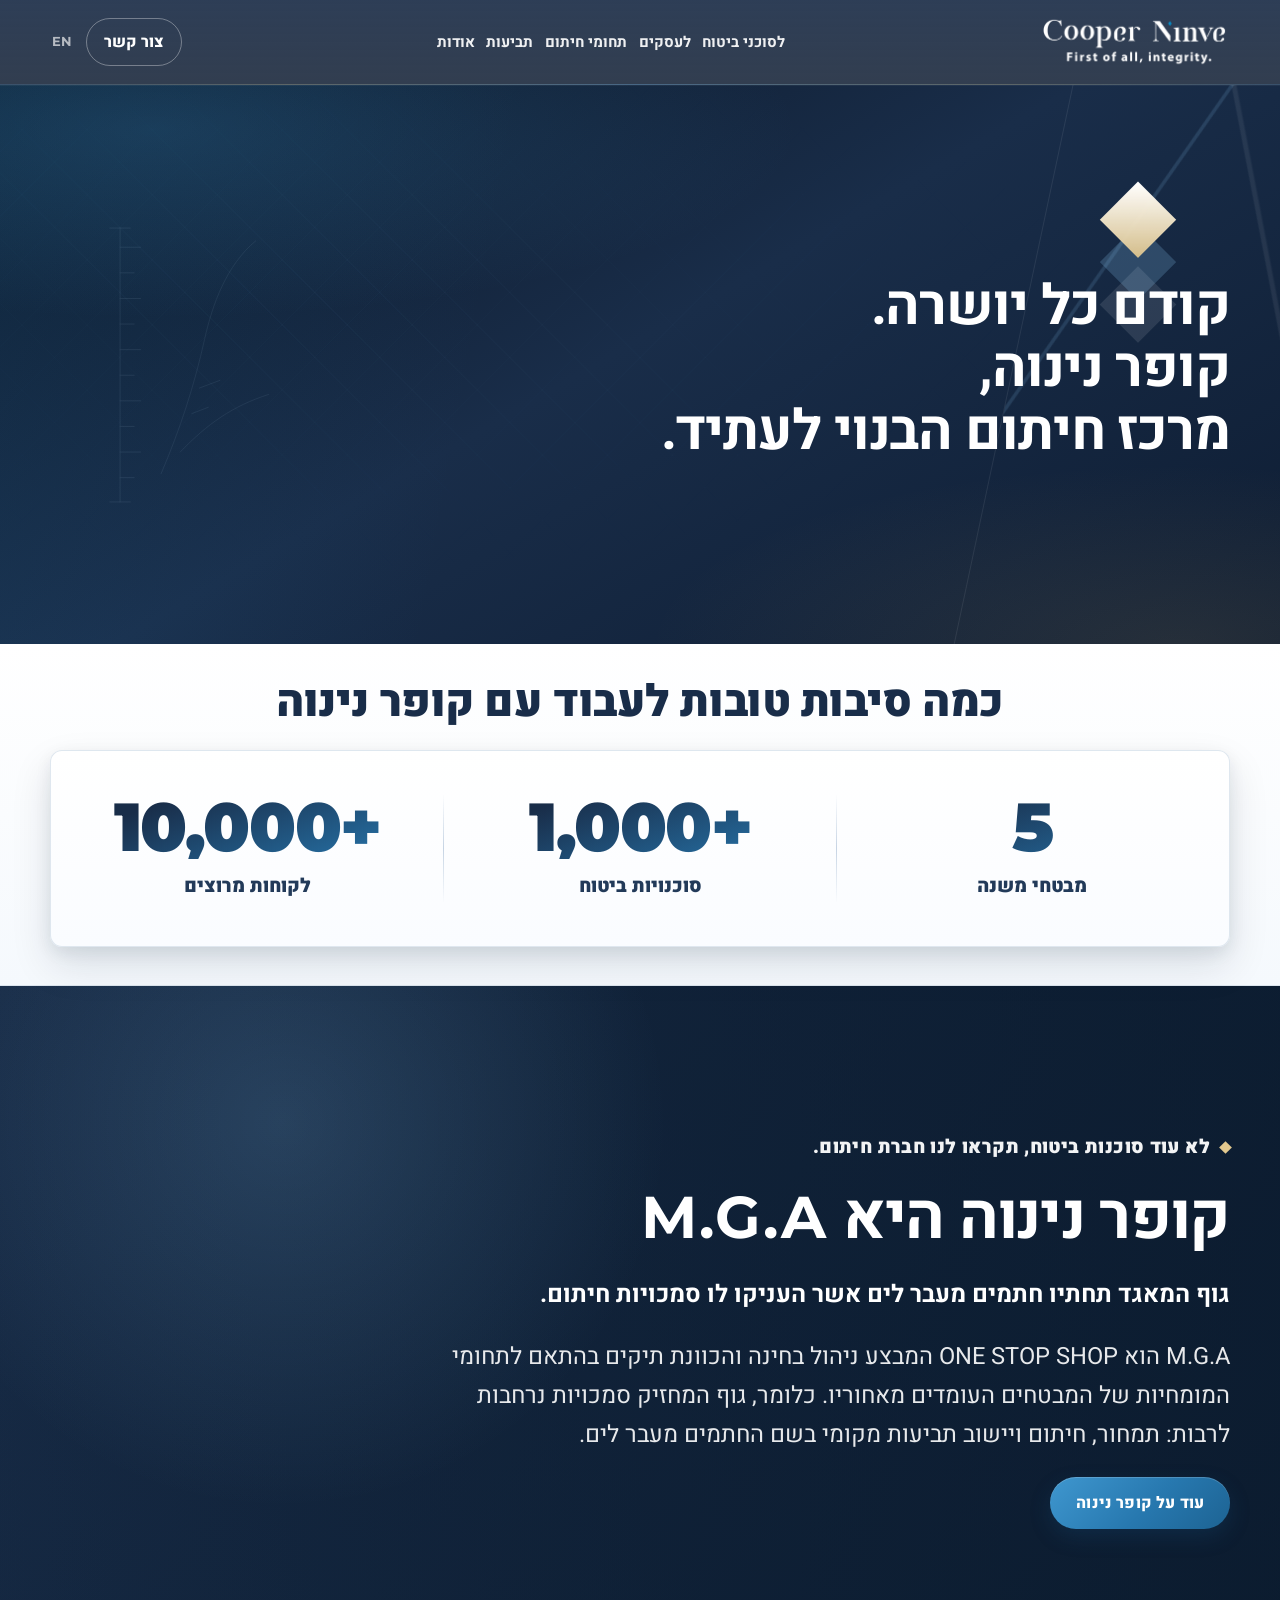
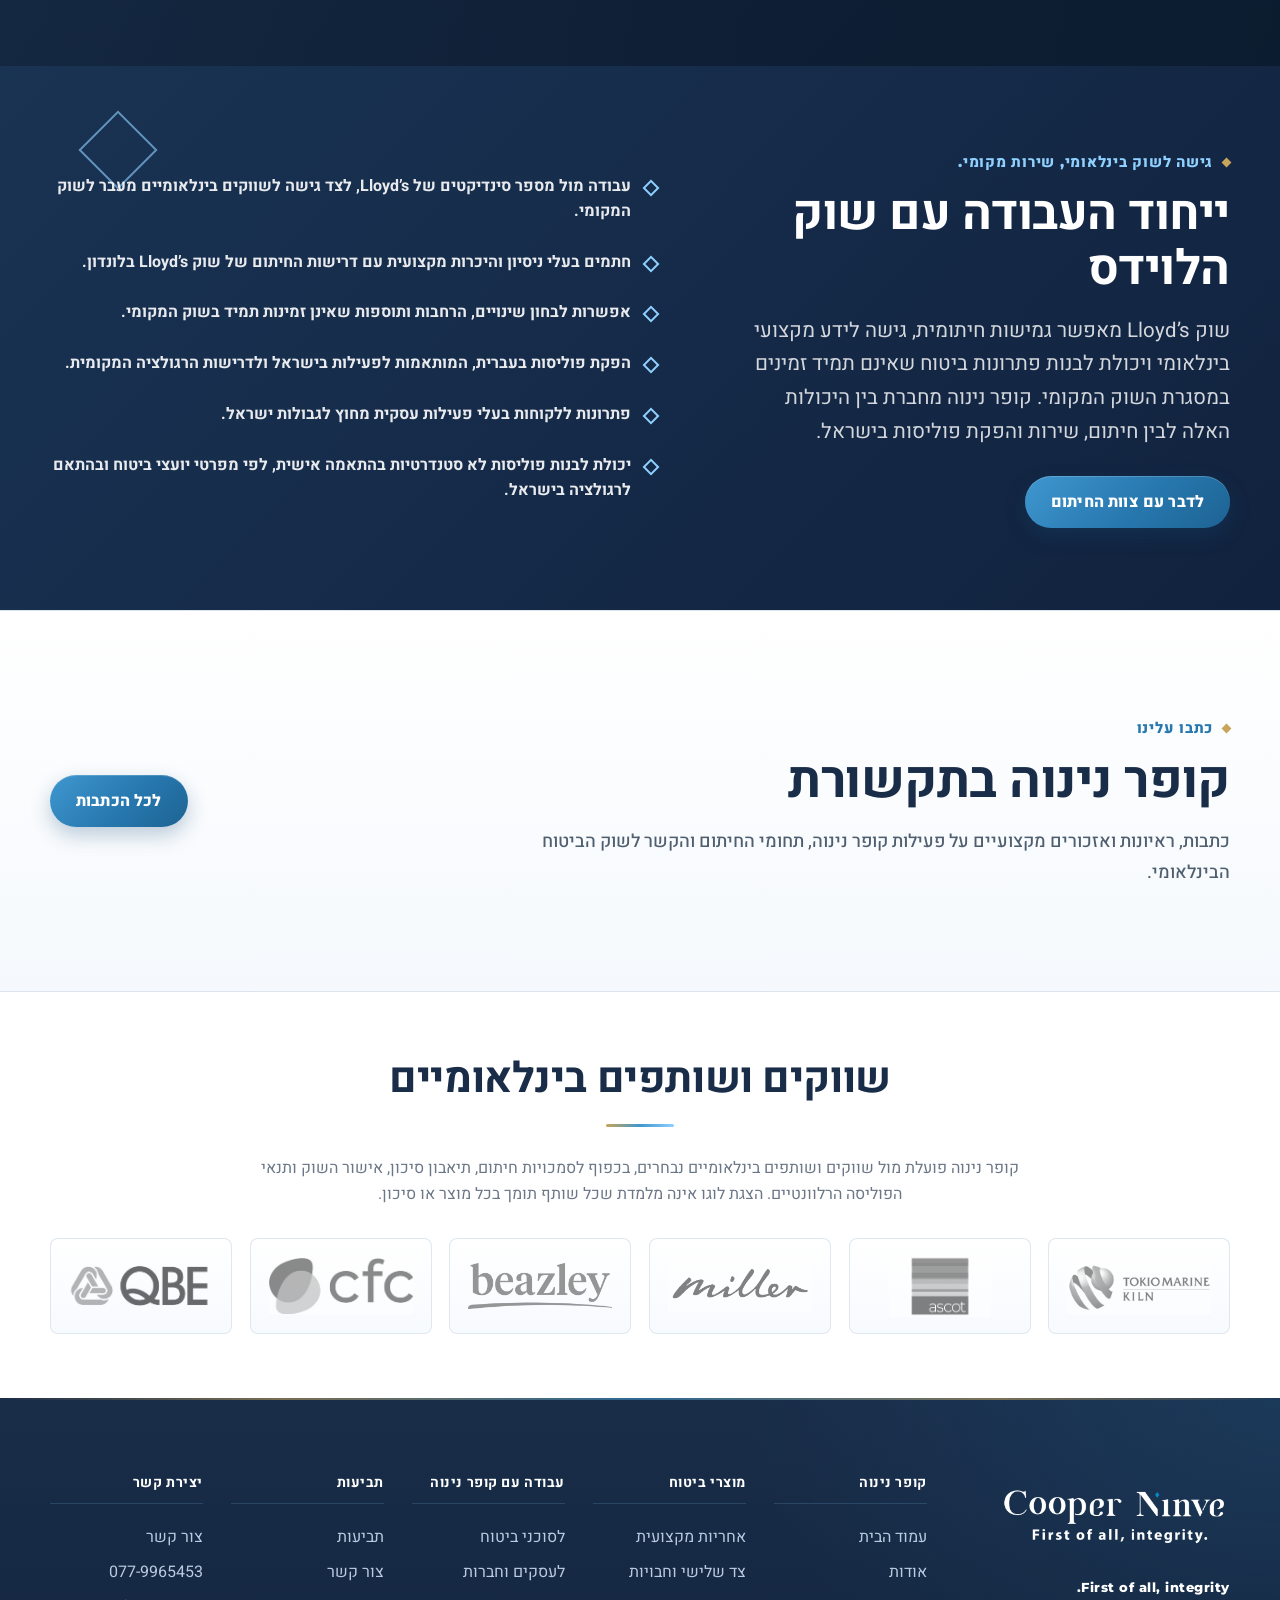
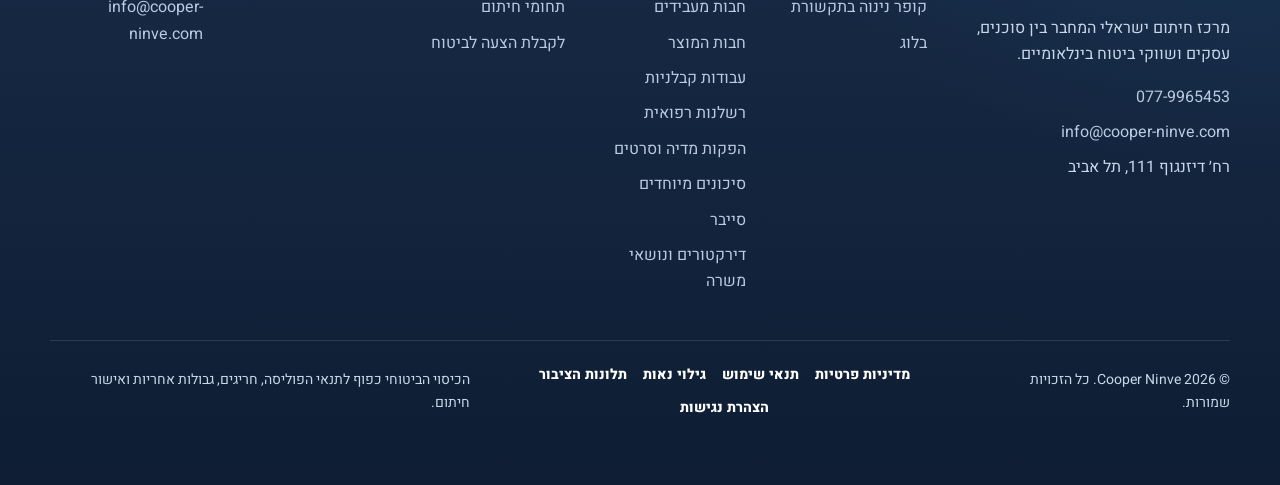
==== commit 622bdf0a: "Reorder underwriting products Co-authored-by: Cursor <cursoragent@cursor.com>" ====
--- a/index.html
+++ b/index.html
@@ -29,15 +29,15 @@
               <section class="product-menu-column">
                 <div class="product-menu-links">
                   <a class="product-menu-link" href="/professional-liability-insurance"><strong>אחריות מקצועית</strong><span>פתרונות ביטוח לסיכונים מקצועיים ולנותני שירותים.</span></a>
-                  <a class="product-menu-link" href="/cyber-insurance"><strong>סייבר</strong><span>פתרונות לסיכוני סייבר, מידע וטכנולוגיה.</span></a>
-                  <a class="product-menu-link" href="/contractors-all-risks-insurance"><strong>עבודות קבלניות</strong><span>פתרונות ביטוח לפרויקטים, עבודות וביצוע.</span></a>
-                  <a class="product-menu-link" href="/medical-malpractice-insurance"><strong>רשלנות רפואית</strong><span>פתרונות ביטוח לסיכונים רפואיים ומקצועות הבריאות.</span></a>
-                  <a class="product-menu-link" href="/directors-and-officers-insurance"><strong>דירקטורים ונושאי משרה</strong><span>כיסוי לנושאי משרה, הנהלות ודירקטוריונים.</span></a>
                   <a class="product-menu-link" href="/liability-insurance"><strong>צד שלישי וחבויות</strong><span>פתרונות לסיכוני חבות כלפי צדדים שלישיים.</span></a>
                   <a class="product-menu-link" href="/employers-liability-insurance"><strong>חבות מעבידים</strong><span>כיסוי לסיכוני אחריות מעבידים כלפי עובדים.</span></a>
                   <a class="product-menu-link" href="/product-liability-insurance"><strong>חבות המוצר</strong><span>כיסוי לאחריות הנובעת ממוצרים, ייצור ושיווק.</span></a>
+                  <a class="product-menu-link" href="/contractors-all-risks-insurance"><strong>עבודות קבלניות</strong><span>פתרונות ביטוח לפרויקטים, עבודות וביצוע.</span></a>
+                  <a class="product-menu-link" href="/medical-malpractice-insurance"><strong>רשלנות רפואית</strong><span>פתרונות ביטוח לסיכונים רפואיים ומקצועות הבריאות.</span></a>
                   <a class="product-menu-link" href="/media-production-insurance"><strong>הפקות מדיה וסרטים</strong><span>כיסוי להפקות, תוכן, צילום ומדיה.</span></a>
                   <a class="product-menu-link" href="/special-risks-insurance"><strong>סיכונים מיוחדים</strong><span>בחינת פתרונות לסיכונים מורכבים ולא שגרתיים.</span></a>
+                  <a class="product-menu-link" href="/cyber-insurance"><strong>סייבר</strong><span>פתרונות לסיכוני סייבר, מידע וטכנולוגיה.</span></a>
+                  <a class="product-menu-link" href="/directors-and-officers-insurance"><strong>דירקטורים ונושאי משרה</strong><span>כיסוי לנושאי משרה, הנהלות ודירקטוריונים.</span></a>
                   <a class="product-menu-link" href="/insurance-solutions"><strong>כל מוצרי הביטוח</strong><span>מעבר לעמוד המרכז את כלל תחומי הביטוח.</span></a>
                 </div>
               </section>
@@ -90,15 +90,15 @@
           <section>
             <h3>מוצרי ביטוח</h3>
             <a href="/professional-liability-insurance">אחריות מקצועית</a>
-            <a href="/cyber-insurance">סייבר</a>
-            <a href="/contractors-all-risks-insurance">עבודות קבלניות</a>
-            <a href="/medical-malpractice-insurance">רשלנות רפואית</a>
-            <a href="/directors-and-officers-insurance">דירקטורים ונושאי משרה</a>
             <a href="/liability-insurance">צד שלישי וחבויות</a>
             <a href="/employers-liability-insurance">חבות מעבידים</a>
             <a href="/product-liability-insurance">חבות המוצר</a>
+            <a href="/contractors-all-risks-insurance">עבודות קבלניות</a>
+            <a href="/medical-malpractice-insurance">רשלנות רפואית</a>
             <a href="/media-production-insurance">הפקות מדיה וסרטים</a>
             <a href="/special-risks-insurance">סיכונים מיוחדים</a>
+            <a href="/cyber-insurance">סייבר</a>
+            <a href="/directors-and-officers-insurance">דירקטורים ונושאי משרה</a>
           </section>
           <section>
             <h3>עבודה עם קופר נינוה</h3>
--- a/styles.css
+++ b/styles.css
@@ -1886,7 +1886,7 @@
   position: relative;
   z-index: 1;
   display: grid;
-  grid-template-columns: repeat(4, minmax(0, 1fr));
+  grid-template-columns: repeat(3, minmax(0, 1fr));
   gap: 24px;
 }
 .team-card {
@@ -1955,7 +1955,7 @@
   color: var(--blue-2);
   font-weight: 900;
   font-size: 15px;
-  margin: 0 0 12px;
+  margin: 0;
 }
 .team-copy p:not(.team-role) {
   color: var(--muted);
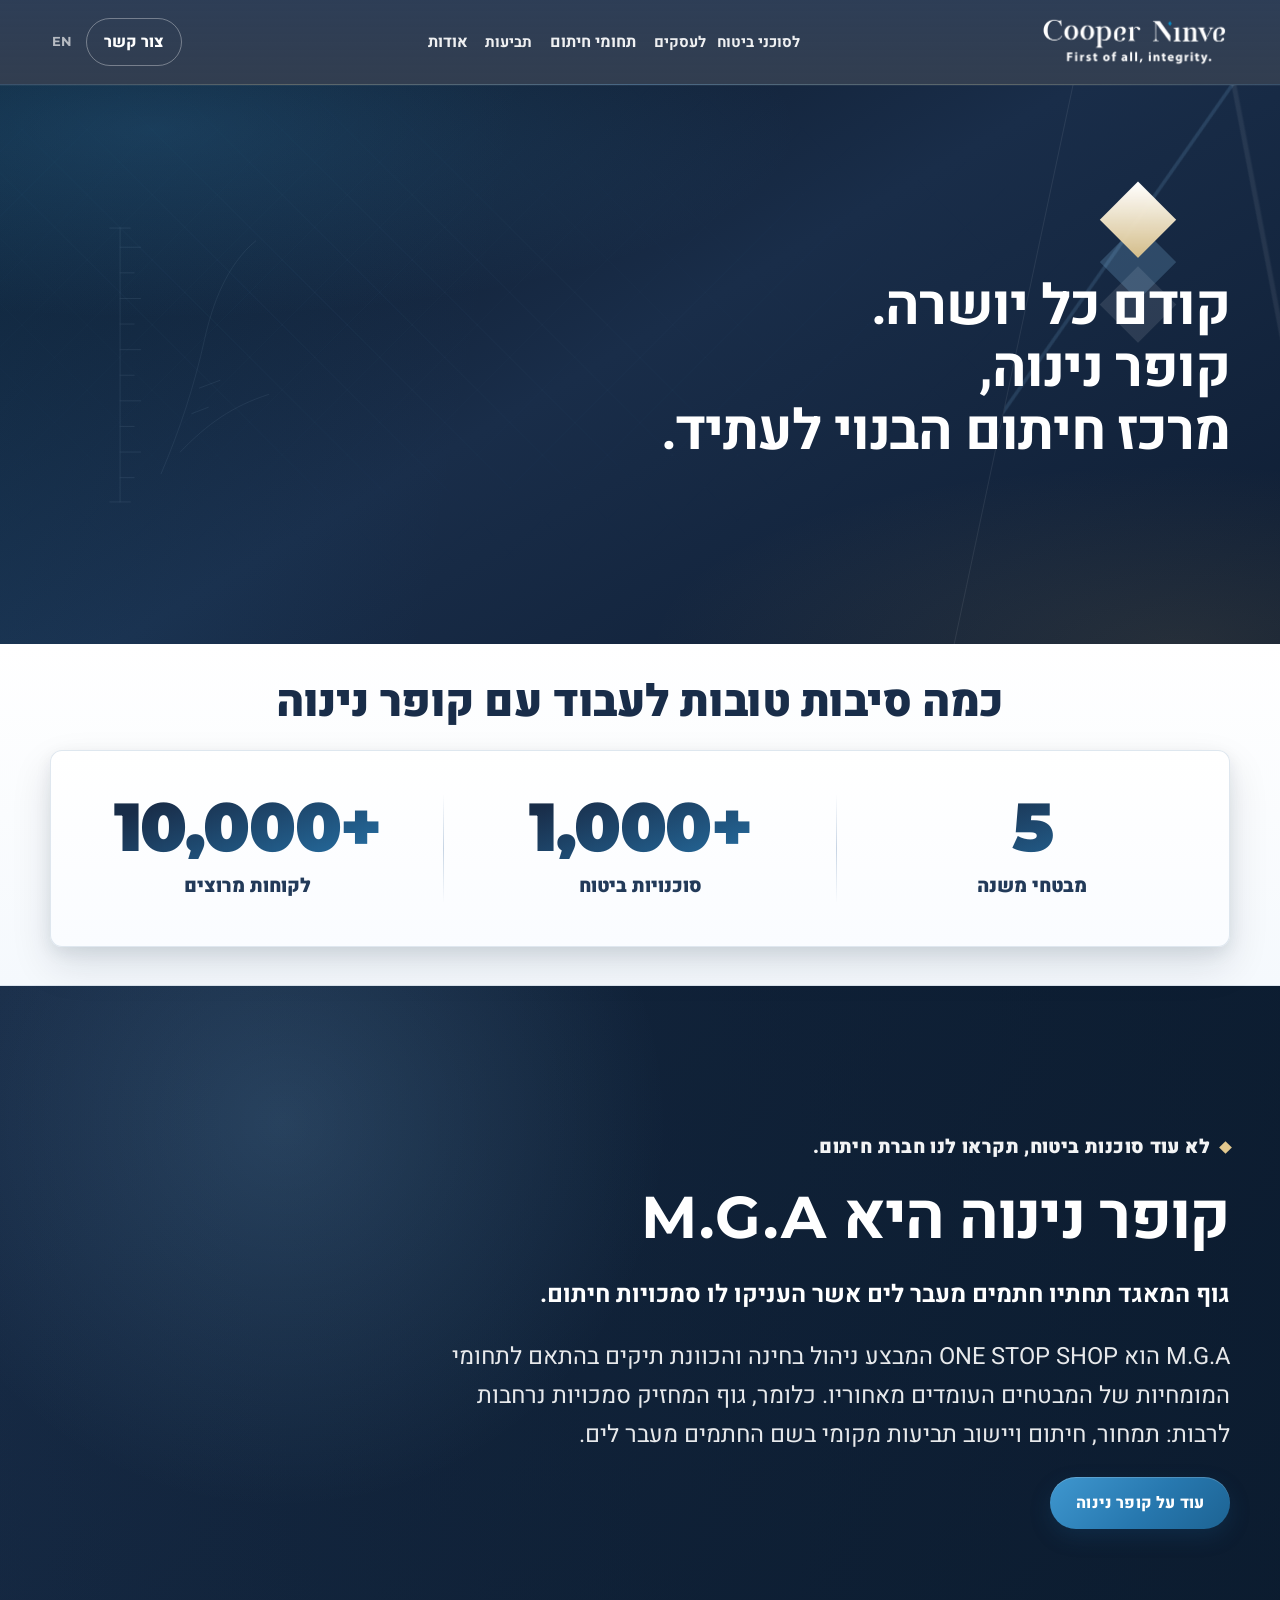
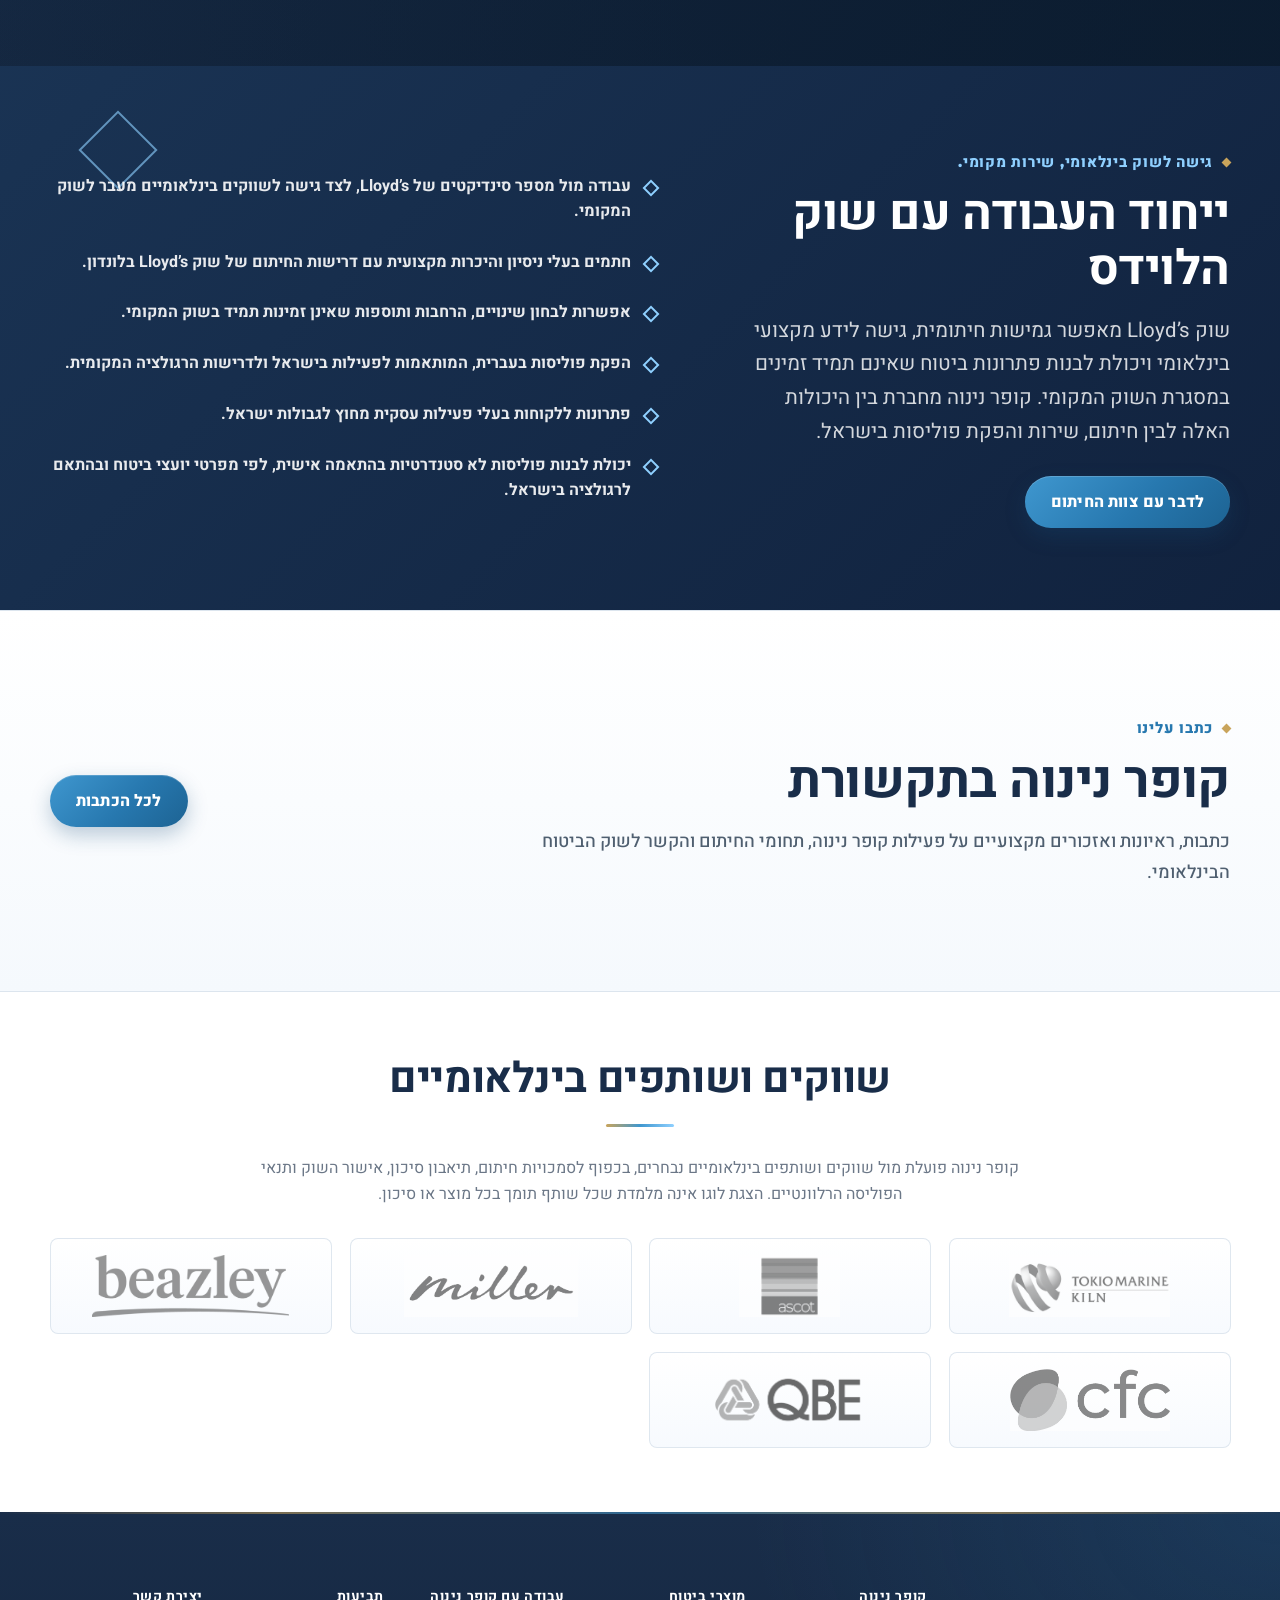
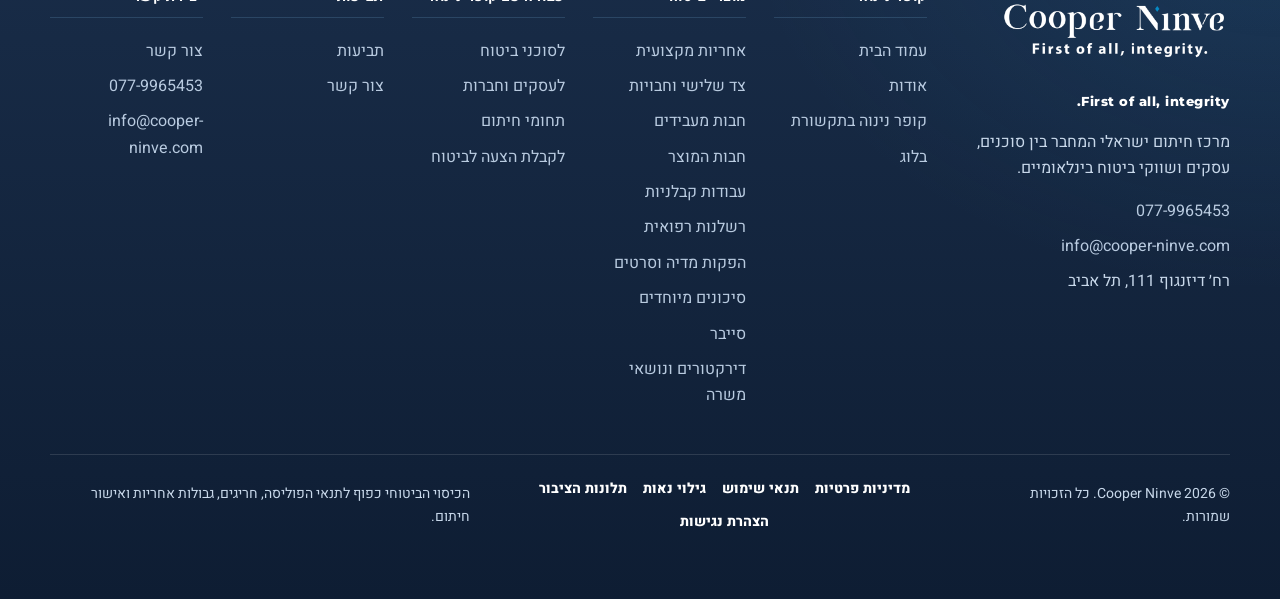
==== commit 2de23817: "Improve navigation accessibility and heading structure Co-authored-by: Cursor <cursoragent@cursor.co" ====
--- a/index.html
+++ b/index.html
@@ -19,12 +19,12 @@
         <a class="brand" href="/" aria-label="קופר נינוה - דף הבית">
           <img src="/assets/logo/cooper-ninve-logo-white.png" alt="Cooper Ninve" width="768" height="283" fetchpriority="high" decoding="sync" />
         </a>
-        <button class="menu-toggle" type="button" aria-expanded="false" aria-controls="main-nav" data-menu-toggle>☰</button>
+        <button class="menu-toggle" type="button" aria-expanded="false" aria-controls="main-nav" aria-label="פתיחת תפריט" data-menu-toggle><span aria-hidden="true">☰</span></button>
         <nav id="main-nav" class="main-nav" data-main-nav aria-label="ניווט ראשי">
           <a href="/insurance-agents">לסוכני ביטוח</a>
           <a href="/business-insurance">לעסקים</a>
           <div class="nav-product-menu" data-product-menu>
-            <a class="nav-product-trigger" href="/insurance-solutions" aria-controls="product-mega-menu">מוצרי ביטוח</a>
+            <button class="nav-product-trigger" type="button" aria-expanded="false" aria-haspopup="true" aria-controls="product-mega-menu">מוצרי ביטוח</button>
             <div class="product-mega-menu" id="product-mega-menu">
               <section class="product-menu-column">
                 <div class="product-menu-links">
@@ -45,7 +45,7 @@
           </div>
           <a href="/claims">תביעות</a>
           <div class="nav-product-menu" data-product-menu>
-            <a class="nav-product-trigger" href="/about-us" aria-controls="about-mega-menu">אודות</a>
+            <button class="nav-product-trigger" type="button" aria-expanded="false" aria-haspopup="true" aria-controls="about-mega-menu">אודות</button>
             <div class="product-mega-menu about-mega-menu" id="about-mega-menu">
               <section class="product-menu-column">
                 <div class="product-menu-links">
--- a/styles.css
+++ b/styles.css
@@ -212,6 +212,12 @@
 .nav-product-trigger {
   display: inline-flex;
   align-items: center;
+  margin: 0;
+  background: none;
+  border: 0;
+  color: inherit;
+  font: inherit;
+  cursor: pointer;
 }
 .main-nav a::after,
 .nav-product-trigger::after {
@@ -277,7 +283,6 @@
   height: 22px;
 }
 .nav-product-menu:hover .product-mega-menu,
-.nav-product-menu:focus-within .product-mega-menu,
 .nav-product-menu.is-open .product-mega-menu {
   opacity: 1;
   visibility: visible;
@@ -1127,7 +1132,7 @@
   gap: 12px;
   justify-content: flex-start;
 }
-.section-header h2, .center-title h2 { font-size: clamp(32px, 4.2vw, 50px); line-height: 1.08; letter-spacing: -.02em; }
+.section-header h2, .center-title h1, .center-title h2 { font-size: clamp(32px, 4.2vw, 50px); line-height: 1.08; letter-spacing: -.02em; }
 .section-header > div, .section-header > .section-header-copy { position: relative; }
 .section-header h2::after {
   content: "";
@@ -1976,12 +1981,14 @@
   direction: ltr;
   text-align: left;
 }
+.about-article h1,
 .about-article h2 {
   color: var(--navy);
   font-size: clamp(34px, 4vw, 52px);
   text-align: center;
   margin-bottom: 32px;
 }
+.about-article h1::after,
 .about-article h2::after {
   content: "";
   display: block;
@@ -2454,9 +2461,10 @@
 .partner-band p { max-width: 760px; margin: 0 auto 30px; color: var(--muted); }
 .partner-logos {
   display: grid;
-  grid-template-columns: repeat(6, minmax(0, 1fr));
+  grid-template-columns: repeat(4, minmax(0, 1fr));
   gap: 18px;
-  align-items: center;
+  align-items: stretch;
+  justify-content: center;
 }
 .partner-logo-card {
   min-height: 68px;
@@ -2881,8 +2889,7 @@
   .product-mega-menu::before {
     content: none;
   }
-  .nav-product-menu:hover .product-mega-menu,
-  .nav-product-menu:focus-within .product-mega-menu {
+  .nav-product-menu:hover .product-mega-menu {
     transform: none;
   }
   .product-menu-column {
@@ -3463,8 +3470,7 @@
   }
   .nav-product-trigger { justify-content: space-between; gap: 10px; cursor: pointer; }
   .main-nav a::after { display: none; }
-  /* Category expand chevron (replaces the desktop underline pseudo on mobile).
-     Higher specificity than `.main-nav a::after` since the trigger is an <a>. */
+  /* Category expand chevron (replaces the desktop underline pseudo on mobile). */
   .main-nav .nav-product-trigger::after {
     content: "";
     position: static;
@@ -3580,7 +3586,7 @@
   .hero p.lead, .hero-home p.lead,
   body.lang-he .hero-home p.lead { font-size: clamp(15px, 4.2vw, 17px); line-height: 1.66; }
   .hero-claims .hero-title { font-size: clamp(40px, 13vw, 62px); line-height: .98; }
-  .section-header h2, .center-title h2 { font-size: clamp(24px, 6.4vw, 30px); line-height: 1.14; }
+  .section-header h2, .center-title h1, .center-title h2 { font-size: clamp(24px, 6.4vw, 30px); line-height: 1.14; }
   .section-header h2::after { margin-top: 14px; }
   .card h3 { font-size: 20px; margin-bottom: 10px; }
   .card p { margin-bottom: 16px; }
@@ -3943,3 +3949,81 @@
   .footer-group-panel { transition: none; }
   .footer-chevron { transition: none; }
 }
+
+.blog-grid {
+  display: grid;
+  grid-template-columns: repeat(2, minmax(0, 1fr));
+  gap: 28px;
+}
+.blog-card {
+  display: block;
+  background: #fff;
+  border: 1px solid var(--line);
+  border-radius: 22px;
+  overflow: hidden;
+  box-shadow: var(--shadow-sm);
+  color: inherit;
+  text-decoration: none;
+  transition: transform var(--ease), box-shadow var(--ease), border-color var(--ease);
+}
+.blog-card article { padding: 0 0 22px; }
+.blog-card-image img {
+  display: block;
+  width: 100%;
+  height: 220px;
+  object-fit: cover;
+}
+.blog-card-category,
+.blog-article-category {
+  display: inline-flex;
+  margin: 18px 22px 0;
+  color: var(--blue-2);
+  font-size: 13px;
+  font-weight: 800;
+  letter-spacing: .02em;
+}
+.blog-card h3 {
+  margin: 10px 22px 12px;
+  font-size: 26px;
+  color: var(--navy);
+}
+.blog-card p {
+  margin: 0 22px 18px;
+  color: var(--muted);
+}
+.blog-card .card-cta { margin-inline: 22px; }
+.blog-card:hover {
+  transform: translateY(-6px);
+  border-color: rgba(47, 135, 193, .4);
+  box-shadow: var(--shadow-md);
+}
+.blog-empty { color: var(--muted); }
+.blog-article { max-width: 860px; }
+.blog-back { margin-bottom: 18px; }
+.blog-back a { font-weight: 800; color: var(--blue-2); }
+.blog-article h1 {
+  margin: 10px 0 12px;
+  color: var(--navy);
+  font-size: clamp(32px, 4vw, 48px);
+}
+.blog-article-date { color: var(--muted); margin-bottom: 24px; }
+.blog-article-image { margin: 0 0 32px; }
+.blog-article-image img {
+  display: block;
+  width: 100%;
+  height: auto;
+  border-radius: 18px;
+}
+.blog-article-body { font-size: 18px; line-height: 1.8; }
+.blog-article-body h2,
+.blog-article-body h3 { color: var(--navy); margin: 32px 0 12px; }
+.blog-article-body p { margin: 0 0 16px; }
+.blog-article-body ul {
+  margin: 0 0 18px;
+  padding-inline-start: 22px;
+}
+.blog-article-body a { color: var(--blue-2); font-weight: 700; }
+@media (max-width: 800px) {
+  .blog-grid { grid-template-columns: 1fr; }
+  .blog-card-image img { height: 200px; }
+}
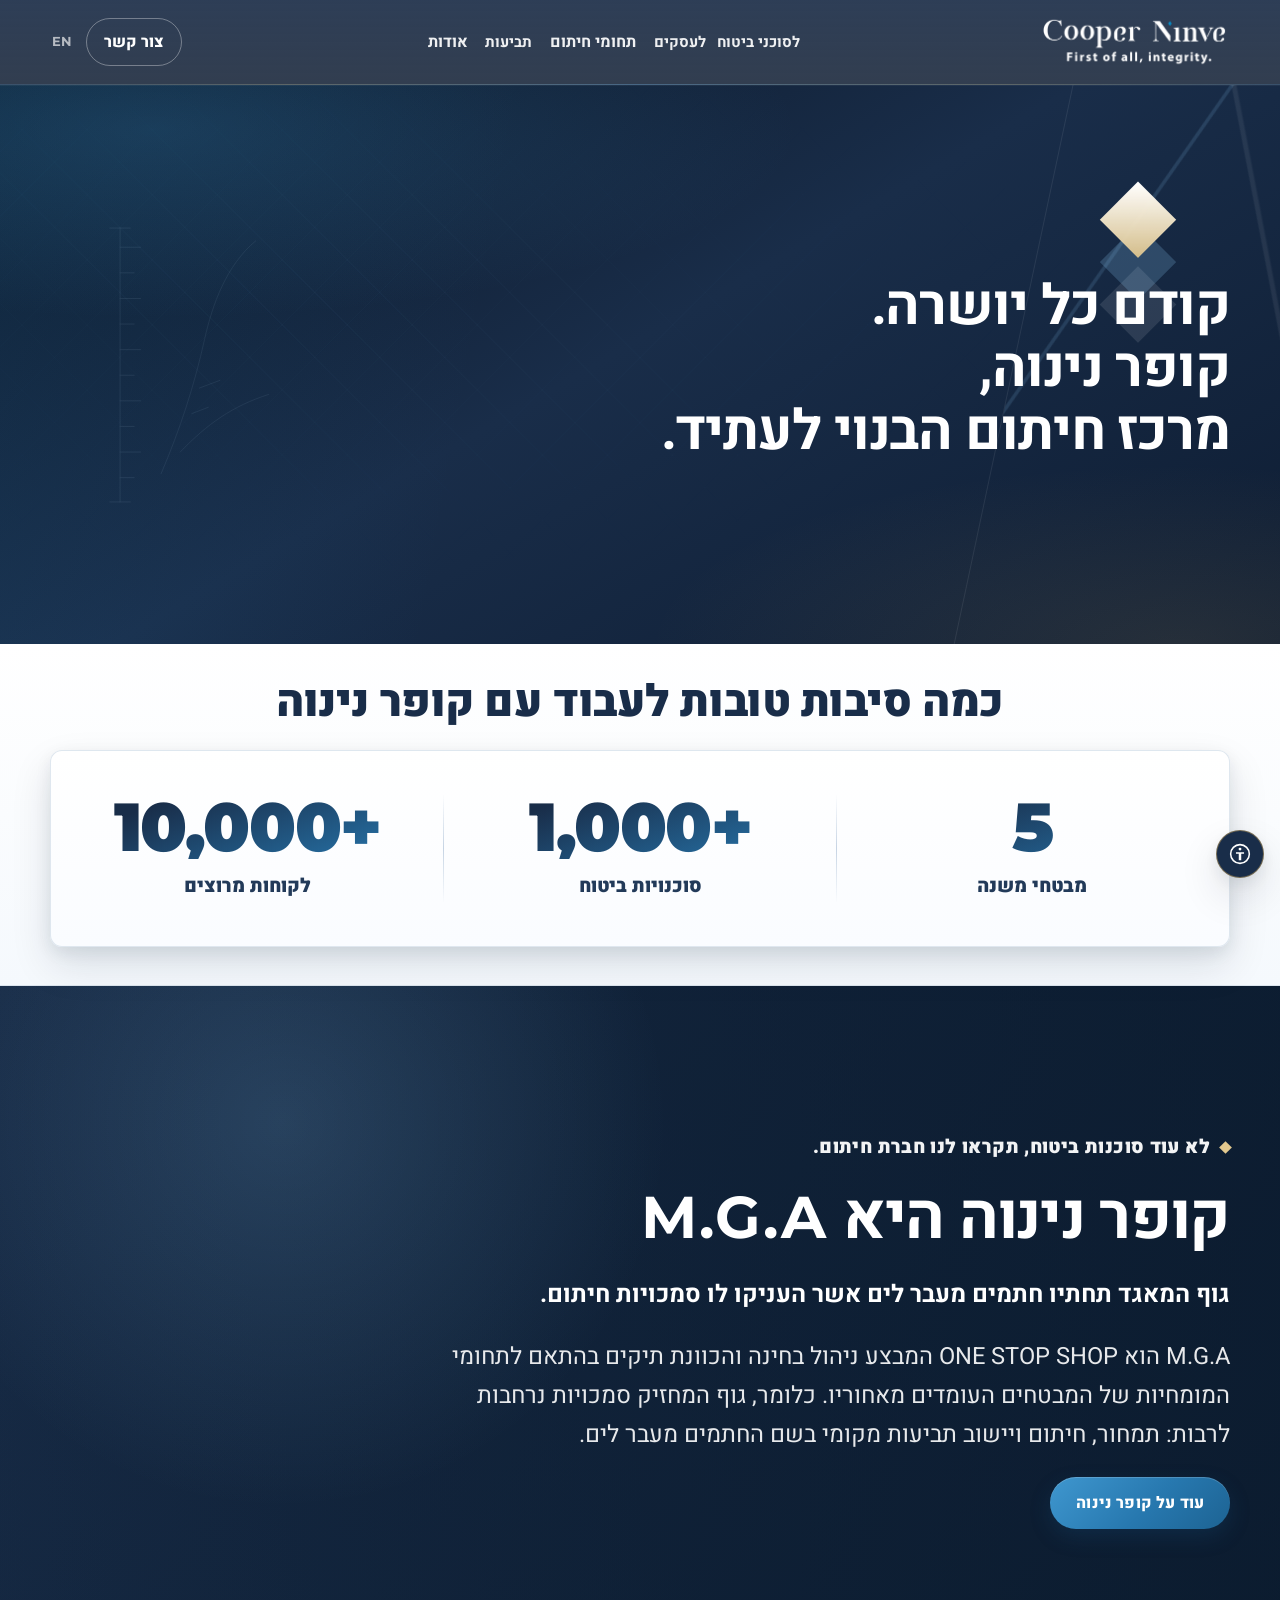
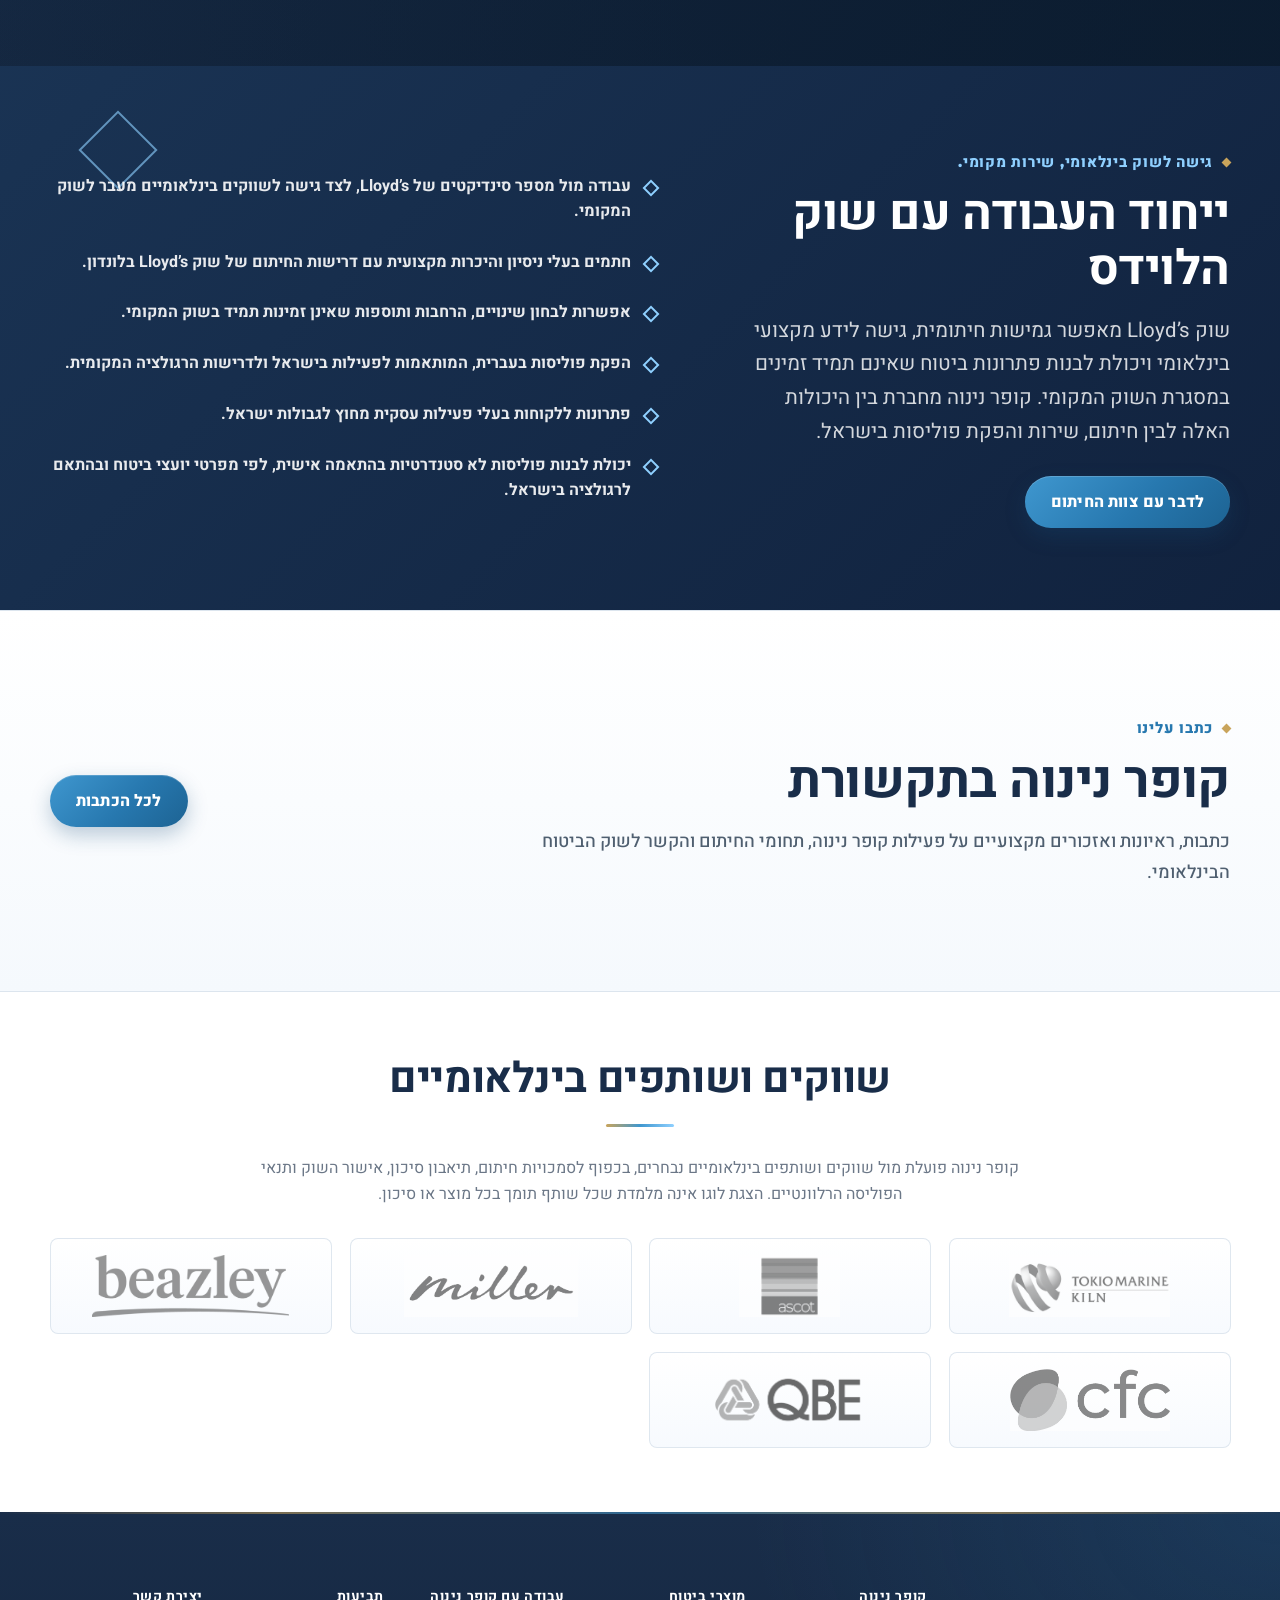
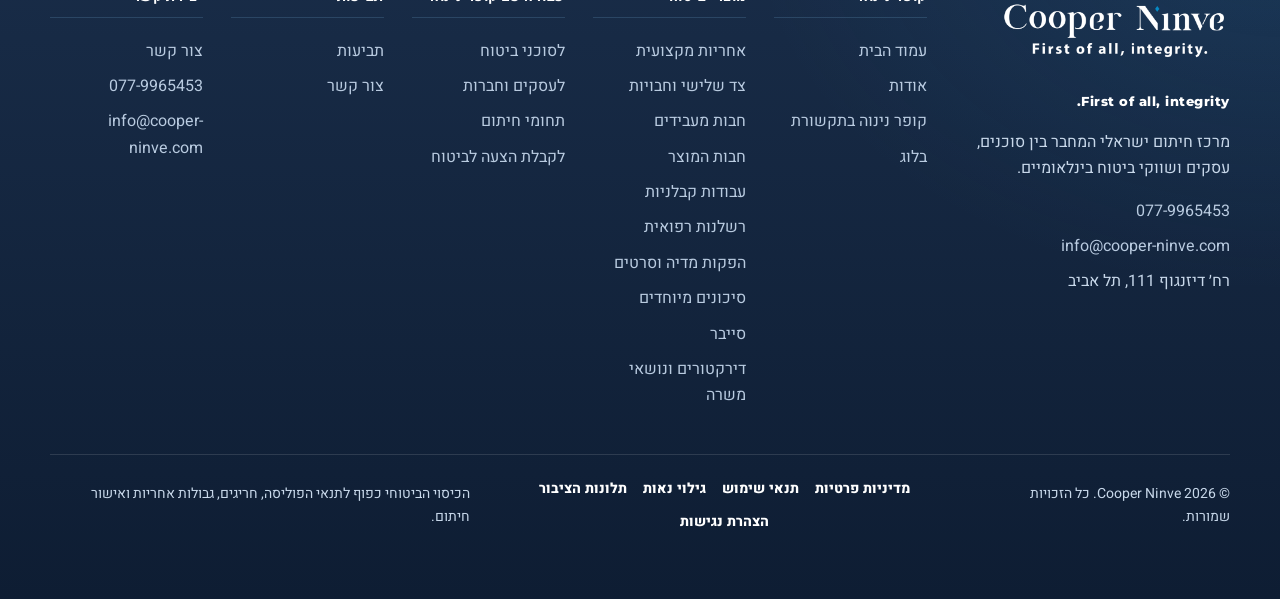
==== commit c92c1173: "Add accessibility preference toolbar Co-authored-by: Cursor <cursoragent@cursor.com>" ====
--- a/index.html
+++ b/index.html
@@ -11,6 +11,23 @@
     <link rel="preconnect" href="https://fonts.gstatic.com" crossorigin />
     <link href="https://fonts.googleapis.com/css2?family=Heebo:wght@400;500;700;800;900&family=Montserrat:wght@600;700;800;900&display=swap" rel="stylesheet" />
     <link rel="stylesheet" href="/styles.css" />
+    <script>
+      (function () {
+        try {
+          var raw = localStorage.getItem("cn-a11y-prefs");
+          if (!raw) return;
+          var prefs = JSON.parse(raw);
+          var root = document.documentElement;
+          var allowed = { 90: 1, 100: 1, 110: 1, 120: 1, 130: 1 };
+          var text = allowed[prefs.text] ? prefs.text : 100;
+          root.style.setProperty("--a11y-text-scale", String(text / 100));
+          root.setAttribute("data-a11y-text", String(text));
+          if (prefs.contrast) root.classList.add("a11y-contrast");
+          if (prefs.links) root.classList.add("a11y-links");
+          if (prefs.motion) root.classList.add("a11y-reduce-motion");
+        } catch (e) {}
+      })();
+    </script>
   </head>
   <body class="lang-he">
     <a class="skip-link" href="#main">דלג לתוכן</a>
@@ -138,6 +155,28 @@
       <a href="tel:0779965453" data-track="click_phone">שיחה</a>
     </div>
 
+    <div class="a11y-widget" data-a11y-widget>
+      <div class="a11y-panel" id="a11y-panel" hidden role="dialog" aria-modal="false" aria-labelledby="a11y-panel-title">
+        <p class="a11y-panel-title" id="a11y-panel-title">אפשרויות נגישות</p>
+        <p class="a11y-text-status" data-a11y-text-status aria-live="polite">גודל טקסט: 100%</p>
+        <div class="a11y-actions">
+          <button type="button" class="a11y-action" data-a11y-action="text-up">הגדלת טקסט</button>
+          <button type="button" class="a11y-action" data-a11y-action="text-down">הקטנת טקסט</button>
+          <button type="button" class="a11y-action" data-a11y-action="contrast" aria-pressed="false">ניגודיות גבוהה</button>
+          <button type="button" class="a11y-action" data-a11y-action="links" aria-pressed="false">הדגשת קישורים</button>
+          <button type="button" class="a11y-action" data-a11y-action="motion" aria-pressed="false">הפחתת אנימציות</button>
+          <button type="button" class="a11y-action a11y-action-reset" data-a11y-action="reset">איפוס הגדרות</button>
+        </div>
+      </div>
+      <button type="button" class="a11y-fab" data-a11y-open aria-expanded="false" aria-controls="a11y-panel" aria-label="פתיחת אפשרויות נגישות">
+        <svg viewBox="0 0 24 24" width="22" height="22" aria-hidden="true" focusable="false">
+          <circle cx="12" cy="12" r="10.2" fill="none" stroke="currentColor" stroke-width="1.7"></circle>
+          <circle cx="12" cy="6.6" r="1.55" fill="currentColor"></circle>
+          <path fill="currentColor" d="M7.6 10.05h8.8v1.7h-3.05V18.7h-2.7v-6.95H7.6z"></path>
+        </svg>
+      </button>
+    </div>
+
     <script src="/cms-client.js" defer></script>
     <script src="/cms-landing.js" defer></script>
     <script src="/app.js" defer></script>
--- a/styles.css
+++ b/styles.css
@@ -26,6 +26,8 @@
   --shadow-lg: 0 12px 28px rgba(16, 32, 55, .12), 0 34px 70px rgba(9, 22, 42, .20);
   --shadow-hover: 0 14px 32px rgba(16, 32, 55, .13), 0 30px 64px rgba(9, 22, 42, .20);
   --focus: #8fd0ff;
+  --focus-on-light: #2778AF;
+  --input-border: #7a91a8;
   --font-body: "Heebo", Arial, "Helvetica Neue", sans-serif;
   --font-display: "Montserrat", "Heebo", Arial, sans-serif;
   --ease: 220ms cubic-bezier(.22, 1, .36, 1);
@@ -36,19 +38,35 @@
 }
 
 * { box-sizing: border-box; }
-html { scroll-behavior: smooth; }
+html {
+  --a11y-text-scale: 1;
+  font-size: calc(100% * var(--a11y-text-scale, 1));
+  scroll-behavior: smooth;
+}
+html.a11y-reduce-motion { scroll-behavior: auto; }
 body {
   margin: 0;
   color: var(--ink);
   background: var(--white);
   font-family: var(--font-body);
   line-height: 1.65;
-  overflow-x: hidden;
+  overflow-wrap: break-word;
   -webkit-font-smoothing: antialiased;
   -moz-osx-font-smoothing: grayscale;
   text-rendering: optimizeLegibility;
 }
-main, .site-header, .site-footer, .hero, .section { max-width: 100%; overflow-x: hidden; }
+main, .site-header, .site-footer, .hero, .section { max-width: 100%; }
+.sr-only {
+  position: absolute;
+  width: 1px;
+  height: 1px;
+  padding: 0;
+  margin: -1px;
+  overflow: hidden;
+  clip: rect(0, 0, 0, 0);
+  white-space: nowrap;
+  border: 0;
+}
 a { color: inherit; text-decoration: none; }
 a, button, summary, .card-link, .mobile-sticky a { cursor: pointer; }
 img { max-width: 100%; display: block; }
@@ -62,9 +80,20 @@
 input:focus-visible,
 select:focus-visible,
 textarea:focus-visible {
-  outline: 3px solid var(--focus);
+  outline: 3px solid var(--focus-on-light);
   outline-offset: 3px;
-  box-shadow: 0 0 0 5px rgba(47, 135, 193, .22);
+  box-shadow: 0 0 0 5px rgba(39, 120, 175, .22);
+}
+.site-header :is(a, button):focus-visible,
+.menu-toggle:focus-visible,
+.hero :is(a, button):focus-visible,
+.section-navy :is(a, button):focus-visible,
+.team-section :is(a, button):focus-visible,
+.mga-block :is(a, button):focus-visible,
+.site-footer :is(a, button):focus-visible,
+.mobile-sticky a:focus-visible {
+  outline-color: var(--focus);
+  box-shadow: 0 0 0 5px rgba(143, 208, 255, .28);
 }
 button:disabled {
   cursor: not-allowed;
@@ -131,6 +160,37 @@
     stroke-dashoffset: 0;
     transition: none;
   }
+}
+html.a11y-reduce-motion {
+  scroll-behavior: auto;
+}
+html.a11y-reduce-motion *,
+html.a11y-reduce-motion *::before,
+html.a11y-reduce-motion *::after {
+  animation-duration: .01ms !important;
+  animation-iteration-count: 1 !important;
+  transition-duration: .01ms !important;
+  transition-delay: 0ms !important;
+}
+html.a11y-reduce-motion .reveal-item,
+html.a11y-reduce-motion .reveal-item.is-visible {
+  opacity: 1;
+  transform: none;
+}
+html.a11y-reduce-motion .mga-sketch,
+html.a11y-reduce-motion .mga-block.is-sketch-visible .mga-sketch {
+  opacity: .72;
+  transform: none;
+}
+html.a11y-reduce-motion .mga-sketch.is-sketch-enhanced,
+html.a11y-reduce-motion .mga-sketch.is-sketch-reveal,
+html.a11y-reduce-motion .mga-block.is-sketch-visible .mga-sketch.is-sketch-reveal {
+  clip-path: none;
+  filter: none;
+}
+html.a11y-reduce-motion .mga-sketch-line {
+  stroke-dashoffset: 0;
+  transition: none;
 }
 .container { width: min(1180px, calc(100% - 40px)); margin-inline: auto; }
 .skip-link {
@@ -356,6 +416,8 @@
   border: 0;
   border-radius: 999px;
   padding: 13px 26px;
+  max-width: 100%;
+  white-space: normal;
   min-height: 48px;
   display: inline-flex;
   align-items: center;
@@ -1976,6 +2038,7 @@
   max-width: 880px;
   margin-inline: auto;
   text-align: right;
+  overflow-wrap: break-word;
 }
 body.lang-en .about-article {
   direction: ltr;
@@ -2382,7 +2445,7 @@
 .form-grid .full { grid-column: 1 / -1; }
 input, select, textarea {
   width: 100%;
-  border: 1px solid var(--line-strong);
+  border: 1px solid var(--input-border);
   border-radius: var(--radius-sm);
   padding: 14px 15px;
   background: #fdfefe;
@@ -2391,7 +2454,6 @@
   caret-color: var(--blue-2);
   transition: border-color var(--ease), box-shadow var(--ease), background-color var(--ease);
 }
-input:hover, select:hover, textarea:hover { border-color: var(--blue-2); }
 input:focus, select:focus, textarea:focus {
   border-color: var(--blue);
   background: #fff;
@@ -2405,13 +2467,32 @@
   font-size: 14px;
   font-weight: 800;
 }
-input:hover, select:hover, textarea:hover { border-color: #9fb5cb; background: #fbfdff; }
+input:hover, select:hover, textarea:hover { border-color: #6e8499; background: #fbfdff; }
 input:focus-visible, select:focus-visible, textarea:focus-visible {
   border-color: var(--blue);
   background: white;
 }
+input[aria-invalid="true"],
+select[aria-invalid="true"],
+textarea[aria-invalid="true"] {
+  border-color: #9b1c1c;
+  background: #fff8f8;
+}
+.field-error {
+  display: block;
+  margin-top: 6px;
+  color: #9b1c1c;
+  font-size: 13px;
+  font-weight: 700;
+  line-height: 1.4;
+}
+.field-error[hidden] { display: none; }
 textarea { min-height: 116px; resize: vertical; }
 .form-note { color: var(--muted); font-size: 14px; margin: 10px 0 0; }
+.form-status[role="status"],
+.form-status[role="alert"] { font-weight: 700; }
+.form-status:not([hidden]) { color: var(--navy); }
+.form-status[role="alert"] { color: #9b1c1c; }
 
 .faq { display: grid; gap: 12px; }
 details {
@@ -2578,6 +2659,27 @@
     transform: none;
   }
 }
+html.a11y-reduce-motion .card.reveal-item,
+html.a11y-reduce-motion .workflow-card.reveal-item,
+html.a11y-reduce-motion .feature-list li.reveal-item,
+html.a11y-reduce-motion .step.reveal-item,
+html.a11y-reduce-motion .partner-logo-card.reveal-item,
+html.a11y-reduce-motion .home-counter-card.reveal-item,
+html.a11y-reduce-motion .team-card.reveal-item,
+html.a11y-reduce-motion .press-card.reveal-item,
+html.a11y-reduce-motion .underwriting-process-step.reveal-item,
+html.a11y-reduce-motion .card.reveal-item.is-visible,
+html.a11y-reduce-motion .workflow-card.reveal-item.is-visible,
+html.a11y-reduce-motion .feature-list li.reveal-item.is-visible,
+html.a11y-reduce-motion .step.reveal-item.is-visible,
+html.a11y-reduce-motion .partner-logo-card.reveal-item.is-visible,
+html.a11y-reduce-motion .home-counter-card.reveal-item.is-visible,
+html.a11y-reduce-motion .team-card.reveal-item.is-visible,
+html.a11y-reduce-motion .press-card.reveal-item.is-visible,
+html.a11y-reduce-motion .underwriting-process-step.reveal-item.is-visible {
+  opacity: 1;
+  transform: none;
+}
 
 .site-footer {
   position: relative;
@@ -3028,7 +3130,7 @@
 }
 
 @media (max-width: 640px) {
-  .container { width: calc(100vw - 28px); max-width: calc(100vw - 28px); }
+  .container { width: calc(100% - 28px); max-width: calc(100% - 28px); }
   .header-inner { grid-template-columns: 1fr auto; gap: 12px; min-height: 76px; }
   .brand { justify-self: end; }
   .brand img { width: 136px; }
@@ -3037,7 +3139,7 @@
   h1 {
     font-size: 30px;
     line-height: 1.16;
-    max-width: 360px;
+    max-width: min(360px, 100%);
     margin-inline: auto;
     white-space: normal;
     overflow-wrap: anywhere;
@@ -3063,7 +3165,7 @@
   .hero-actions { justify-content: center; }
   .hero-home .hero-actions { justify-content: flex-end; max-width: 330px; margin-inline: auto; }
   body.lang-he .hero-home .hero-inner {
-    width: calc(100vw - 28px);
+    width: calc(100% - 28px);
     padding: 46px 0 40px;
   }
   body.lang-he .hero-home .hero-precision-visual {
@@ -3076,7 +3178,7 @@
   body.lang-he .hero-home h1,
   body.lang-he .hero-home .hero-positioning,
   body.lang-he .hero-home p.lead {
-    max-width: calc(100vw - 42px);
+    max-width: 100%;
     margin-inline: auto;
   }
   body.lang-he .hero-home h1 {
@@ -3090,7 +3192,7 @@
   body.lang-he .hero-home .hero-actions {
     display: grid;
     grid-template-columns: minmax(0, 1fr);
-    max-width: calc(100vw - 42px);
+    max-width: 100%;
     justify-content: center;
     margin-inline: auto;
     margin-top: 24px;
@@ -3107,7 +3209,7 @@
   }
   .hero-claims .hero-title {
     font-size: clamp(46px, 16vw, 68px);
-    max-width: calc(100vw - 42px);
+    max-width: 100%;
   }
   .hero-claims .lead {
     font-size: 16px;
@@ -3191,7 +3293,7 @@
   .mga-kicker { max-width: 320px; font-size: 16px; }
   .mga-block h2 { font-size: 34px; max-width: 330px; }
   .mga-block p:not(.mga-kicker), .mga-block strong { font-size: 17px; }
-  .lloyds-inner { width: min(100%, calc(100vw - 28px)); padding: 54px 0; }
+  .lloyds-inner { width: min(100%, calc(100% - 28px)); padding: 54px 0; }
   .lloyds-copy h2 { font-size: 30px; }
   .lloyds-copy p:not(.section-slogan) { font-size: 17px; }
   .lloyds-copy .btn { max-width: 100%; white-space: normal; text-align: center; }
@@ -3306,7 +3408,7 @@
   body.lang-he .hero-claims:not(.hero-home) .hero-title,
   body.lang-he .hero-claims:not(.hero-home) .lead,
   body.lang-he .hero-claims:not(.hero-home) .hero-support-line {
-    max-width: calc(100vw - 42px);
+    max-width: 100%;
   }
   body.lang-he .hero-claims:not(.hero-home) .hero-support-line {
     max-width: 320px;
@@ -3705,6 +3807,15 @@
   .main-nav .product-mega-menu { transition: none; }
   .nav-product-trigger::after { transition: none; }
 }
+html.a11y-reduce-motion .main-nav.open,
+html.a11y-reduce-motion body.nav-open .main-nav > a,
+html.a11y-reduce-motion body.nav-open .main-nav > .nav-product-menu,
+html.a11y-reduce-motion body.nav-open .main-nav > .language-switcher {
+  animation: none;
+}
+html.a11y-reduce-motion body.nav-open .menu-toggle { transform: none; }
+html.a11y-reduce-motion .main-nav .product-mega-menu { transition: none; }
+html.a11y-reduce-motion .nav-product-trigger::after { transition: none; }
 
 /* =========================================================================
    MOBILE CARD CAROUSEL — tall repeated card grids become horizontal,
@@ -3827,6 +3938,7 @@
 @media (prefers-reduced-motion: reduce) {
   .is-carousel { scroll-behavior: auto; }
 }
+html.a11y-reduce-motion .is-carousel { scroll-behavior: auto; }
 
 /* =========================================================================
    MOBILE FOOTER — brand/contact + branded single-open accordions + compact
@@ -3949,6 +4061,8 @@
   .footer-group-panel { transition: none; }
   .footer-chevron { transition: none; }
 }
+html.a11y-reduce-motion .footer-group-panel { transition: none; }
+html.a11y-reduce-motion .footer-chevron { transition: none; }
 
 .blog-grid {
   display: grid;
@@ -4014,7 +4128,7 @@
   height: auto;
   border-radius: 18px;
 }
-.blog-article-body { font-size: 18px; line-height: 1.8; }
+.blog-article-body { font-size: 18px; line-height: 1.8; overflow-wrap: break-word; }
 .blog-article-body h2,
 .blog-article-body h3 { color: var(--navy); margin: 32px 0 12px; }
 .blog-article-body p { margin: 0 0 16px; }
@@ -4027,3 +4141,170 @@
   .blog-grid { grid-template-columns: 1fr; }
   .blog-card-image img { height: 200px; }
 }
+
+.a11y-widget {
+  position: fixed;
+  z-index: 40;
+  inset-inline-start: 16px;
+  inset-block-end: 22px;
+  display: flex;
+  flex-direction: column;
+  align-items: flex-start;
+  gap: 10px;
+  max-width: min(22rem, calc(100vw - 24px));
+  pointer-events: none;
+}
+.a11y-widget > * { pointer-events: auto; }
+.a11y-fab {
+  width: 48px;
+  height: 48px;
+  padding: 0;
+  border-radius: 50%;
+  border: 1px solid rgba(201, 164, 91, .5);
+  background: var(--navy);
+  color: #fff;
+  box-shadow: var(--shadow-md);
+  display: grid;
+  place-items: center;
+}
+.a11y-fab:focus-visible {
+  outline: 3px solid var(--focus);
+  outline-offset: 3px;
+  box-shadow: 0 0 0 5px rgba(143, 208, 255, .28);
+}
+.a11y-panel {
+  width: min(20.5rem, calc(100vw - 24px));
+  max-height: min(70vh, 28rem);
+  overflow: auto;
+  background: var(--white);
+  color: var(--ink);
+  border: 1px solid var(--line-strong);
+  border-radius: 14px;
+  box-shadow: var(--shadow-lg);
+  padding: 14px;
+}
+.a11y-panel-title {
+  margin: 0 0 8px;
+  color: var(--navy);
+  font-size: 1.05rem;
+  font-weight: 800;
+}
+.a11y-text-status {
+  margin: 0 0 12px;
+  color: var(--muted);
+  font-size: .92rem;
+  font-weight: 600;
+}
+.a11y-actions {
+  display: grid;
+  gap: 8px;
+}
+.a11y-action {
+  width: 100%;
+  margin: 0;
+  padding: 10px 12px;
+  border-radius: 10px;
+  border: 1px solid var(--line-strong);
+  background: var(--soft);
+  color: var(--navy);
+  font-weight: 700;
+  text-align: start;
+}
+.a11y-action[aria-pressed="true"] {
+  background: var(--navy);
+  color: #fff;
+  border-color: var(--navy);
+}
+.a11y-action-reset {
+  margin-top: 4px;
+  background: #fff;
+}
+@media (max-width: 640px) {
+  .a11y-widget {
+    inset-inline-start: 12px;
+    inset-block-end: calc(70px + env(safe-area-inset-bottom));
+  }
+  .a11y-panel { max-height: min(58vh, 24rem); }
+}
+
+html.a11y-contrast {
+  --ink: #0a0a0a;
+  --muted: #1f1f1f;
+  --white: #fff;
+  --paper: #fff;
+  --soft: #fff;
+  --mist: #fff;
+  --line: #111;
+  --line-strong: #000;
+  --input-border: #000;
+  --focus-on-light: #000;
+  --focus: #ffe600;
+}
+html.a11y-contrast body {
+  background: #fff;
+  color: #000;
+}
+html.a11y-contrast .site-header,
+html.a11y-contrast .site-footer,
+html.a11y-contrast .section-navy,
+html.a11y-contrast .team-section,
+html.a11y-contrast .mga-block,
+html.a11y-contrast .mobile-sticky a,
+html.a11y-contrast .a11y-fab {
+  background: #000;
+  color: #fff;
+  border-color: #fff;
+}
+html.a11y-contrast .btn-primary,
+html.a11y-contrast .header-cta {
+  background: #000;
+  color: #fff;
+  border: 2px solid #000;
+}
+html.a11y-contrast .btn-secondary,
+html.a11y-contrast .btn-outline,
+html.a11y-contrast .a11y-action {
+  background: #fff;
+  color: #000;
+  border: 2px solid #000;
+}
+html.a11y-contrast .a11y-action[aria-pressed="true"] {
+  background: #000;
+  color: #fff;
+}
+html.a11y-contrast input,
+html.a11y-contrast select,
+html.a11y-contrast textarea {
+  border: 2px solid #000;
+  background: #fff;
+  color: #000;
+}
+html.a11y-contrast a:focus-visible,
+html.a11y-contrast button:focus-visible,
+html.a11y-contrast input:focus-visible,
+html.a11y-contrast select:focus-visible,
+html.a11y-contrast textarea:focus-visible {
+  outline: 3px solid #000;
+  outline-offset: 3px;
+}
+html.a11y-contrast .site-header :is(a, button):focus-visible,
+html.a11y-contrast .a11y-fab:focus-visible,
+html.a11y-contrast .site-footer :is(a, button):focus-visible {
+  outline-color: #ffe600;
+}
+
+html.a11y-links a {
+  text-decoration: underline;
+  text-underline-offset: .18em;
+  text-decoration-thickness: 1.5px;
+}
+html.a11y-links :is(.btn, .header-cta, .brand, .card-link, .blog-card, .menu-toggle, .nav-product-trigger, .carousel-arrow, .carousel-dot, .a11y-fab, .a11y-action, .footer-group-toggle) {
+  text-decoration: none;
+}
+html.a11y-links .mobile-sticky a { text-decoration: none; }
+html.a11y-links .card-link .card-cta,
+html.a11y-links .blog-card h2,
+html.a11y-links .blog-card h3 {
+  text-decoration: underline;
+  text-underline-offset: .16em;
+}
